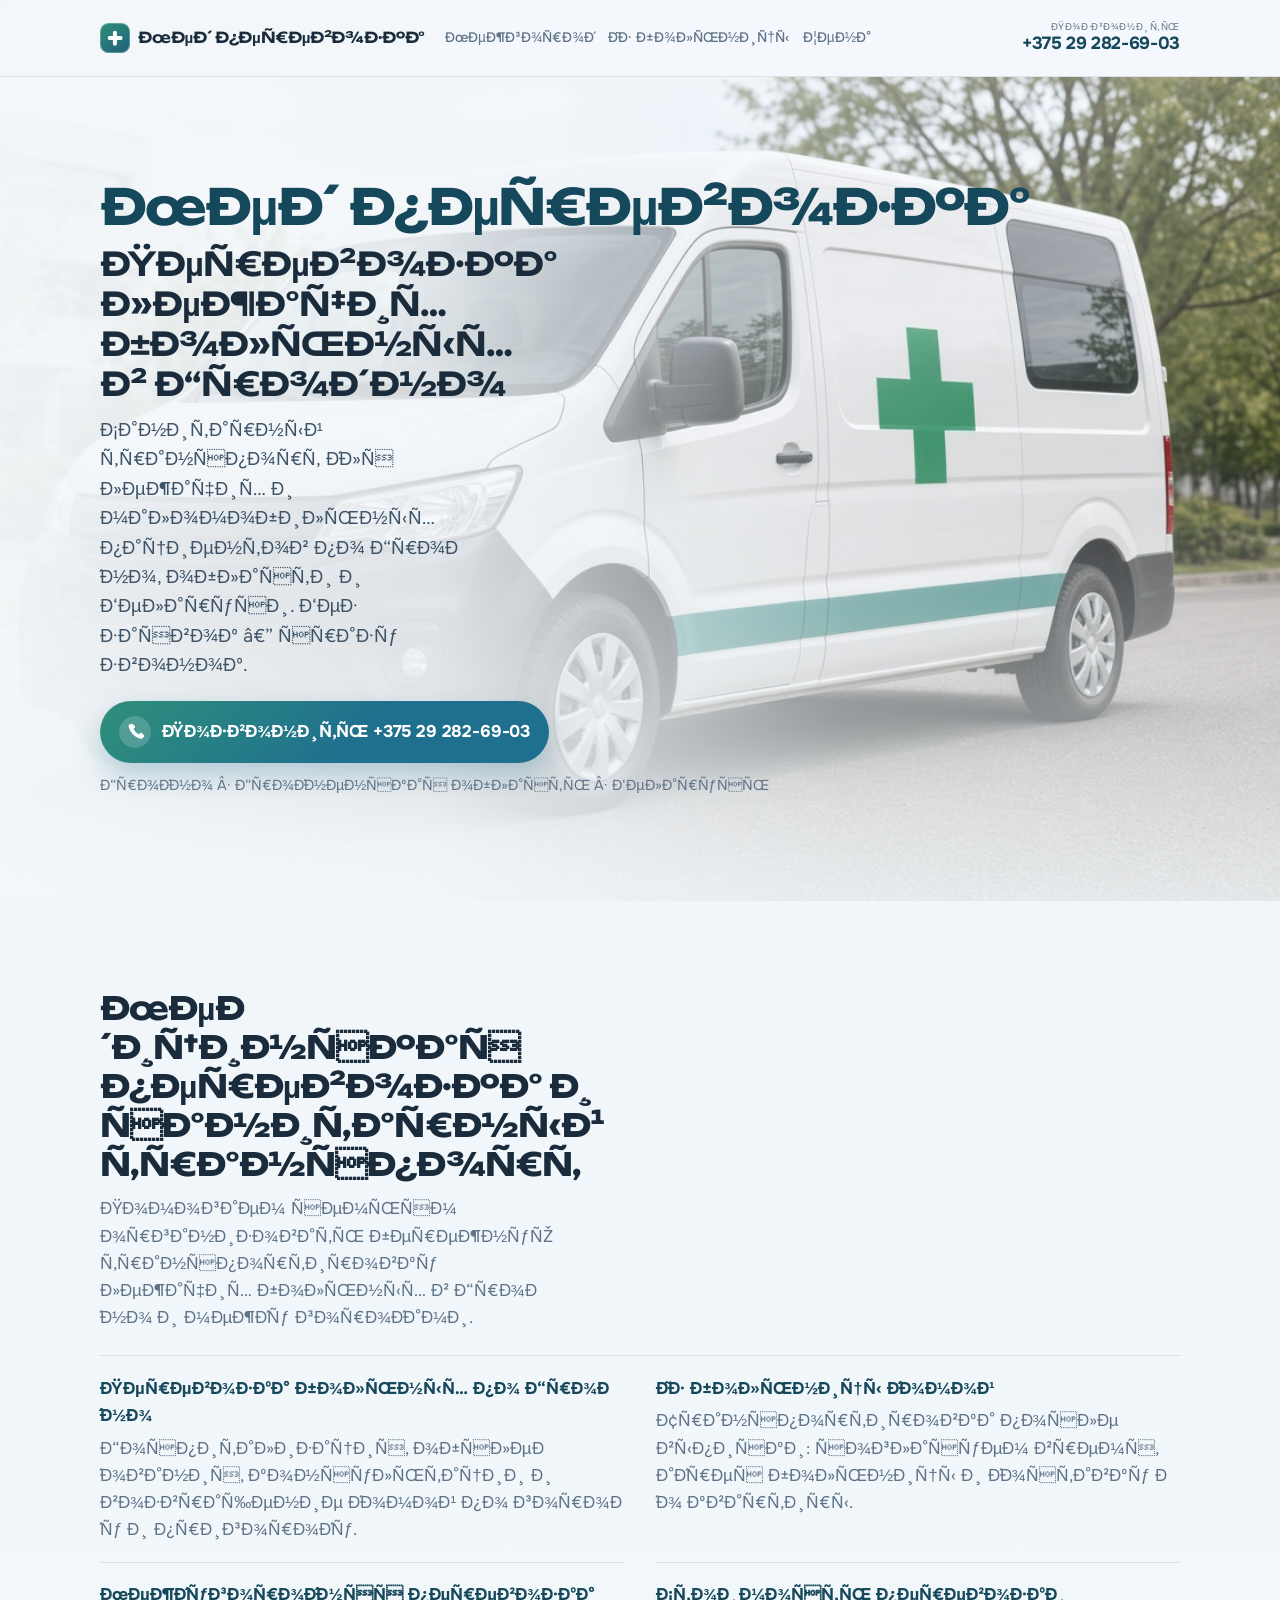
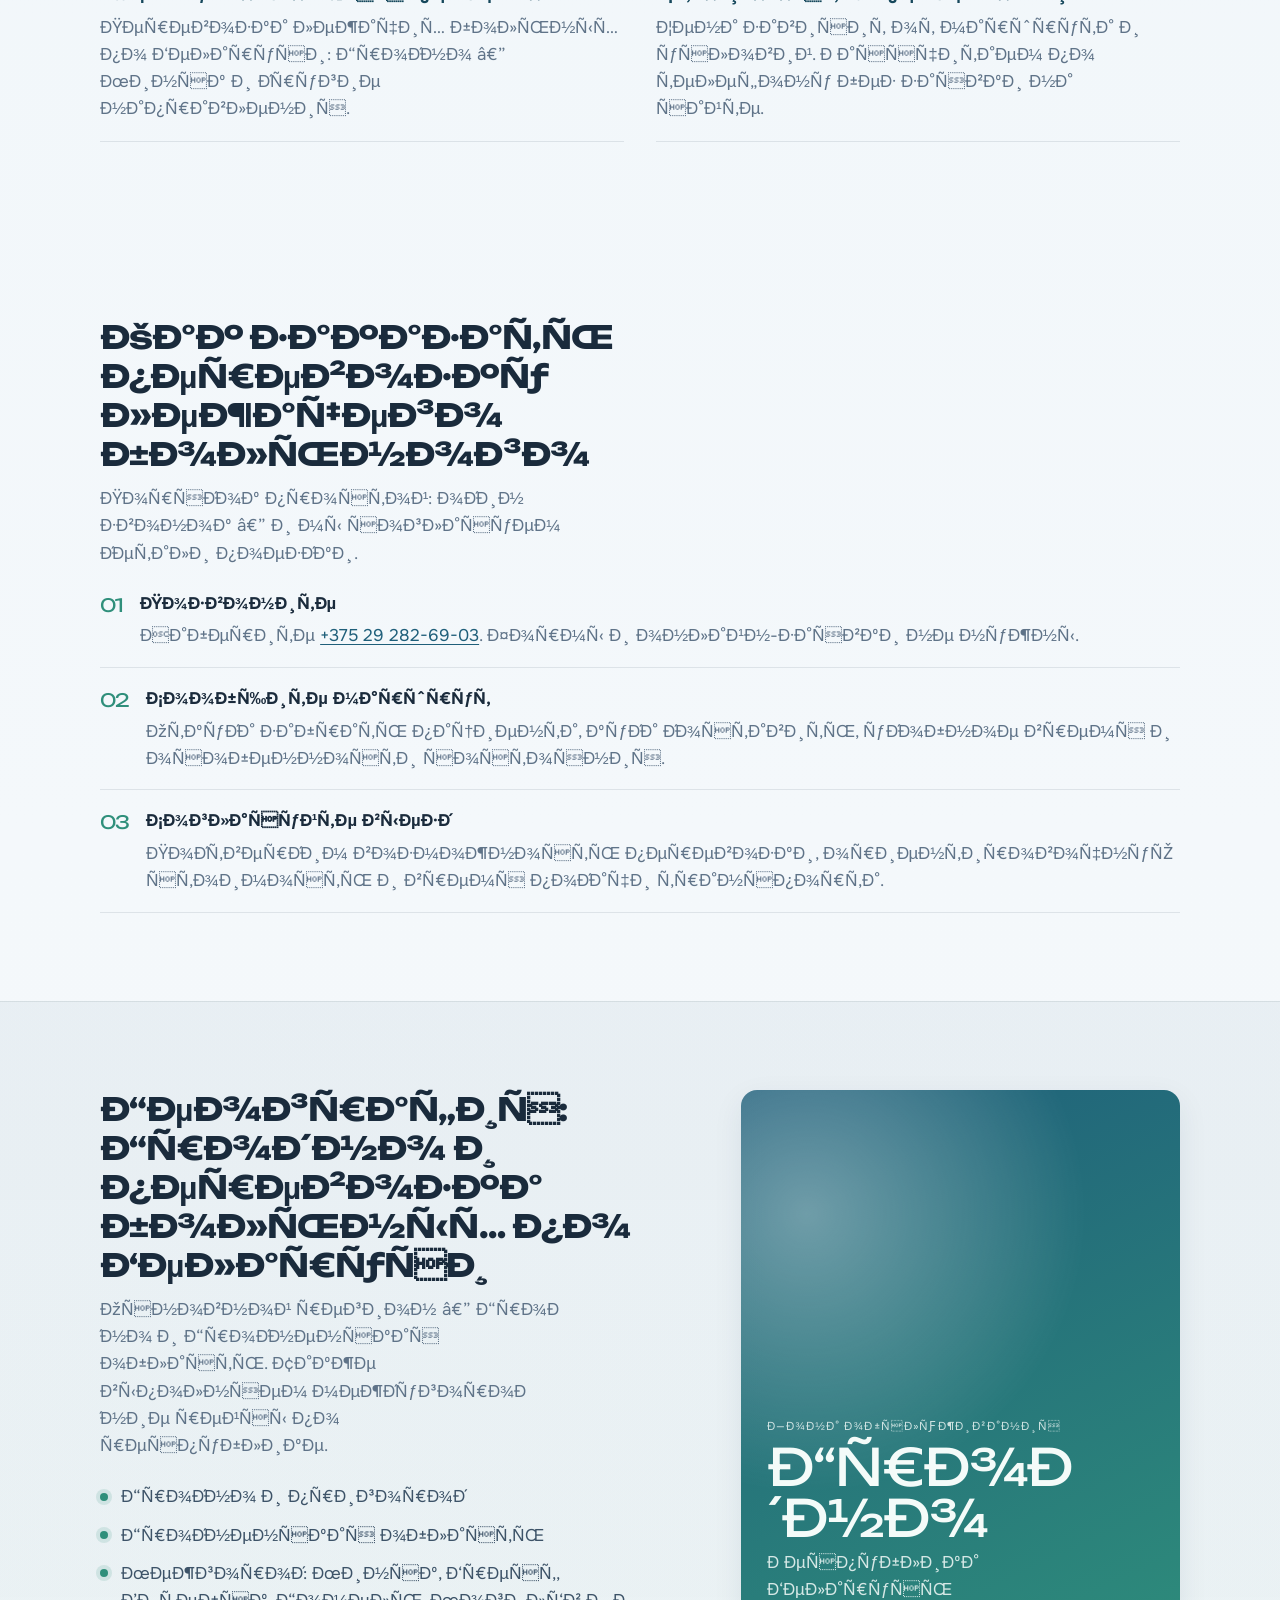
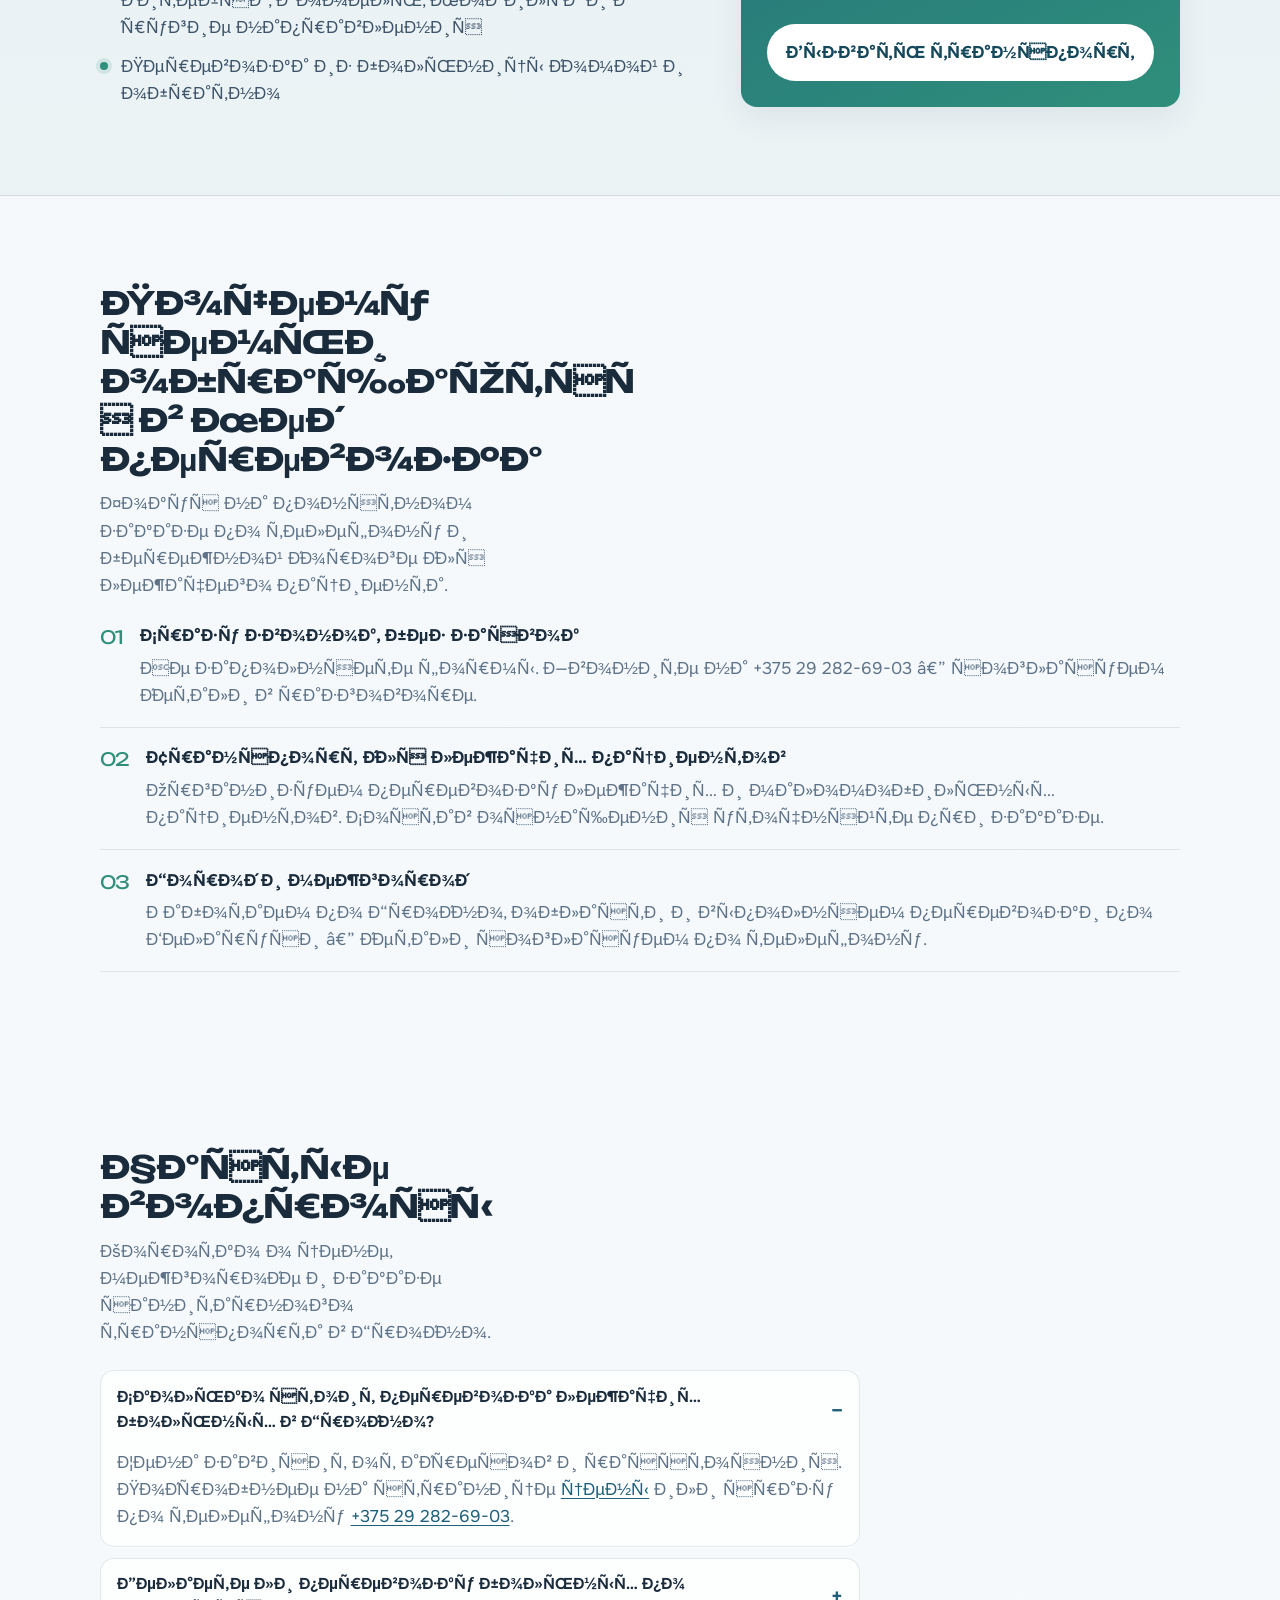
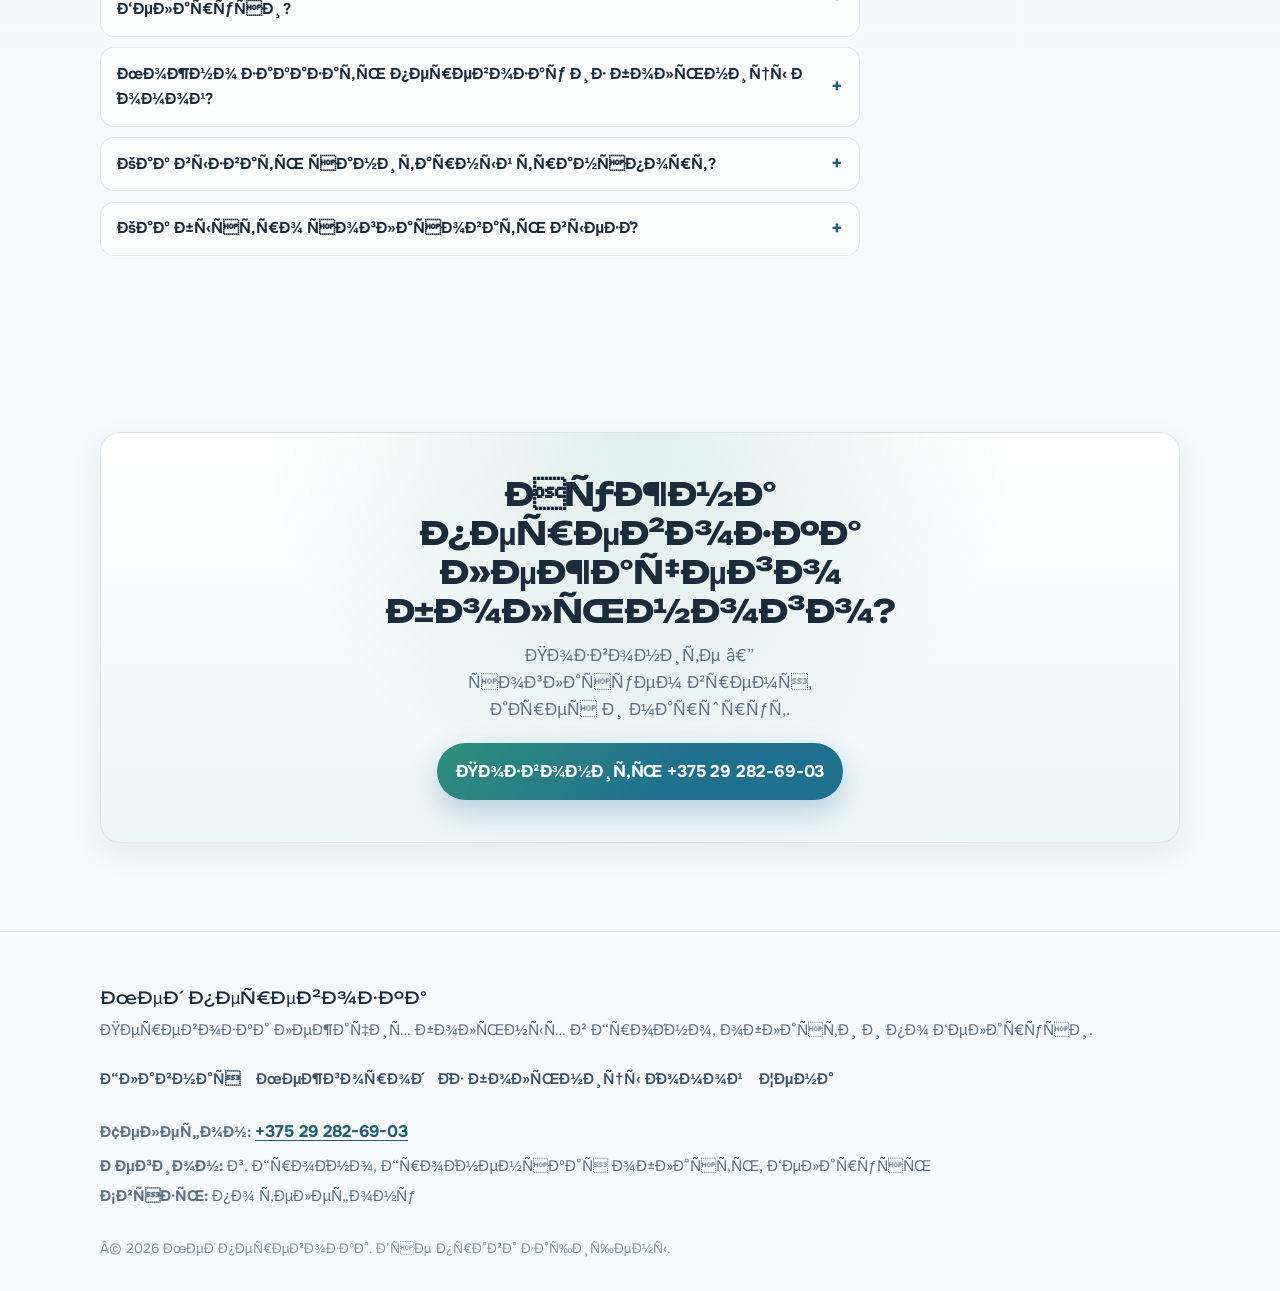
==== index.html @ 2ed449e1 "Remove all 24/7 and round-the-clock claims from the site. Co-authored-by: Cursor <cursoragent@cursor" ====
<!DOCTYPE html>
<html lang="ru">
<head>
  <!-- Google tag (Analytics G-Q1MEY4XK43 + GTM-NPW7PMXN) -->
  <script async src="https://www.googletagmanager.com/gtag/js?id=G-Q1MEY4XK43"></script>
  <script>
    window.dataLayer = window.dataLayer || [];
    function gtag(){dataLayer.push(arguments);}
    gtag('js', new Date());
    gtag('config', 'G-Q1MEY4XK43');
    gtag('config', 'GTM-NPW7PMXN');
  </script>

  <!-- Yandex.Metrika counter -->
  <script type="text/javascript">
    (function(m,e,t,r,i,k,a){
        m[i]=m[i]||function(){(m[i].a=m[i].a||[]).push(arguments)};
        m[i].l=1*new Date();
        for (var j = 0; j < document.scripts.length; j++) {if (document.scripts[j].src === r) { return; }}
        k=e.createElement(t),a=e.getElementsByTagName(t)[0],k.async=1,k.src=r,a.parentNode.insertBefore(k,a)
    })(window, document,'script','https://mc.yandex.ru/metrika/tag.js?id=114149407', 'ym');

    ym(114149407, 'init', {ssr:true, webvisor:true, clickmap:true, ecommerce:"dataLayer", referrer: document.referrer, url: location.href, accurateTrackBounce:true, trackLinks:true});
  </script>
  <noscript><div><img src="https://mc.yandex.ru/watch/114149407" style="position:absolute; left:-9999px;" alt="" /></div></noscript>
  <!-- /Yandex.Metrika counter -->

  <meta charset="UTF-8">
  <meta name="viewport" content="width=device-width, initial-scale=1, maximum-scale=5, viewport-fit=cover">
  <meta http-equiv="X-UA-Compatible" content="IE=edge">
  <meta name="apple-mobile-web-app-capable" content="yes">
  <meta name="apple-mobile-web-app-status-bar-style" content="black-translucent">
  <meta name="mobile-web-app-capable" content="yes">

  <title>Перевозка лежачих больных Гродно — Мед перевозка</title>
  <meta name="description" content="Перевозка лежачих больных и маломобильных пациентов в Гродно, области и по Беларуси. Санитарный транспорт без заявок — сразу звонок: +375 29 282-69-03.">
  <meta name="robots" content="index, follow, max-image-preview:large, max-snippet:-1, max-video-preview:-1">
  <meta name="author" content="Мед перевозка">
  <meta name="geo.region" content="BY-HR">
  <meta name="geo.placename" content="Гродно">
  <link rel="canonical" href="https://www.medtransfer.by/">
  <link rel="alternate" hreflang="ru" href="https://www.medtransfer.by/">
  <link rel="alternate" hreflang="ru-BY" href="https://www.medtransfer.by/">
  <link rel="alternate" hreflang="x-default" href="https://www.medtransfer.by/">

  <meta property="og:locale" content="ru_BY">
  <meta property="og:type" content="website">
  <meta property="og:site_name" content="Мед перевозка">
  <meta property="og:title" content="Перевозка лежачих больных Гродно — Мед перевозка">
  <meta property="og:description" content="Санитарный транспорт для лежачих больных в Гродно и по Беларуси. Телефон: +375 29 282-69-03.">
  <meta property="og:url" content="https://www.medtransfer.by/">
  <meta property="og:image" content="https://www.medtransfer.by/og-cover.svg">
  <meta property="og:image:width" content="1200">
  <meta property="og:image:height" content="630">
  <meta property="og:image:alt" content="Мед перевозка — перевозка лежачих больных в Гродно">

  <meta name="twitter:card" content="summary_large_image">
  <meta name="twitter:title" content="Перевозка лежачих больных Гродно — Мед перевозка">
  <meta name="twitter:description" content="Перевозка лежачих больных в Гродно и по Беларуси. Звоните +375 29 282-69-03.">
  <meta name="twitter:image" content="https://www.medtransfer.by/og-cover.svg">

  <meta name="theme-color" content="#EAF2F6">
  <meta name="format-detection" content="telephone=yes">
  <link rel="icon" href="/favicon.ico" sizes="any">
  <link rel="icon" type="image/png" sizes="32x32" href="/favicon-32x32.png">
  <link rel="icon" type="image/png" sizes="16x16" href="/favicon-16x16.png">
  <link rel="icon" href="/favicon.svg" type="image/svg+xml">
  <link rel="apple-touch-icon" href="/apple-touch-icon.png">
  <link rel="manifest" href="/site.webmanifest">

  <link rel="preconnect" href="https://fonts.googleapis.com">
  <link rel="preconnect" href="https://fonts.gstatic.com" crossorigin>
  <link rel="stylesheet" href="https://fonts.googleapis.com/css2?family=Onest:wght@400;500;600;700&family=Unbounded:wght@500;600;700&display=swap">
  <link rel="stylesheet" href="/styles.css">

  <script type="application/ld+json">
  {
    "@context": "https://schema.org",
    "@graph": [
      {
        "@type": "LocalBusiness",
        "@id": "https://www.medtransfer.by/#organization",
        "name": "Мед перевозка",
        "alternateName": ["МедПеревозка", "Medtransfer"],
        "description": "Перевозка лежачих больных и маломобильных пациентов в Гродно, Гродненской области и по Республике Беларусь.",
        "url": "https://www.medtransfer.by/",
        "telephone": "+375292826903",
        "image": "https://www.medtransfer.by/og-cover.svg",
        "logo": "https://www.medtransfer.by/favicon-48x48.png",
        "address": {
          "@type": "PostalAddress",
          "addressLocality": "Гродно",
          "addressRegion": "Гродненская область",
          "addressCountry": "BY"
        },
        "areaServed": [
          {"@type": "City", "name": "Гродно"},
          {"@type": "AdministrativeArea", "name": "Гродненская область"},
          {"@type": "Country", "name": "Беларусь"}
        ],
        "knowsAbout": [
          "перевозка лежачих больных",
          "санитарный транспорт",
          "медицинская перевозка",
          "междугородняя перевозка больных"
        ],
        "hasOfferCatalog": {
          "@type": "OfferCatalog",
          "name": "Услуги перевозки пациентов",
          "itemListElement": [
            {
              "@type": "Offer",
              "url": "https://www.medtransfer.by/",
              "itemOffered": {
                "@type": "Service",
                "name": "Перевозка лежачих больных в Гродно",
                "areaServed": {"@type": "City", "name": "Гродно"}
              }
            },
            {
              "@type": "Offer",
              "url": "https://www.medtransfer.by/mezhgorod/",
              "itemOffered": {
                "@type": "Service",
                "name": "Междугородняя перевозка лежачих больных по Беларуси",
                "areaServed": {"@type": "Country", "name": "Беларусь"}
              }
            },
            {
              "@type": "Offer",
              "url": "https://www.medtransfer.by/iz-bolnicy-domoj/",
              "itemOffered": {
                "@type": "Service",
                "name": "Перевозка больного из больницы домой",
                "areaServed": {"@type": "AdministrativeArea", "name": "Гродненская область"}
              }
            }
          ]
        },
        "contactPoint": {
          "@type": "ContactPoint",
          "telephone": "+375292826903",
          "contactType": "customer service",
          "areaServed": "BY",
          "availableLanguage": ["ru"]
        }
      },
      {
        "@type": "WebSite",
        "@id": "https://www.medtransfer.by/#website",
        "url": "https://www.medtransfer.by/",
        "name": "Мед перевозка",
        "publisher": {"@id": "https://www.medtransfer.by/#organization"},
        "inLanguage": "ru"
      },
      {
        "@type": "WebPage",
        "@id": "https://www.medtransfer.by/#webpage",
        "url": "https://www.medtransfer.by/",
        "name": "Перевозка лежачих больных Гродно — Мед перевозка",
        "isPartOf": {"@id": "https://www.medtransfer.by/#website"},
        "about": {"@id": "https://www.medtransfer.by/#organization"},
        "description": "Перевозка лежачих больных и маломобильных пациентов в Гродно и по Беларуси.",
        "inLanguage": "ru",
        "primaryImageOfPage": {
          "@type": "ImageObject",
          "url": "https://www.medtransfer.by/og-cover.svg"
        }
      },
      {
        "@type": "BreadcrumbList",
        "itemListElement": [
          {
            "@type": "ListItem",
            "position": 1,
            "name": "Главная",
            "item": "https://www.medtransfer.by/"
          }
        ]
      },
      {
        "@type": "FAQPage",
        "mainEntity": [
          {
            "@type": "Question",
            "name": "Сколько стоит перевозка лежачих больных в Гродно?",
            "acceptedAnswer": {
              "@type": "Answer",
              "text": "Стоимость зависит от маршрута, расстояния и условий перевозки. Точную цену назовём по телефону +375 29 282-69-03 после уточнения адресов."
            }
          },
          {
            "@type": "Question",
            "name": "Делаете ли междугороднюю перевозку лежачих больных по Беларуси?",
            "acceptedAnswer": {
              "@type": "Answer",
              "text": "Да. Работаем по Гродно, Гродненской области и выполняем междугородние перевозки по Республике Беларусь. Подробнее: https://www.medtransfer.by/mezhgorod/"
            }
          },
          {
            "@type": "Question",
            "name": "Можно ли заказать перевозку больного из больницы домой?",
            "acceptedAnswer": {
              "@type": "Answer",
              "text": "Да. Организуем транспортировку после выписки. Подробнее: https://www.medtransfer.by/iz-bolnicy-domoj/"
            }
          },
          {
            "@type": "Question",
            "name": "Как заказать санитарный транспорт в Гродно?",
            "acceptedAnswer": {
              "@type": "Answer",
              "text": "Позвоните по номеру +375 29 282-69-03. Заявки на сайте не нужны — сразу согласуем время, адрес подачи и маршрут."
            }
          },
          {
            "@type": "Question",
            "name": "Как быстро можно согласовать выезд?",
            "acceptedAnswer": {
              "@type": "Answer",
              "text": "Позвоните на +375 29 282-69-03 — согласуем маршрут, время и возможность выезда в разговоре."
            }
          }
        ]
      }
    ]
  }
  </script>
</head>
<body>
  <a class="skip-link" href="#main">К содержанию</a>

  <header class="site-header" id="top">
    <div class="wrap header-inner">
      <div class="header-brand-block">
        <a class="logo" href="/" aria-label="Мед перевозка — на главную">
          <span class="logo-mark" aria-hidden="true"></span>
          <span class="logo-text">Мед перевозка</span>
        </a>
        <nav class="site-nav" aria-label="Разделы сайта">
          <a href="/mezhgorod/">Межгород</a>
          <a href="/iz-bolnicy-domoj/">Из больницы</a>
          <a href="/cena/">Цена</a>
        </nav>
      </div>
      <a class="header-phone" href="tel:+375292826903" aria-label="Позвонить +375 29 282-69-03">
        <span class="header-phone-icon" aria-hidden="true">
          <svg width="18" height="18" viewBox="0 0 24 24" fill="none"><path d="M7.5 3.5c.6-.6 1.6-.6 2.1 0l2 2c.6.6.6 1.5 0 2.1l-1.2 1.2a12.4 12.4 0 0 0 5.8 5.8l1.2-1.2c.6-.6 1.5-.6 2.1 0l2 2c.6.6.6 1.5 0 2.1l-1.4 1.4c-.6.6-1.5.8-2.3.5A18.9 18.9 0 0 1 5.1 6.2c-.3-.8-.1-1.7.5-2.3L7.5 3.5Z" fill="currentColor"/></svg>
        </span>
        <span class="header-phone-text">
          <span class="header-phone-label">Позвонить</span>
          <span class="header-phone-number">+375 29 282-69-03</span>
        </span>
      </a>
    </div>
  </header>

  <main id="main">
    <section class="hero" aria-labelledby="hero-title">
      <div class="hero-atmosphere" aria-hidden="true">
        <img class="hero-photo" src="/hero-medical.jpg" alt="Медицинский транспорт Мед перевозка для перевозки лежачих больных" width="1920" height="1080" decoding="async" fetchpriority="high">
        <div class="hero-veil"></div>
      </div>

      <div class="wrap hero-content">
        <p class="hero-brand">Мед перевозка</p>
        <h1 class="hero-title" id="hero-title">Перевозка лежачих больных в&nbsp;Гродно</h1>
        <p class="hero-lead">Санитарный транспорт для лежачих и маломобильных пациентов по Гродно, области и Беларуси. Без заявок — сразу звонок.</p>
        <div class="hero-actions">
          <a class="btn btn-call" href="tel:+375292826903">
            <span class="btn-icon" aria-hidden="true">
              <svg width="22" height="22" viewBox="0 0 24 24" fill="none"><path d="M7.5 3.5c.6-.6 1.6-.6 2.1 0l2 2c.6.6.6 1.5 0 2.1l-1.2 1.2a12.4 12.4 0 0 0 5.8 5.8l1.2-1.2c.6-.6 1.5-.6 2.1 0l2 2c.6.6.6 1.5 0 2.1l-1.4 1.4c-.6.6-1.5.8-2.3.5A18.9 18.9 0 0 1 5.1 6.2c-.3-.8-.1-1.7.5-2.3L7.5 3.5Z" fill="currentColor"/></svg>
            </span>
            <span class="btn-label-full">Позвонить +375 29 282-69-03</span>
            <span class="btn-label-short">Позвонить сейчас</span>
          </a>
          <p class="hero-note">Гродно · Гродненская область · Беларусь</p>
        </div>
      </div>
    </section>

    <section class="section section-services" id="uslugi" aria-labelledby="services-title">
      <div class="wrap">
        <h2 id="services-title">Медицинская перевозка и санитарный транспорт</h2>
        <p class="section-lead">Помогаем семьям организовать бережную транспортировку лежачих больных в Гродно и между городами.</p>
        <ul class="service-list">
          <li>
            <h3>Перевозка больных по Гродно</h3>
            <p>Госпитализация, обследования, консультации и возвращение домой по городу и пригороду.</p>
          </li>
          <li>
            <h3><a href="/iz-bolnicy-domoj/">Из больницы домой</a></h3>
            <p>Транспортировка после выписки: согласуем время, адрес больницы и доставку до квартиры.</p>
          </li>
          <li>
            <h3><a href="/mezhgorod/">Междугородняя перевозка</a></h3>
            <p>Перевозка лежачих больных по Беларуси: Гродно — Минск и другие направления.</p>
          </li>
          <li>
            <h3><a href="/cena/">Стоимость перевозки</a></h3>
            <p>Цена зависит от маршрута и условий. Рассчитаем по телефону без заявки на сайте.</p>
          </li>
        </ul>
      </div>
    </section>

    <section class="section" id="kak-zakazat" aria-labelledby="order-title">
      <div class="wrap">
        <h2 id="order-title">Как заказать перевозку лежачего больного</h2>
        <p class="section-lead">Порядок простой: один звонок — и мы согласуем детали поездки.</p>
        <ol class="why-list">
          <li>
            <span class="why-num">01</span>
            <div>
              <h3>Позвоните</h3>
              <p>Наберите <a href="tel:+375292826903">+375 29 282-69-03</a>. Формы и онлайн-заявки не нужны.</p>
            </div>
          </li>
          <li>
            <span class="why-num">02</span>
            <div>
              <h3>Сообщите маршрут</h3>
              <p>Откуда забрать пациента, куда доставить, удобное время и особенности состояния.</p>
            </div>
          </li>
          <li>
            <span class="why-num">03</span>
            <div>
              <h3>Согласуйте выезд</h3>
              <p>Подтвердим возможность перевозки, ориентировочную стоимость и время подачи транспорта.</p>
            </div>
          </li>
        </ol>
      </div>
    </section>

    <section class="section section-coverage" id="geografiya" aria-labelledby="coverage-title">
      <div class="wrap coverage-grid">
        <div>
          <h2 id="coverage-title">География: Гродно и перевозка больных по Беларуси</h2>
          <p class="section-lead">Основной регион — Гродно и Гродненская область. Также выполняем междугородние рейсы по республике.</p>
          <ul class="coverage-list">
            <li>Гродно и пригород</li>
            <li>Гродненская область</li>
            <li>Межгород: Минск, Брест, Витебск, Гомель, Могилёв и другие направления</li>
            <li>Перевозка из больницы домой и обратно</li>
          </ul>
        </div>
        <aside class="coverage-panel" aria-label="Зона обслуживания">
          <p class="coverage-kicker">Зона обслуживания</p>
          <p class="coverage-place">Гродно</p>
          <p class="coverage-country">Республика Беларусь</p>
          <a class="btn btn-call btn-compact" href="tel:+375292826903">Вызвать транспорт</a>
        </aside>
      </div>
    </section>

    <section class="section section-why" id="pochemu" aria-labelledby="why-title">
      <div class="wrap">
        <h2 id="why-title">Почему семьи обращаются в Мед перевозка</h2>
        <p class="section-lead">Фокус на понятном заказе по телефону и бережной дороге для лежачего пациента.</p>
        <ol class="why-list">
          <li>
            <span class="why-num">01</span>
            <div>
              <h3>Сразу звонок, без заявок</h3>
              <p>Не заполняете формы. Звоните на +375 29 282-69-03 — согласуем детали в разговоре.</p>
            </div>
          </li>
          <li>
            <span class="why-num">02</span>
            <div>
              <h3>Транспорт для лежачих пациентов</h3>
              <p>Организуем перевозку лежачих и маломобильных пациентов. Состав оснащения уточняйте при заказе.</p>
            </div>
          </li>
          <li>
            <span class="why-num">03</span>
            <div>
              <h3>Город и межгород</h3>
              <p>Работаем по Гродно, области и выполняем перевозки по Беларуси — детали согласуем по телефону.</p>
            </div>
          </li>
        </ol>
      </div>
    </section>

    <section class="section section-faq" id="voprosy" aria-labelledby="faq-title">
      <div class="wrap">
        <h2 id="faq-title">Частые вопросы</h2>
        <p class="section-lead">Коротко о цене, межгороде и заказе санитарного транспорта в Гродно.</p>
        <div class="faq-list">
          <details class="faq-item" open>
            <summary>Сколько стоит перевозка лежачих больных в Гродно?</summary>
            <p>Цена зависит от адресов и расстояния. Подробнее на странице <a href="/cena/">цены</a> или сразу по телефону <a href="tel:+375292826903">+375 29 282-69-03</a>.</p>
          </details>
          <details class="faq-item">
            <summary>Делаете ли перевозку больных по Беларуси?</summary>
            <p>Да, выполняем <a href="/mezhgorod/">междугороднюю перевозку лежачих больных</a> по республике.</p>
          </details>
          <details class="faq-item">
            <summary>Можно заказать перевозку из больницы домой?</summary>
            <p>Да. Смотрите раздел <a href="/iz-bolnicy-domoj/">перевозка больного из больницы домой</a>.</p>
          </details>
          <details class="faq-item">
            <summary>Как вызвать санитарный транспорт?</summary>
            <p>Только звонком. Заявок на сайте нет — это быстрее, когда нужна срочная перевозка.</p>
          </details>
          <details class="faq-item">
            <summary>Как быстро согласовать выезд?</summary>
            <p>Позвоните на <a href="tel:+375292826903">+375 29 282-69-03</a> — уточним маршрут и возможность выезда.</p>
          </details>
        </div>
      </div>
    </section>

    <section class="section section-final" aria-labelledby="final-title">
      <div class="wrap final-inner">
        <h2 id="final-title">Нужна перевозка лежачего больного?</h2>
        <p>Позвоните — согласуем время, адрес и маршрут.</p>
        <a class="btn btn-call btn-large" href="tel:+375292826903">
          <span class="btn-label-full">Позвонить +375 29 282-69-03</span>
          <span class="btn-label-short">Позвонить сейчас</span>
        </a>
      </div>
    </section>
  </main>

  <footer class="site-footer">
    <div class="wrap footer-inner">
      <div class="footer-brand">
        <p class="footer-name">Мед перевозка</p>
        <p>Перевозка лежачих больных в Гродно, области и по Беларуси.</p>
      </div>
      <nav class="footer-nav" aria-label="Навигация в подвале">
        <a href="/">Главная</a>
        <a href="/mezhgorod/">Межгород</a>
        <a href="/iz-bolnicy-domoj/">Из больницы домой</a>
        <a href="/cena/">Цена</a>
      </nav>
      <div class="footer-contacts">
        <p><strong>Телефон:</strong> <a href="tel:+375292826903">+375 29 282-69-03</a></p>
        <p><strong>Регион:</strong> г. Гродно, Гродненская область, Беларусь</p>
        <p><strong>Связь:</strong> по телефону</p>
      </div>
      <p class="footer-copy">© <span id="year">2026</span> Мед перевозка. Все права защищены.</p>
    </div>
  </footer>

  <div class="mobile-call-bar" role="region" aria-label="Быстрый звонок">
    <div class="mobile-call-bar-inner">
      <a class="btn btn-call btn-bar" href="tel:+375292826903">
        <span class="btn-icon" aria-hidden="true">
          <svg width="20" height="20" viewBox="0 0 24 24" fill="none"><path d="M7.5 3.5c.6-.6 1.6-.6 2.1 0l2 2c.6.6.6 1.5 0 2.1l-1.2 1.2a12.4 12.4 0 0 0 5.8 5.8l1.2-1.2c.6-.6 1.5-.6 2.1 0l2 2c.6.6.6 1.5 0 2.1l-1.4 1.4c-.6.6-1.5.8-2.3.5A18.9 18.9 0 0 1 5.1 6.2c-.3-.8-.1-1.7.5-2.3L7.5 3.5Z" fill="currentColor"/></svg>
        </span>
        <span class="bar-text">
          <span class="bar-action">Позвонить сейчас</span>
          <span class="bar-number">+375 29 282-69-03</span>
        </span>
      </a>
    </div>
  </div>

  <script src="/script.js" defer></script>
</body>
</html>
---- styles.css ----
:root {
  --ink: #1a2b3c;
  --ink-soft: #3d5368;
  --ink-muted: #5f7388;
  --paper: #f4f8fb;
  --paper-2: #e8f0f5;
  --line: rgba(26, 43, 60, 0.1);
  --brand: #1f5f7a;
  --brand-deep: #16485c;
  --care: #2f8f7b;
  --call: #1f6f8f;
  --call-ink: #ffffff;
  --radius: 16px;
  --font-display: "Unbounded", sans-serif;
  --font-body: "Onest", sans-serif;
  --header-h: 3.85rem;
  --call-bar-h: 5.1rem;
  --page-pad: 1.55rem;
  --tap: 48px;
  --ease: cubic-bezier(0.22, 1, 0.36, 1);
  --shadow-soft: 0 10px 30px rgba(22, 55, 78, 0.08);
  --shadow-call: 0 12px 28px rgba(31, 111, 143, 0.28);
}

*,
*::before,
*::after {
  box-sizing: border-box;
}

html {
  scroll-behavior: smooth;
  -webkit-text-size-adjust: 100%;
  text-size-adjust: 100%;
}

body {
  margin: 0;
  font-family: var(--font-body);
  font-size: 1.0625rem;
  line-height: 1.6;
  color: var(--ink);
  background:
    radial-gradient(900px 420px at 0% 0%, rgba(47, 143, 123, 0.08), transparent 55%),
    radial-gradient(800px 480px at 100% 10%, rgba(31, 95, 122, 0.1), transparent 50%),
    linear-gradient(180deg, #eef5f9 0%, var(--paper) 40%, #f7fafc 100%);
  -webkit-font-smoothing: antialiased;
  text-rendering: optimizeLegibility;
  padding-bottom: calc(var(--call-bar-h) + env(safe-area-inset-bottom, 0px));
  overflow-x: clip;
  -webkit-tap-highlight-color: rgba(31, 111, 143, 0.18);
}

img,
svg {
  max-width: 100%;
  display: block;
}

a {
  color: var(--brand);
  text-decoration-thickness: 1px;
  text-underline-offset: 0.18em;
}

a:hover {
  color: var(--brand-deep);
}

:focus-visible {
  outline: 2px solid var(--care);
  outline-offset: 3px;
}

.skip-link {
  position: absolute;
  left: 1rem;
  top: -4rem;
  z-index: 100;
  background: var(--call);
  color: #fff;
  padding: 0.6rem 1rem;
  border-radius: 999px;
  font-weight: 600;
}

.skip-link:focus {
  top: calc(1rem + env(safe-area-inset-top, 0px));
}

.wrap {
  width: min(1080px, calc(100% - (var(--page-pad) * 2)));
  margin-inline: auto;
}

.site-header {
  position: sticky;
  top: 0;
  z-index: 40;
  padding-top: env(safe-area-inset-top, 0px);
  backdrop-filter: blur(16px);
  -webkit-backdrop-filter: blur(16px);
  background: rgba(244, 248, 251, 0.9);
  border-bottom: 1px solid var(--line);
}

.header-inner {
  min-height: var(--header-h);
  display: flex;
  align-items: center;
  justify-content: space-between;
  gap: 0.85rem;
}

.header-brand-block {
  display: flex;
  flex-direction: column;
  gap: 0.25rem;
  min-width: 0;
}

.site-nav {
  display: flex;
  flex-wrap: wrap;
  gap: 0.35rem 0.75rem;
  font-size: 0.78rem;
}

.site-nav a {
  color: var(--ink-muted);
  text-decoration: none;
  font-weight: 500;
}

.site-nav a:hover,
.site-nav a[aria-current="page"] {
  color: var(--brand-deep);
}

.logo {
  display: inline-flex;
  align-items: center;
  gap: 0.55rem;
  min-height: 2.4rem;
  min-width: 0;
  color: var(--ink);
  text-decoration: none;
  font-family: var(--font-display);
  font-weight: 600;
  font-size: 0.84rem;
  letter-spacing: -0.02em;
}

.logo-text {
  white-space: nowrap;
  overflow: hidden;
  text-overflow: ellipsis;
}

.logo-mark {
  width: 1.85rem;
  height: 1.85rem;
  flex-shrink: 0;
  border-radius: 0.55rem;
  background: linear-gradient(145deg, #2f8f7b, #1f5f7a);
  position: relative;
  box-shadow: inset 0 0 0 1px rgba(255, 255, 255, 0.25);
}

.logo-mark::before,
.logo-mark::after {
  content: "";
  position: absolute;
  background: #fff;
  border-radius: 2px;
}

.logo-mark::before {
  width: 0.26rem;
  height: 0.92rem;
  left: 50%;
  top: 50%;
  transform: translate(-50%, -50%);
}

.logo-mark::after {
  width: 0.92rem;
  height: 0.26rem;
  left: 50%;
  top: 50%;
  transform: translate(-50%, -50%);
}

.header-phone {
  display: inline-flex;
  align-items: center;
  gap: 0.45rem;
  min-height: var(--tap);
  padding: 0.35rem 0.75rem 0.35rem 0.4rem;
  border-radius: 999px;
  color: var(--call-ink);
  text-decoration: none;
  line-height: 1.15;
  background: linear-gradient(135deg, #2a86a8, var(--call));
  box-shadow: var(--shadow-call);
  flex-shrink: 0;
}

.header-phone-icon {
  display: grid;
  place-items: center;
  width: 1.85rem;
  height: 1.85rem;
  border-radius: 50%;
  background: rgba(255, 255, 255, 0.18);
}

.header-phone-text {
  display: flex;
  flex-direction: column;
  align-items: flex-start;
}

.header-phone-label {
  font-size: 0.6rem;
  text-transform: uppercase;
  letter-spacing: 0.06em;
  opacity: 0.85;
}

.header-phone-number {
  font-weight: 700;
  font-size: 0.78rem;
  letter-spacing: -0.02em;
  white-space: nowrap;
}

.header-phone:hover {
  color: #fff;
  filter: brightness(1.04);
}

.hero {
  position: relative;
  display: grid;
  grid-template-rows: minmax(240px, 42svh) auto;
  min-height: calc(100svh - var(--header-h) - env(safe-area-inset-top, 0px) - var(--call-bar-h));
  overflow: hidden;
  isolation: isolate;
}

.hero-atmosphere {
  position: relative;
  min-height: 240px;
  overflow: hidden;
  background: #d7e6ef;
}

.hero-photo {
  width: 100%;
  height: 100%;
  object-fit: cover;
  object-position: 48% 58%;
}

.hero-veil {
  position: absolute;
  inset: 0;
  background:
    linear-gradient(180deg, rgba(238, 245, 249, 0.12) 0%, rgba(238, 245, 249, 0.08) 55%, rgba(244, 248, 251, 0.92) 100%);
  pointer-events: none;
}

.hero-content {
  position: relative;
  z-index: 1;
  width: 100%;
  max-width: none;
  margin-top: -1.5rem;
  padding: 1.45rem var(--page-pad) 1.6rem;
  background:
    linear-gradient(180deg, rgba(244, 248, 251, 0.97) 0%, var(--paper) 32%);
  border-radius: 1.25rem 1.25rem 0 0;
  box-shadow: 0 -10px 30px rgba(22, 55, 78, 0.06);
  animation: rise 0.75s var(--ease) both;
}

.hero-brand {
  margin: 0 0 0.7rem;
  font-family: var(--font-display);
  font-size: clamp(1.55rem, 7.5vw, 3.1rem);
  font-weight: 700;
  letter-spacing: -0.04em;
  line-height: 1.05;
  color: var(--brand-deep);
}

.hero-title {
  margin: 0 0 0.75rem;
  max-width: 16ch;
  font-family: var(--font-display);
  font-size: clamp(1.18rem, 5.2vw, 2.05rem);
  font-weight: 600;
  letter-spacing: -0.03em;
  line-height: 1.22;
  color: var(--ink);
  overflow-wrap: anywhere;
}

.hero-lead {
  margin: 0 0 1.25rem;
  max-width: 32ch;
  color: var(--ink-soft);
  font-size: clamp(1rem, 3.7vw, 1.15rem);
}

.hero-actions {
  display: grid;
  gap: 0.7rem;
  justify-items: stretch;
}

.hero-note {
  margin: 0;
  color: var(--ink-muted);
  font-size: 0.9rem;
  text-align: center;
}

.btn {
  display: inline-flex;
  align-items: center;
  justify-content: center;
  gap: 0.65rem;
  min-height: var(--tap);
  border: 0;
  border-radius: 999px;
  padding: 0.95rem 1.2rem;
  font: inherit;
  font-weight: 700;
  letter-spacing: -0.01em;
  text-decoration: none;
  cursor: pointer;
  touch-action: manipulation;
  transition: transform 0.25s var(--ease), box-shadow 0.25s var(--ease), filter 0.25s var(--ease);
}

.btn-call {
  color: var(--call-ink);
  background: linear-gradient(135deg, #2f8f7b, #1f6f8f 60%);
  box-shadow: var(--shadow-call);
}

.btn-call:hover {
  color: #fff;
  filter: brightness(1.05);
  transform: translateY(-1px);
}

.btn-call:active {
  transform: scale(0.985);
}

.btn-compact,
.btn-large {
  width: 100%;
}

.btn-icon {
  display: grid;
  place-items: center;
  width: 2rem;
  height: 2rem;
  flex-shrink: 0;
  border-radius: 50%;
  background: rgba(255, 255, 255, 0.18);
}

.btn-label-full {
  display: none;
}

.btn-label-short {
  display: inline;
}

.section {
  padding: 2.85rem 0;
}

.section h2 {
  margin: 0 0 0.7rem;
  font-family: var(--font-display);
  font-size: clamp(1.28rem, 5.5vw, 2rem);
  letter-spacing: -0.03em;
  line-height: 1.22;
  max-width: 18ch;
  color: var(--ink);
  overflow-wrap: anywhere;
}

.section-lead {
  margin: 0 0 1.5rem;
  color: var(--ink-muted);
  max-width: 42ch;
}

.service-list {
  list-style: none;
  margin: 0;
  padding: 0;
  display: grid;
  gap: 0;
  grid-template-columns: 1fr;
  border-top: 1px solid var(--line);
}

.service-list li {
  padding: 1.15rem 0;
  border-bottom: 1px solid var(--line);
}

.service-list h3 {
  margin: 0 0 0.35rem;
  font-size: 1.06rem;
  color: var(--brand-deep);
}

.service-list p {
  margin: 0;
  color: var(--ink-muted);
}

.section-coverage {
  background:
    linear-gradient(180deg, rgba(31, 95, 122, 0.06), rgba(47, 143, 123, 0.05));
  border-block: 1px solid var(--line);
}

.coverage-grid {
  display: grid;
  gap: 1.4rem;
  grid-template-columns: 1fr;
}

.coverage-list {
  margin: 0;
  padding: 0;
  list-style: none;
  display: grid;
  gap: 0.7rem;
}

.coverage-list li {
  position: relative;
  padding-left: 1.3rem;
  color: var(--ink-soft);
}

.coverage-list li::before {
  content: "";
  position: absolute;
  left: 0;
  top: 0.55em;
  width: 0.5rem;
  height: 0.5rem;
  border-radius: 50%;
  background: var(--care);
  box-shadow: 0 0 0 4px rgba(47, 143, 123, 0.14);
}

.coverage-panel {
  display: flex;
  flex-direction: column;
  justify-content: flex-end;
  gap: 0.3rem;
  min-height: 210px;
  padding: 1.35rem;
  border-radius: var(--radius);
  background:
    radial-gradient(circle at 15% 20%, rgba(255, 255, 255, 0.35), transparent 45%),
    linear-gradient(155deg, #1f5f7a, #2f8f7b);
  color: #f4fbf9;
  box-shadow: var(--shadow-soft);
}

.coverage-kicker {
  margin: 0;
  text-transform: uppercase;
  letter-spacing: 0.1em;
  font-size: 0.72rem;
  opacity: 0.8;
}

.coverage-place {
  margin: 0;
  font-family: var(--font-display);
  font-size: clamp(2.2rem, 11vw, 3.2rem);
  letter-spacing: -0.04em;
  line-height: 1;
}

.coverage-country {
  margin: 0 0 1rem;
  opacity: 0.85;
}

.coverage-panel .btn-call {
  background: #fff;
  color: var(--brand-deep);
  box-shadow: none;
}

.coverage-panel .btn-call:hover {
  color: var(--brand-deep);
  filter: none;
}

.coverage-panel .btn-icon {
  background: rgba(31, 95, 122, 0.1);
  color: var(--brand-deep);
}

.why-list {
  list-style: none;
  margin: 0;
  padding: 0;
  display: grid;
  gap: 1.1rem;
}

.why-list li {
  display: grid;
  grid-template-columns: auto 1fr;
  gap: 0.85rem 1rem;
  padding-bottom: 1.1rem;
  border-bottom: 1px solid var(--line);
}

.why-num {
  font-family: var(--font-display);
  font-size: 1.15rem;
  color: var(--care);
  letter-spacing: -0.04em;
}

.why-list h3 {
  margin: 0 0 0.3rem;
  font-size: 1.05rem;
}

.why-list p {
  margin: 0;
  color: var(--ink-muted);
}

.faq-list {
  display: grid;
  gap: 0.65rem;
  max-width: 760px;
}

.faq-item {
  border: 1px solid var(--line);
  border-radius: 14px;
  background: rgba(255, 255, 255, 0.72);
  padding: 0 1rem;
  box-shadow: 0 1px 0 rgba(255, 255, 255, 0.8);
}

.faq-item summary {
  cursor: pointer;
  list-style: none;
  min-height: var(--tap);
  display: flex;
  align-items: center;
  justify-content: space-between;
  gap: 0.85rem;
  padding: 0.85rem 0;
  font-weight: 650;
  font-size: 0.98rem;
  touch-action: manipulation;
}

.faq-item summary::-webkit-details-marker {
  display: none;
}

.faq-item summary::after {
  content: "+";
  flex-shrink: 0;
  color: var(--brand);
  font-size: 1.25rem;
  line-height: 1;
}

.faq-item[open] summary::after {
  content: "–";
}

.faq-item p {
  margin: 0 0 1rem;
  color: var(--ink-muted);
}

.section-final {
  padding-top: 1.4rem;
}

.final-inner {
  text-align: center;
  padding: 1.75rem 1.25rem;
  border-radius: calc(var(--radius) + 4px);
  background:
    radial-gradient(circle at 50% 0%, rgba(47, 143, 123, 0.14), transparent 55%),
    linear-gradient(180deg, #ffffff, #eef5f8);
  border: 1px solid var(--line);
  box-shadow: var(--shadow-soft);
}

.final-inner h2 {
  margin-inline: auto;
}

.final-inner p {
  margin: 0 auto 1.2rem;
  color: var(--ink-muted);
  max-width: 34ch;
}

.site-footer {
  padding: 2.4rem 0 calc(1.4rem + env(safe-area-inset-bottom, 0px));
  border-top: 1px solid var(--line);
  color: var(--ink-muted);
  font-size: 0.95rem;
}

.footer-inner {
  display: grid;
  gap: 1.2rem;
}

.footer-name {
  margin: 0 0 0.3rem;
  color: var(--ink);
  font-family: var(--font-display);
  font-size: 1.05rem;
}

.footer-brand p,
.footer-contacts p {
  margin: 0.35rem 0;
}

.footer-contacts a {
  display: inline-flex;
  align-items: center;
  min-height: 2rem;
  font-weight: 700;
  font-size: 1.05rem;
}

.footer-copy {
  margin: 0.3rem 0 0;
  opacity: 0.75;
  font-size: 0.85rem;
}

.footer-nav {
  display: flex;
  flex-wrap: wrap;
  gap: 0.55rem 1rem;
}

.footer-nav a {
  color: var(--ink-soft);
  text-decoration: none;
  font-weight: 600;
  font-size: 0.95rem;
}

.footer-nav a:hover,
.footer-nav a[aria-current="page"] {
  color: var(--brand-deep);
}

.service-list a {
  color: inherit;
  text-decoration: none;
}

.service-list a:hover {
  color: var(--brand);
  text-decoration: underline;
}

.page {
  padding: 1.25rem 0 2.5rem;
}

.page-wrap {
  max-width: 760px;
}

.breadcrumbs {
  display: flex;
  flex-wrap: wrap;
  gap: 0.4rem;
  margin-bottom: 1rem;
  color: var(--ink-muted);
  font-size: 0.9rem;
}

.breadcrumbs a {
  color: var(--brand);
  text-decoration: none;
}

.page-header {
  margin-bottom: 1.75rem;
}

.page-header h1 {
  margin: 0 0 0.75rem;
  font-family: var(--font-display);
  font-size: clamp(1.4rem, 5.5vw, 2.1rem);
  letter-spacing: -0.03em;
  line-height: 1.2;
  color: var(--ink);
}

.page-lead {
  margin: 0 0 1.2rem;
  color: var(--ink-soft);
  font-size: 1.05rem;
}

.prose h2 {
  margin: 1.75rem 0 0.7rem;
  font-family: var(--font-display);
  font-size: clamp(1.15rem, 3.8vw, 1.45rem);
  letter-spacing: -0.02em;
  max-width: none;
}

.prose p,
.prose li {
  color: var(--ink-soft);
}

.prose ul,
.prose ol {
  margin: 0 0 1rem;
  padding-left: 1.2rem;
}

.prose li {
  margin: 0.35rem 0;
}

.related-list {
  list-style: none;
  padding-left: 0;
}

.related-list a {
  font-weight: 600;
}

.page-cta {
  margin-top: 2.25rem;
  padding: 1.5rem 1.2rem;
  border-radius: var(--radius);
  background:
    radial-gradient(circle at 50% 0%, rgba(47, 143, 123, 0.12), transparent 55%),
    linear-gradient(180deg, #ffffff, #eef5f8);
  border: 1px solid var(--line);
  text-align: center;
}

.page-cta h2 {
  margin: 0 auto 0.55rem;
  max-width: 16ch;
}

.page-cta p {
  margin: 0 auto 1.1rem;
  color: var(--ink-muted);
}

.mobile-call-bar {
  position: fixed;
  left: 0;
  right: 0;
  bottom: 0;
  z-index: 60;
  background: rgba(244, 248, 251, 0.96);
  border-top: 1px solid var(--line);
  box-shadow: 0 -8px 24px rgba(22, 55, 78, 0.08);
  padding:
    0.65rem
    max(var(--page-pad), env(safe-area-inset-right, 0px))
    calc(0.65rem + env(safe-area-inset-bottom, 0px))
    max(var(--page-pad), env(safe-area-inset-left, 0px));
}

.mobile-call-bar-inner {
  width: 100%;
}

.btn-bar {
  width: 100%;
  min-height: 3.4rem;
  justify-content: center;
  gap: 0.75rem;
}

.bar-text {
  display: flex;
  flex-direction: column;
  align-items: flex-start;
  line-height: 1.15;
}

.bar-action {
  font-size: 0.7rem;
  text-transform: uppercase;
  letter-spacing: 0.05em;
  opacity: 0.85;
}

.bar-number {
  font-size: 1.05rem;
  font-weight: 800;
  letter-spacing: -0.02em;
}

@keyframes rise {
  from {
    opacity: 0;
    transform: translateY(12px);
  }
  to {
    opacity: 1;
    transform: translateY(0);
  }
}

@media (max-width: 380px) {
  :root {
    --page-pad: 1.15rem;
  }

  .header-phone-label {
    display: none;
  }

  .logo-text {
    max-width: 9ch;
  }
}

@media (max-height: 700px) and (max-width: 900px) {
  .hero {
    min-height: auto;
    grid-template-rows: minmax(180px, 32svh) auto;
  }

  .hero-content {
    padding-top: 1.2rem;
    padding-bottom: 1.25rem;
  }
}

@media (min-width: 640px) {
  :root {
    --page-pad: 1.75rem;
    --header-h: 4.75rem;
  }

  .header-brand-block {
    flex-direction: row;
    align-items: center;
    gap: 1.25rem;
  }

  .site-nav {
    font-size: 0.86rem;
    gap: 0.9rem;
  }

  .logo {
    font-size: 0.95rem;
  }

  .header-phone-number {
    font-size: 0.95rem;
  }

  .btn-label-full {
    display: inline;
  }

  .btn-label-short {
    display: none;
  }

  .hero-actions {
    justify-items: start;
  }

  .hero-actions .btn-call,
  .btn-large,
  .btn-compact {
    width: auto;
  }

  .hero-note {
    text-align: left;
  }

  .section {
    padding: clamp(3.2rem, 7vw, 5.5rem) 0;
  }

  .service-list {
    grid-template-columns: repeat(2, minmax(0, 1fr));
    gap: 0 2rem;
  }

  .coverage-grid {
    grid-template-columns: 1.25fr 0.9fr;
    gap: 2rem;
  }

  .coverage-panel {
    min-height: 280px;
    padding: 1.6rem;
  }

  .final-inner {
    padding: 2.6rem 1.6rem;
  }
}

@media (min-width: 900px) {
  body {
    padding-bottom: 0;
  }

  .mobile-call-bar {
    display: none;
  }

  .header-phone {
    background: transparent;
    box-shadow: none;
    color: var(--ink);
    padding: 0.25rem 0;
  }

  .header-phone-icon {
    display: none;
  }

  .header-phone-text {
    align-items: flex-end;
  }

  .header-phone-label {
    color: var(--ink-muted);
    opacity: 1;
  }

  .header-phone-number {
    font-size: 1.1rem;
    color: var(--brand-deep);
  }

  .header-phone:hover {
    color: var(--brand);
    filter: none;
  }

  .hero {
    display: grid;
    grid-template-rows: 1fr;
    align-items: center;
    min-height: calc(100svh - var(--header-h));
  }

  .hero-atmosphere {
    position: absolute;
    inset: 0;
    z-index: -1;
    min-height: 0;
  }

  .hero-photo {
    object-position: 70% center;
  }

  .hero-veil {
    background:
      linear-gradient(90deg, rgba(244, 248, 251, 0.96) 0%, rgba(244, 248, 251, 0.86) 34%, rgba(244, 248, 251, 0.28) 66%, rgba(244, 248, 251, 0.06) 100%),
      linear-gradient(180deg, rgba(238, 245, 249, 0.2) 0%, transparent 45%, rgba(244, 248, 251, 0.8) 100%);
  }

  .hero-content {
    width: min(1080px, calc(100% - (var(--page-pad) * 2)));
    margin-top: 0;
    margin-inline: auto;
    padding: clamp(2.4rem, 7vh, 5rem) 0;
    background: transparent;
    border-radius: 0;
    box-shadow: none;
  }

  .site-footer {
    padding: 3rem 0 2rem;
  }
}

@media (hover: none) and (pointer: coarse) {
  .btn-call:hover {
    transform: none;
    filter: none;
  }
}

@media (prefers-reduced-motion: reduce) {
  *,
  *::before,
  *::after {
    animation: none !important;
    transition: none !important;
    scroll-behavior: auto !important;
  }
}
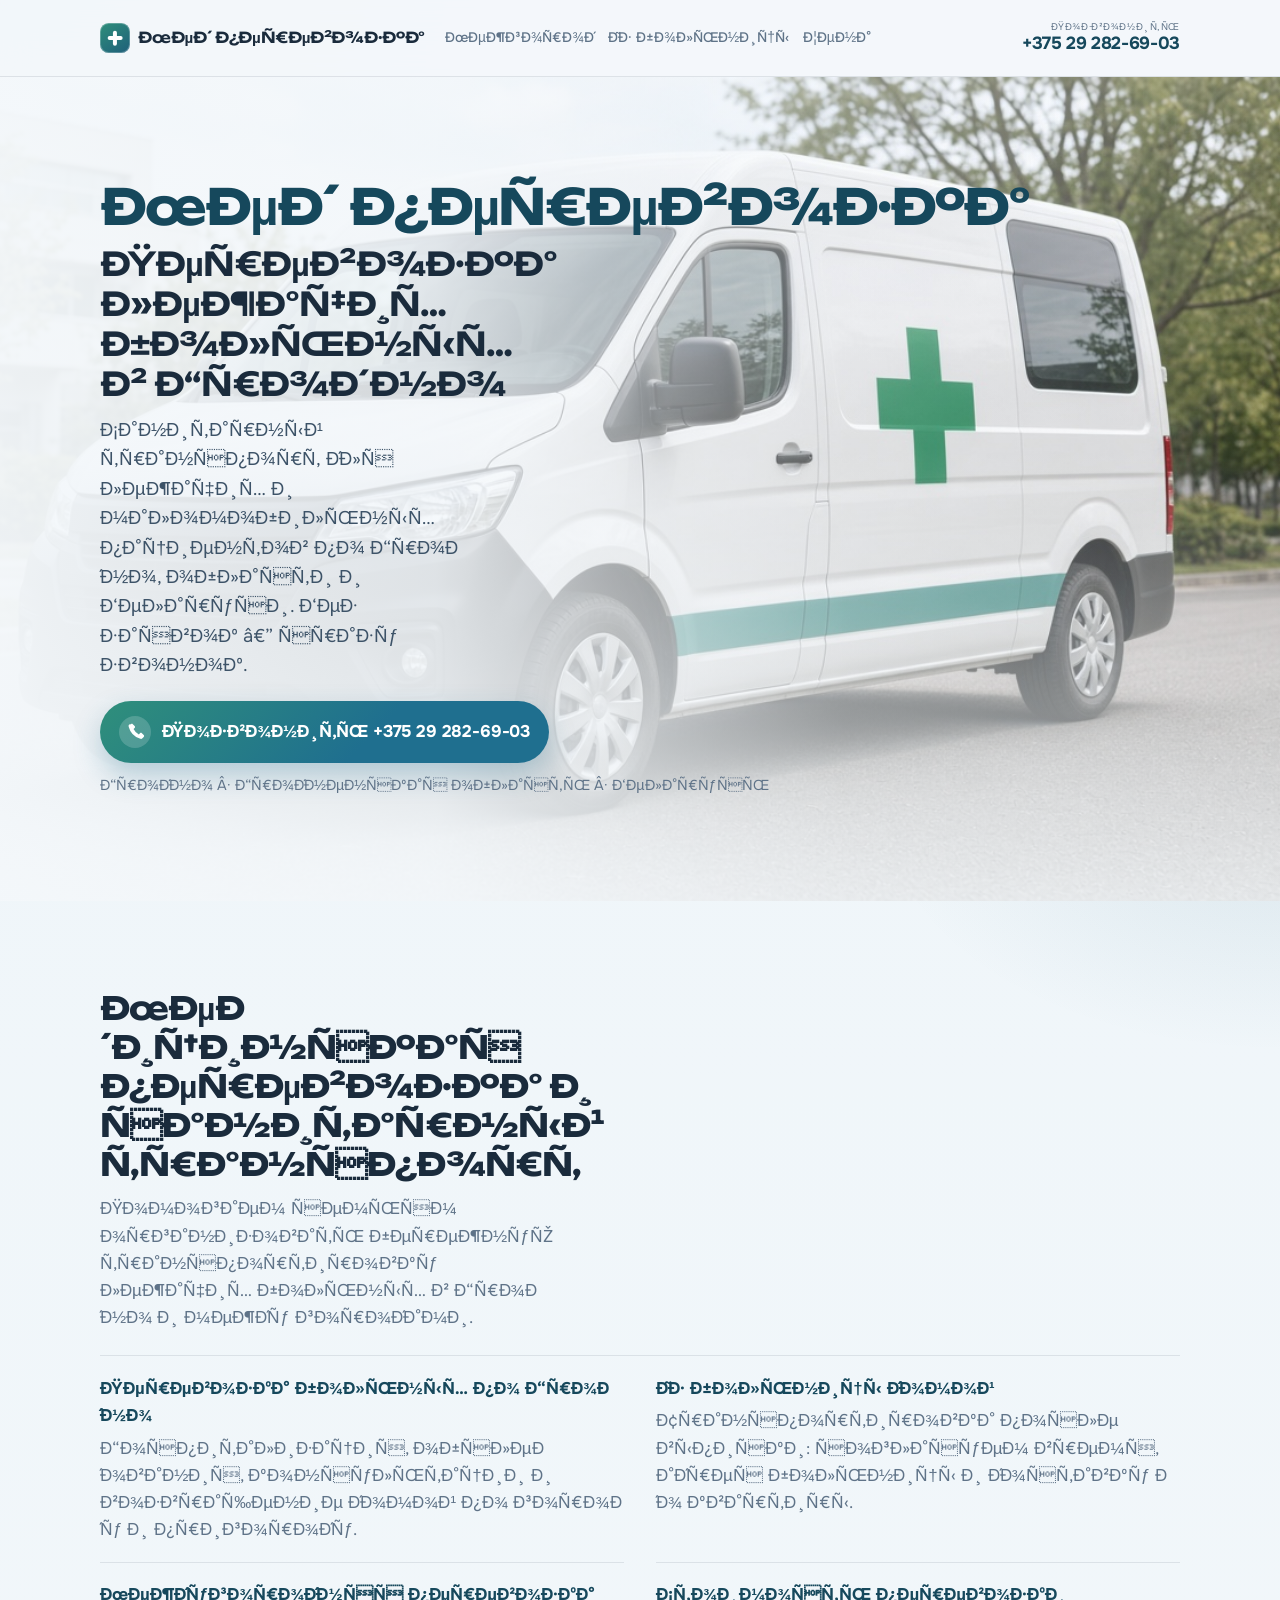
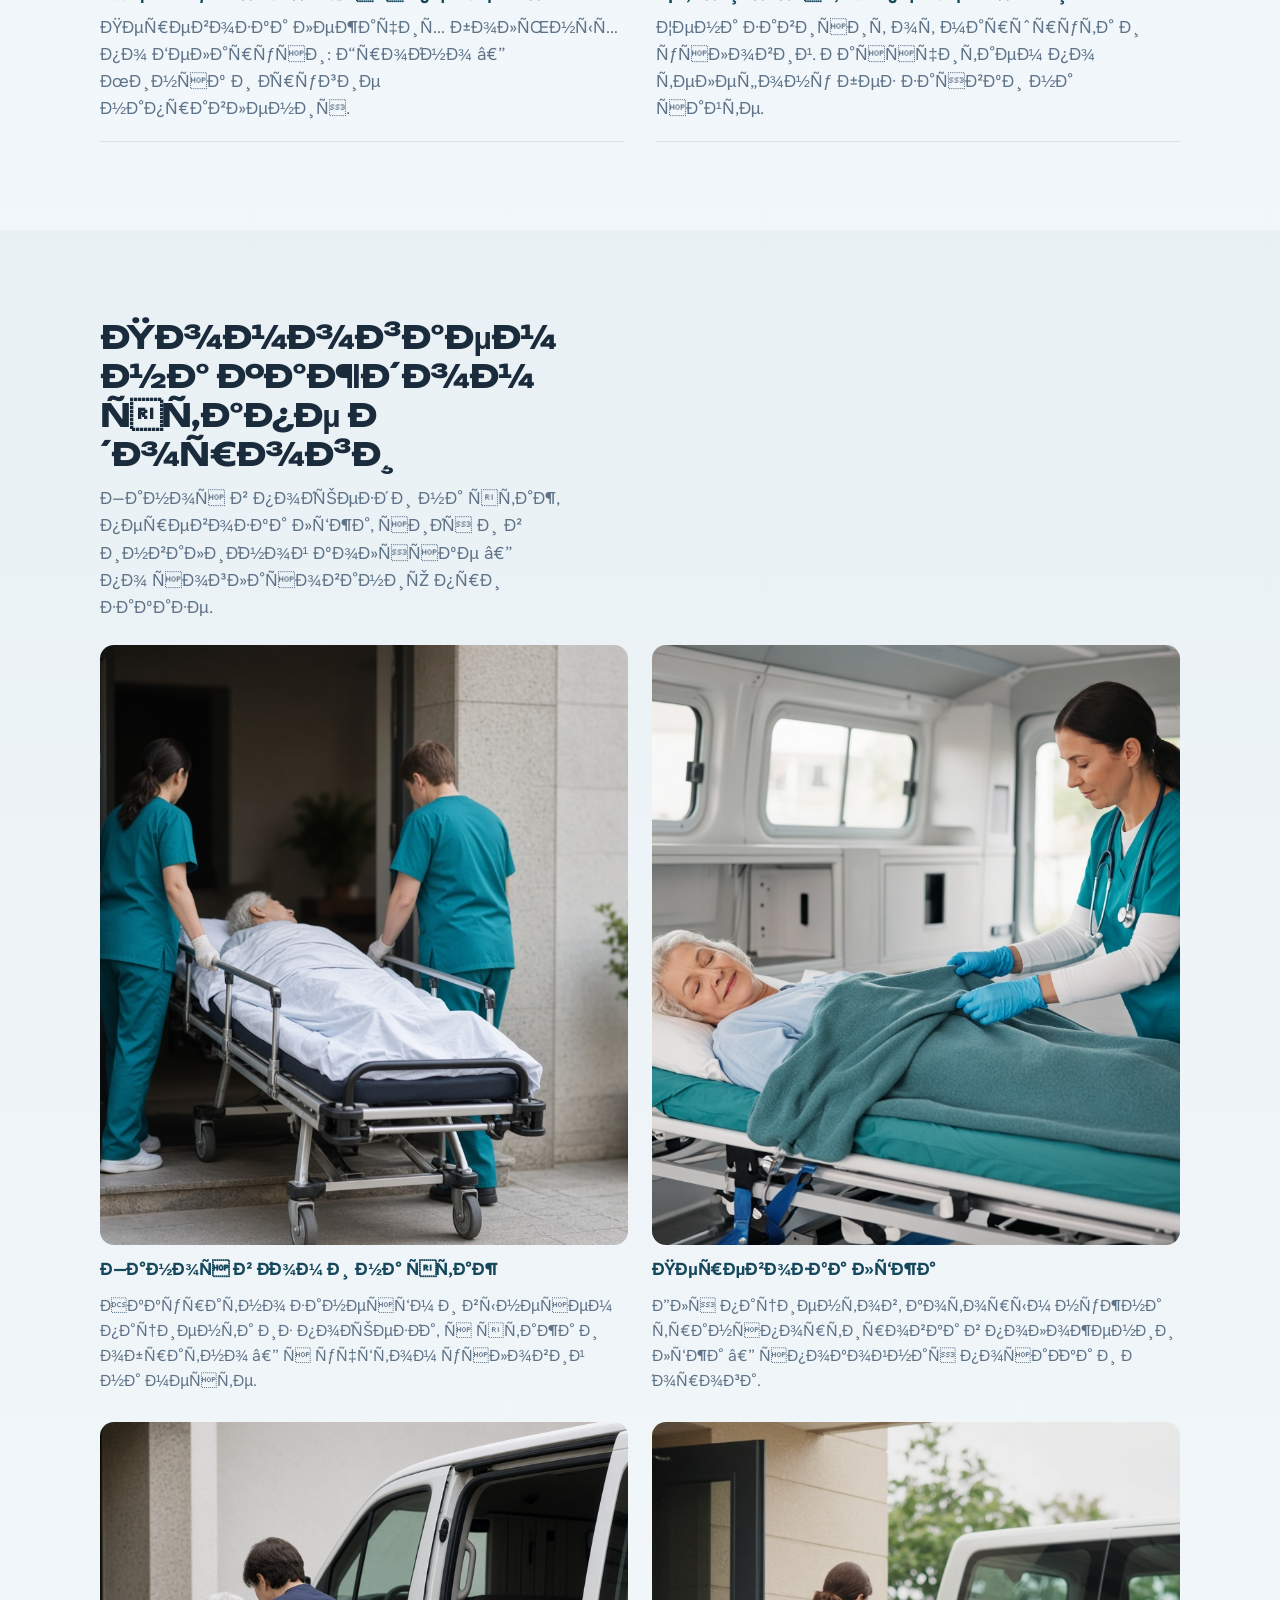
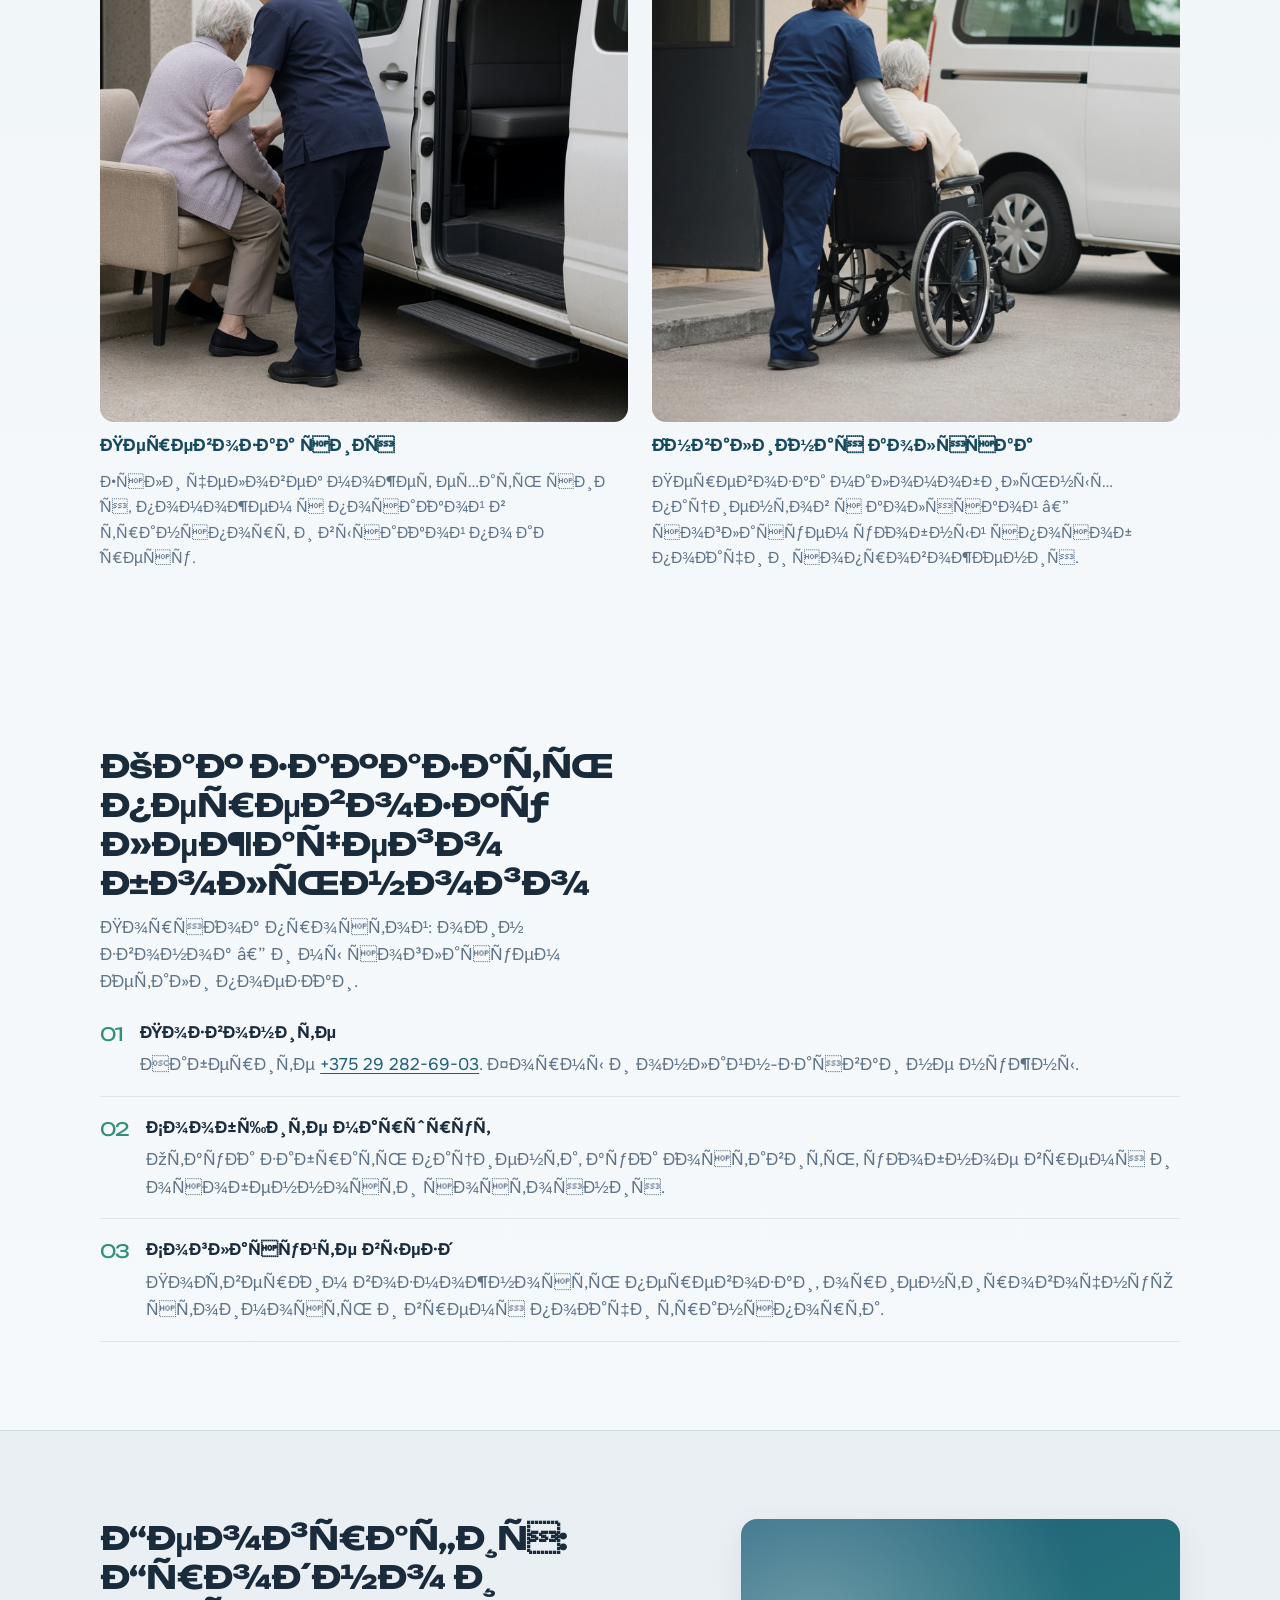
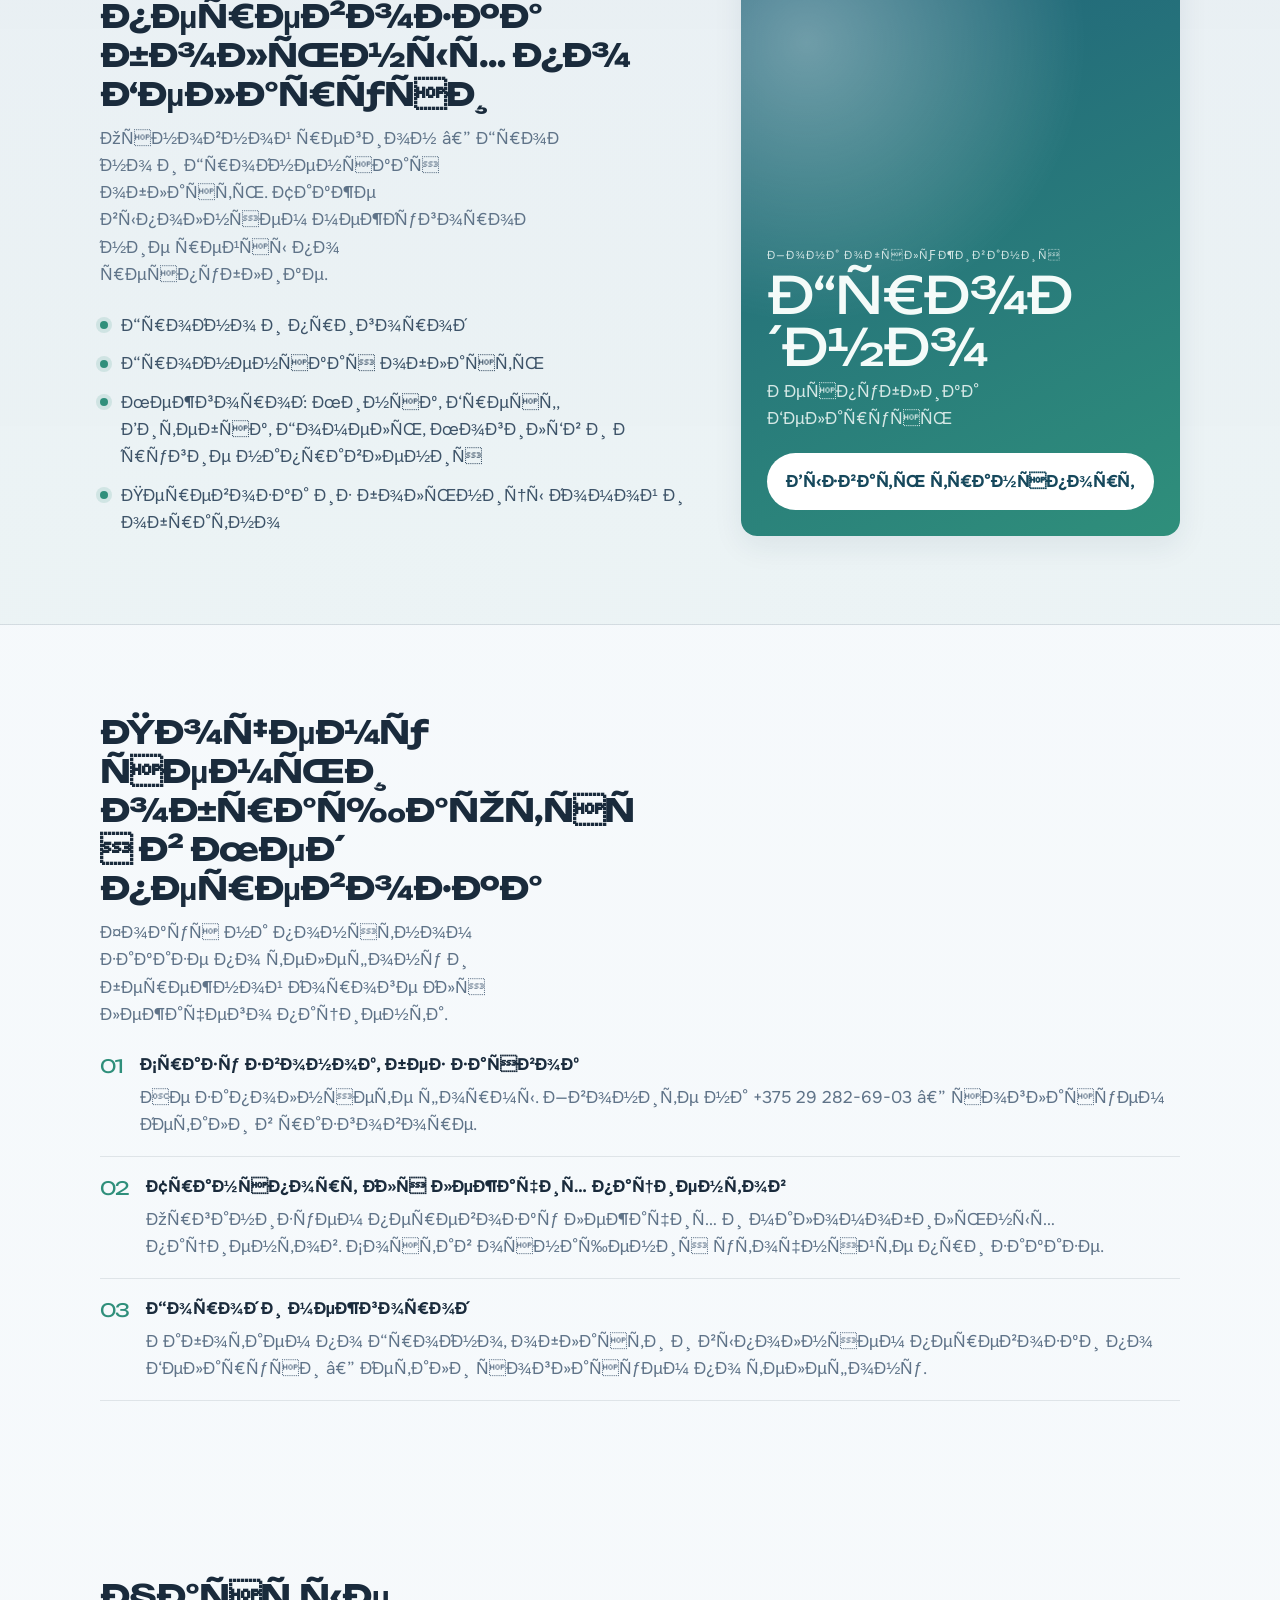
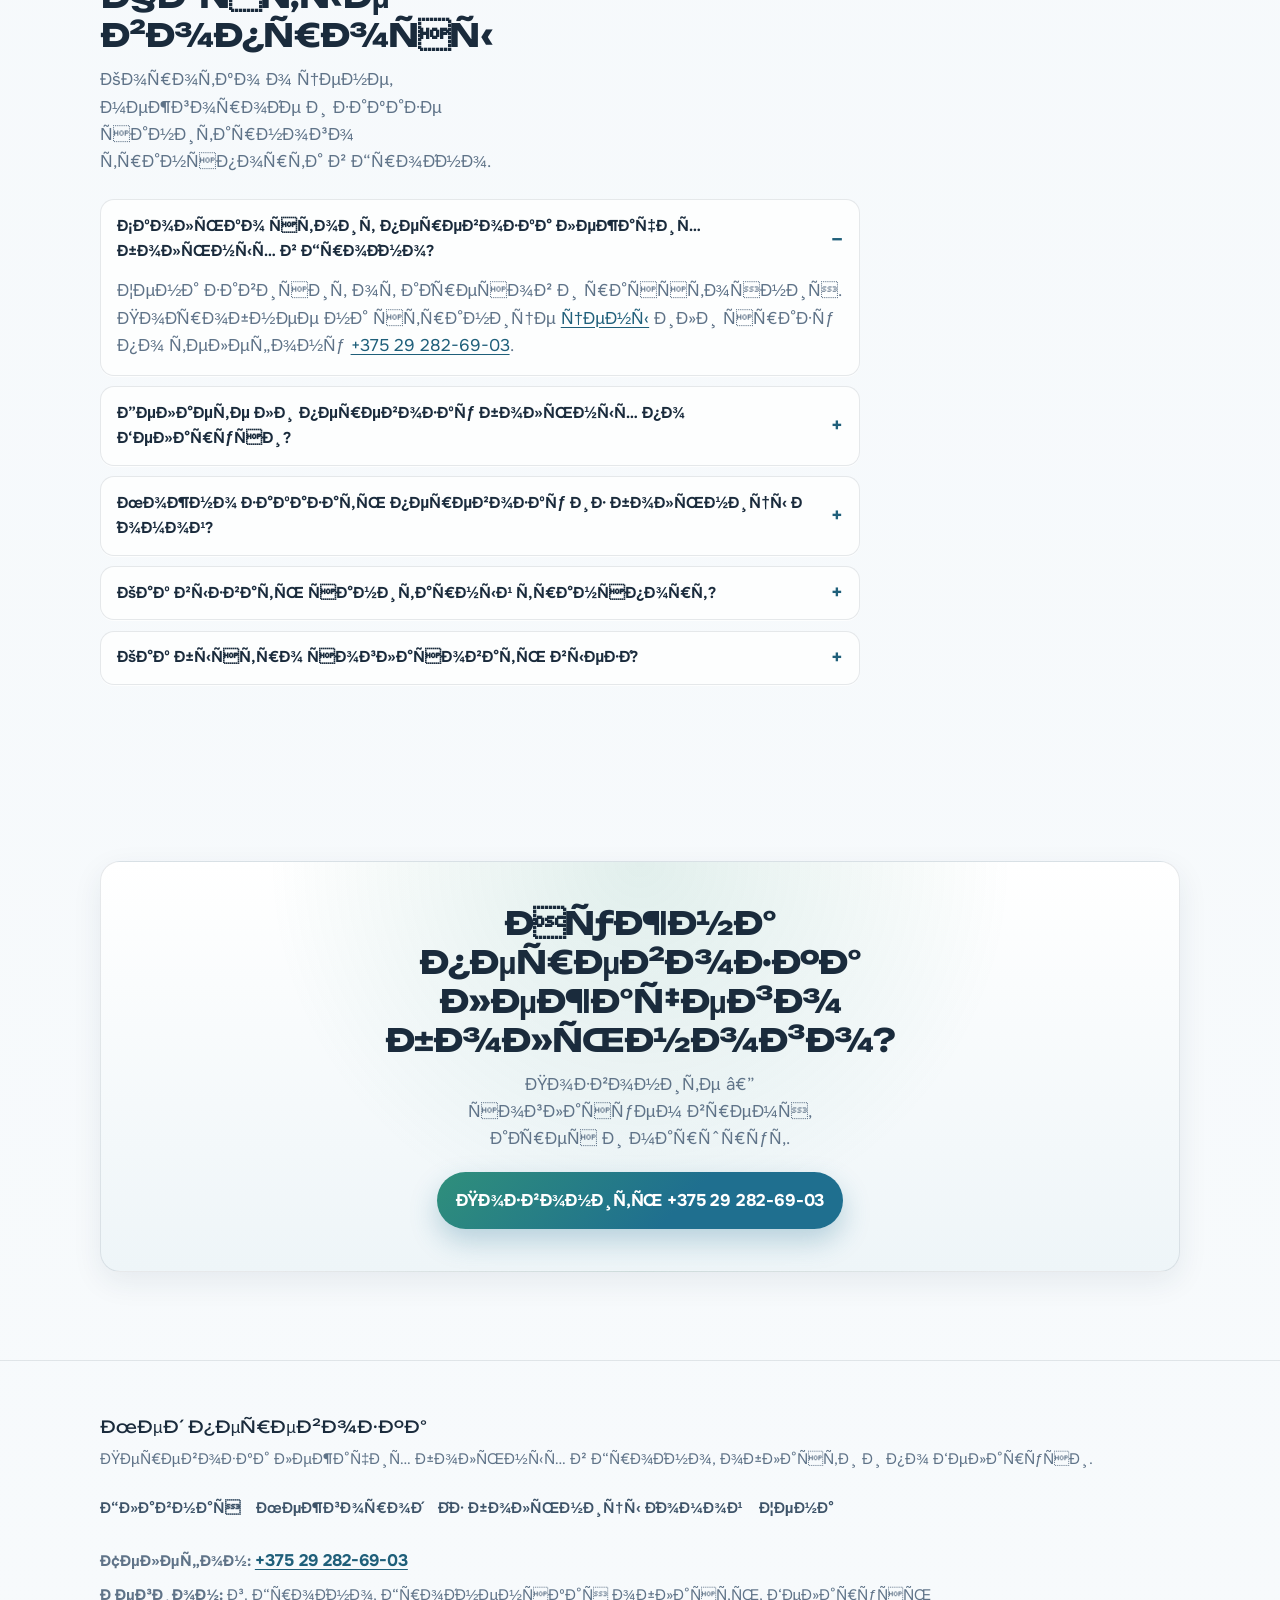
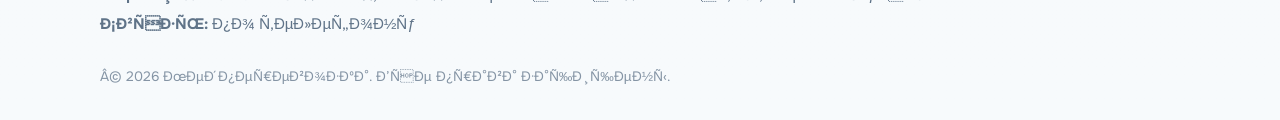
==== commit 46db204f: "Add service scene photos for entrance, lying, sitting and wheelchair transport. Co-authored-by: Curs" ====
--- a/index.html
+++ b/index.html
@@ -304,6 +304,35 @@
       </div>
     </section>
 
+    <section class="section section-scenes" id="pomoshch" aria-labelledby="scenes-title">
+      <div class="wrap">
+        <h2 id="scenes-title">Помогаем на каждом этапе дороги</h2>
+        <p class="section-lead">Занос в подъезд и на этаж, перевозка лёжа, сидя и в инвалидной коляске — по согласованию при заказе.</p>
+        <ul class="scenes-grid">
+          <li>
+            <img src="/scene-entrance.jpg" alt="Занос лежачего пациента на носилках в подъезд дома" width="800" height="600" loading="lazy" decoding="async">
+            <h3>Занос в дом и на этаж</h3>
+            <p>Аккуратно занесём и вынесем пациента из подъезда, с этажа и обратно — с учётом условий на месте.</p>
+          </li>
+          <li>
+            <img src="/scene-lying.jpg" alt="Перевозка лежачего больного на носилках в медицинском транспорте" width="800" height="600" loading="lazy" decoding="async">
+            <h3>Перевозка лёжа</h3>
+            <p>Для пациентов, которым нужна транспортировка в положении лёжа — спокойная посадка и дорога.</p>
+          </li>
+          <li>
+            <img src="/scene-sitting.jpg" alt="Помощь пациенту при посадке в медицинский транспорт сидя" width="800" height="600" loading="lazy" decoding="async">
+            <h3>Перевозка сидя</h3>
+            <p>Если человек может ехать сидя, поможем с посадкой в транспорт и высадкой по адресу.</p>
+          </li>
+          <li>
+            <img src="/scene-wheelchair.jpg" alt="Сопровождение пациента в инвалидной коляске к транспорту" width="800" height="600" loading="lazy" decoding="async">
+            <h3>Инвалидная коляска</h3>
+            <p>Перевозка маломобильных пациентов с коляской — согласуем удобный способ подачи и сопровождения.</p>
+          </li>
+        </ul>
+      </div>
+    </section>
+
     <section class="section" id="kak-zakazat" aria-labelledby="order-title">
       <div class="wrap">
         <h2 id="order-title">Как заказать перевозку лежачего больного</h2>
--- a/styles.css
+++ b/styles.css
@@ -694,6 +694,45 @@
   text-decoration: underline;
 }
 
+.section-scenes {
+  background: linear-gradient(180deg, rgba(31, 95, 122, 0.04), transparent);
+}
+
+.scenes-grid {
+  list-style: none;
+  margin: 0;
+  padding: 0;
+  display: grid;
+  gap: 1.5rem;
+  grid-template-columns: 1fr;
+}
+
+.scenes-grid li {
+  display: grid;
+  gap: 0.65rem;
+}
+
+.scenes-grid img {
+  width: 100%;
+  aspect-ratio: 4 / 3;
+  object-fit: cover;
+  border-radius: 14px;
+  background: #d7e6ef;
+}
+
+.scenes-grid h3 {
+  margin: 0;
+  font-size: 1.08rem;
+  color: var(--brand-deep);
+  letter-spacing: -0.02em;
+}
+
+.scenes-grid p {
+  margin: 0;
+  color: var(--ink-muted);
+  font-size: 0.98rem;
+}
+
 .page {
   padding: 1.25rem 0 2.5rem;
 }
@@ -928,6 +967,11 @@
     gap: 0 2rem;
   }
 
+  .scenes-grid {
+    grid-template-columns: repeat(2, minmax(0, 1fr));
+    gap: 1.75rem 1.5rem;
+  }
+
   .coverage-grid {
     grid-template-columns: 1.25fr 0.9fr;
     gap: 2rem;
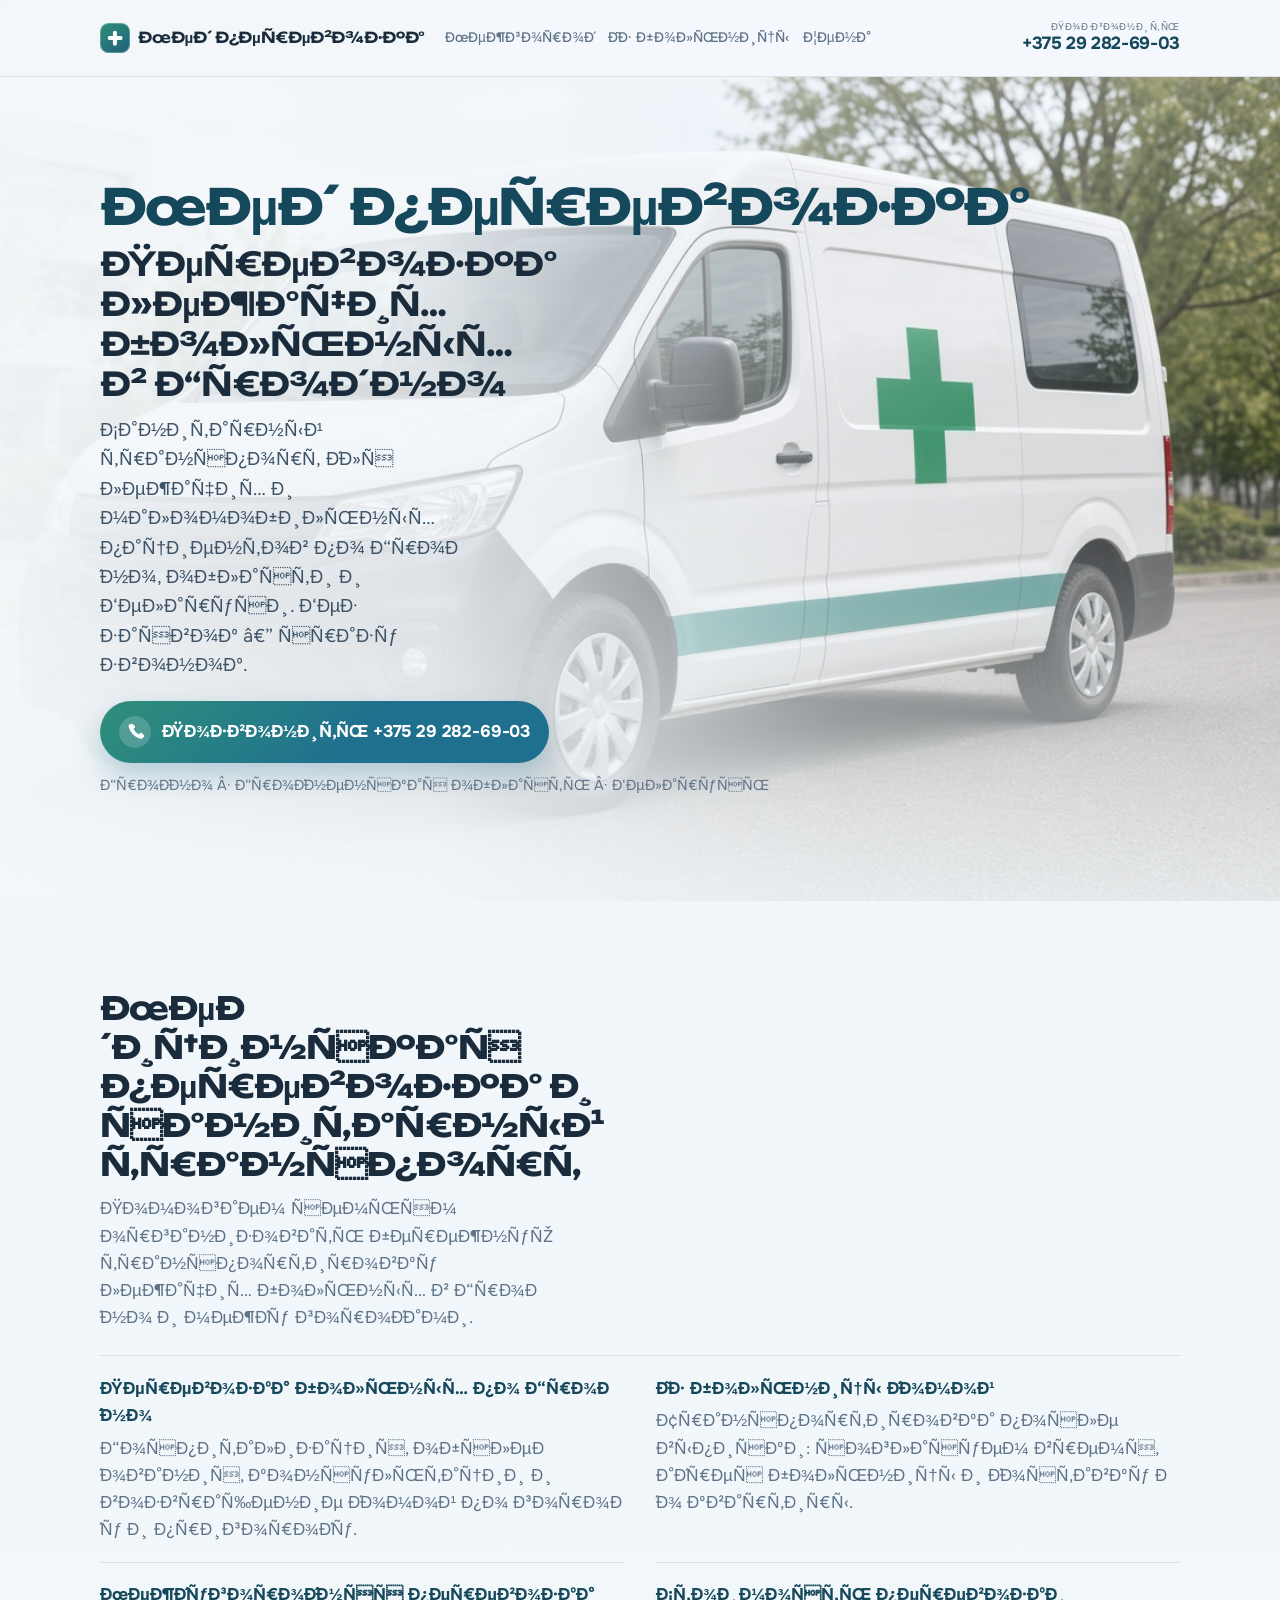
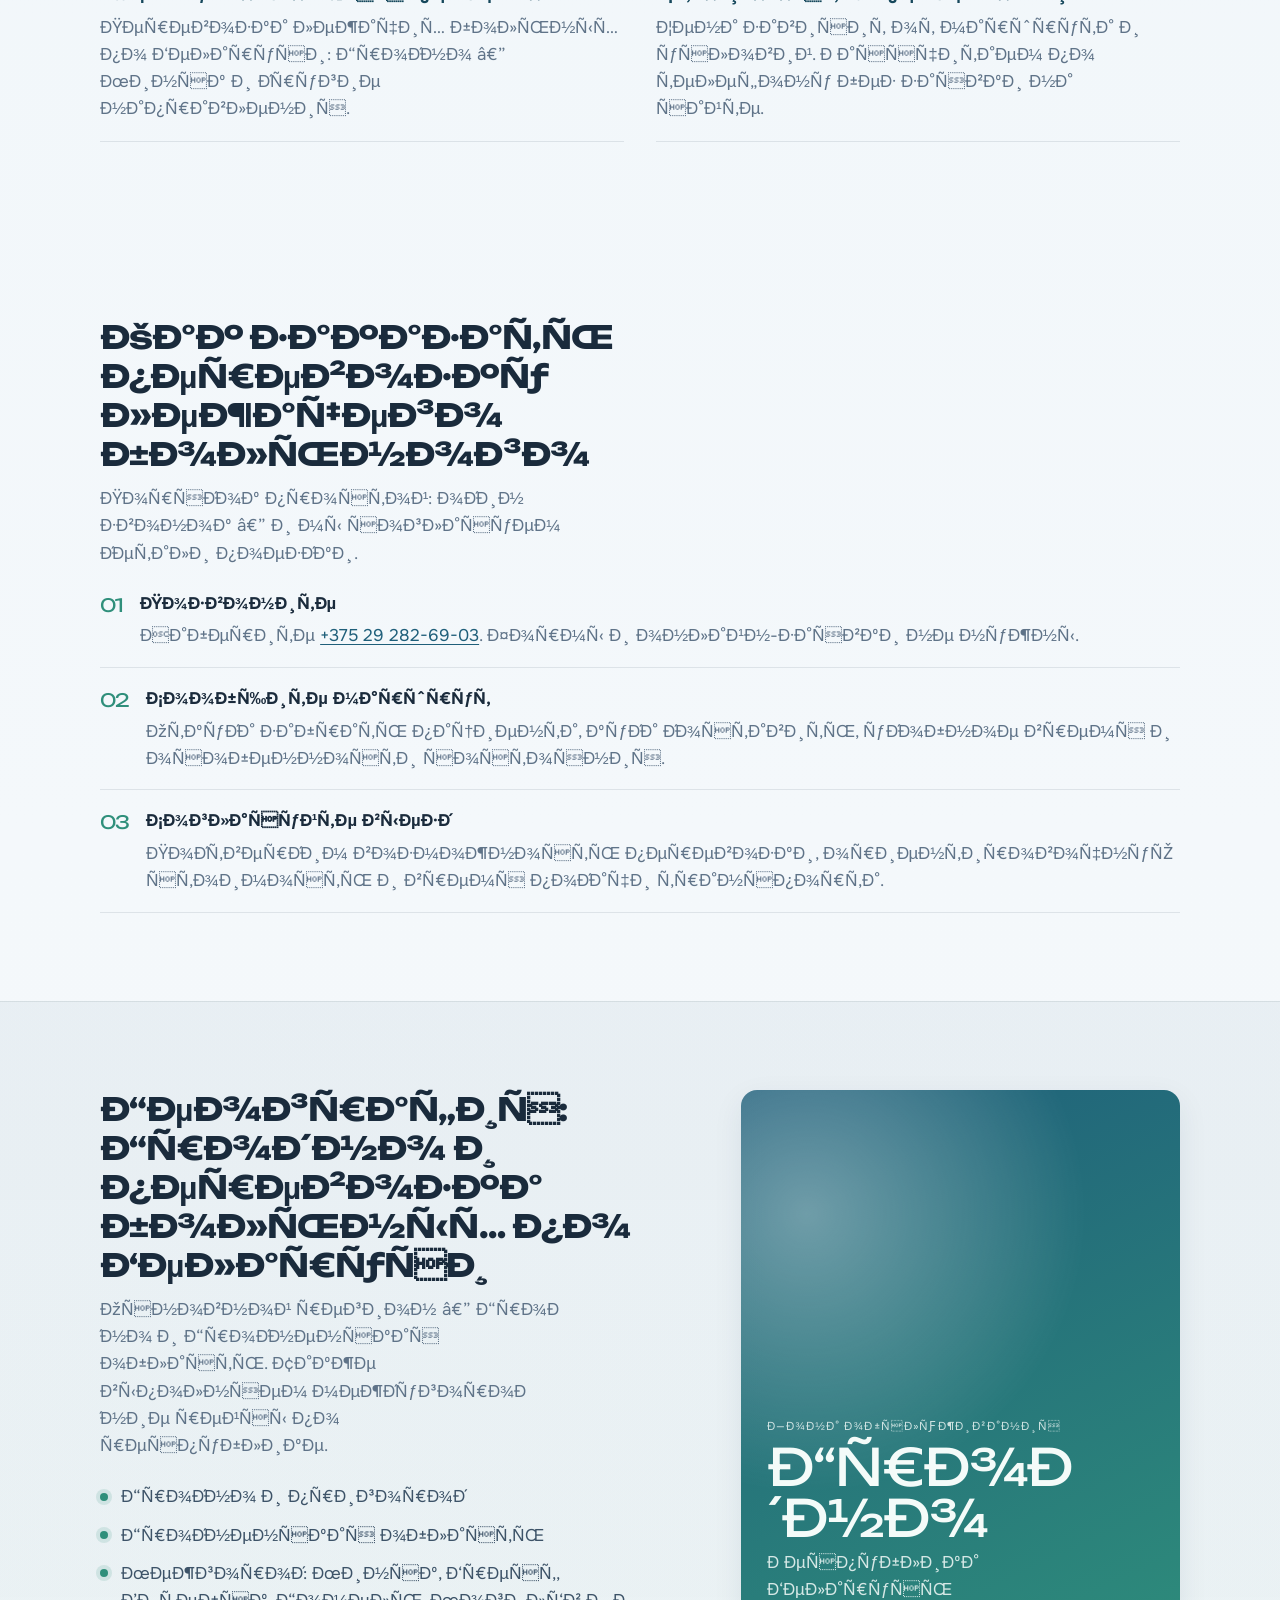
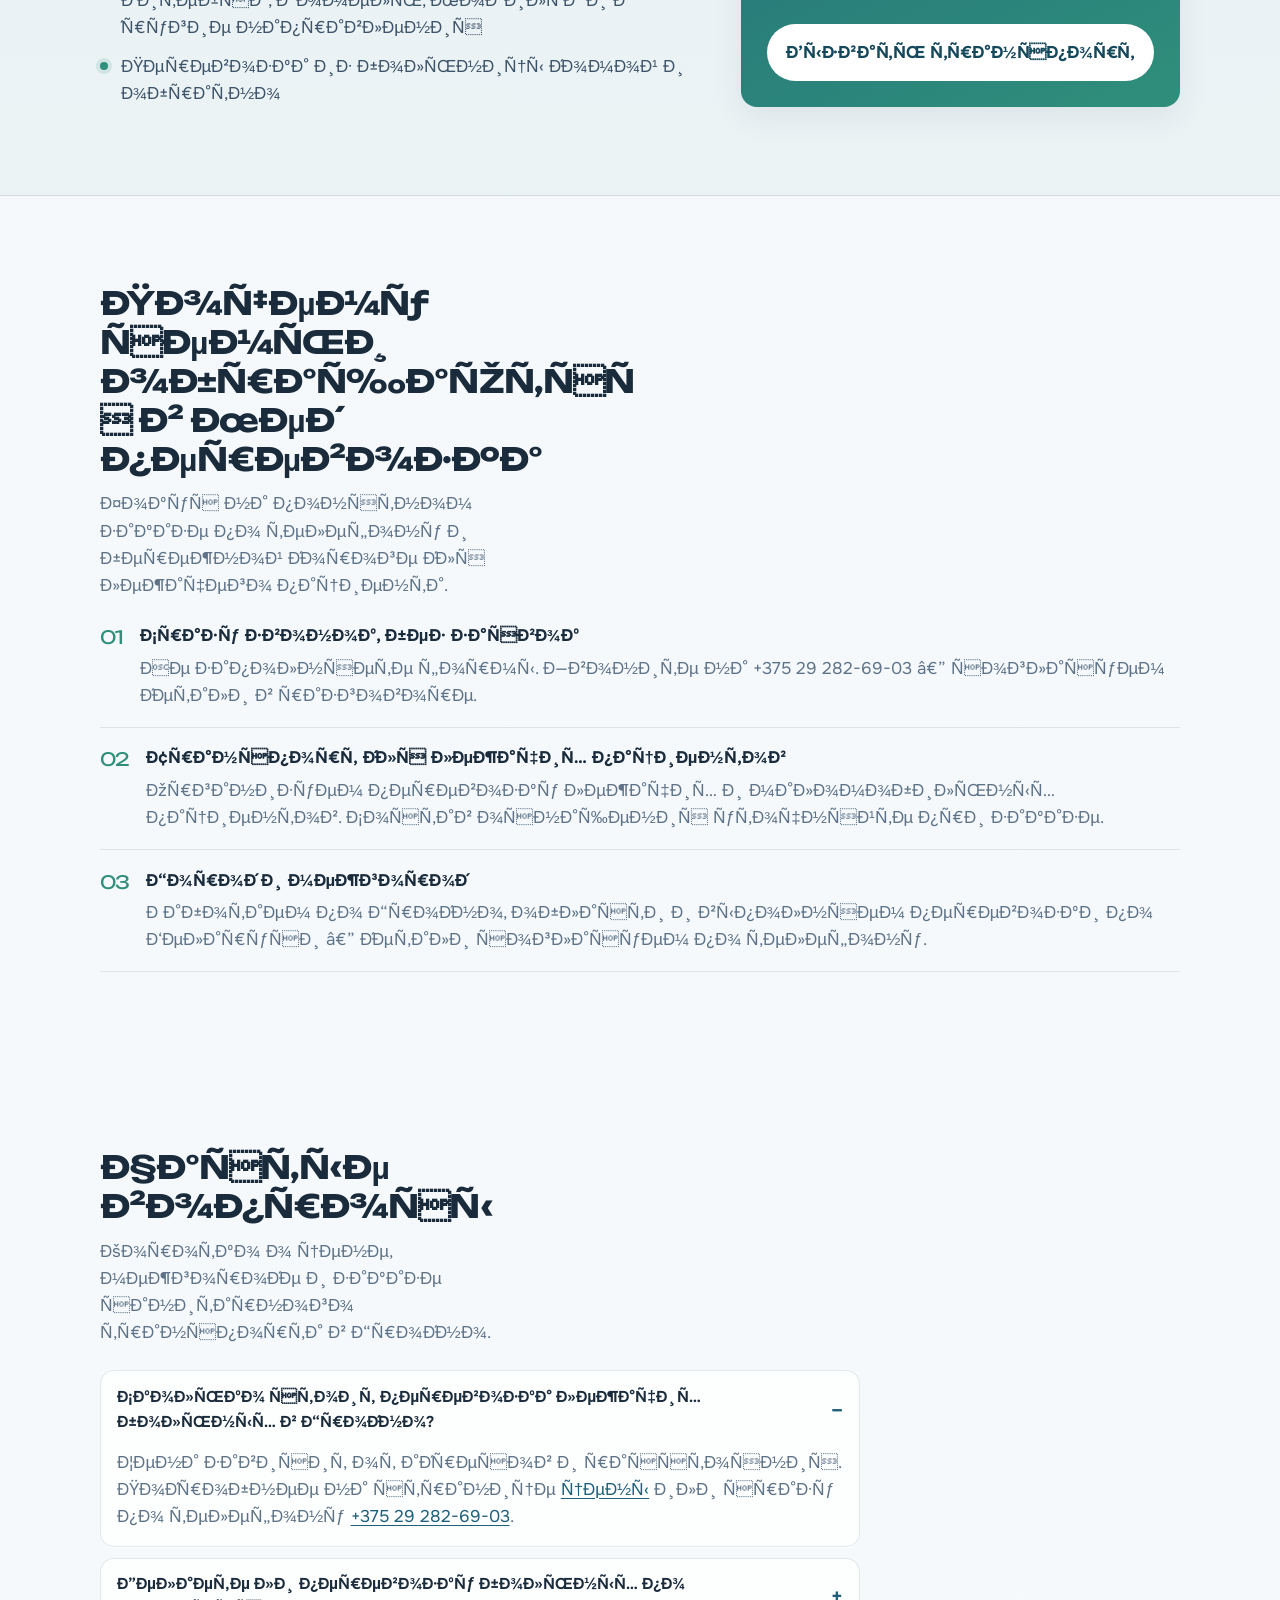
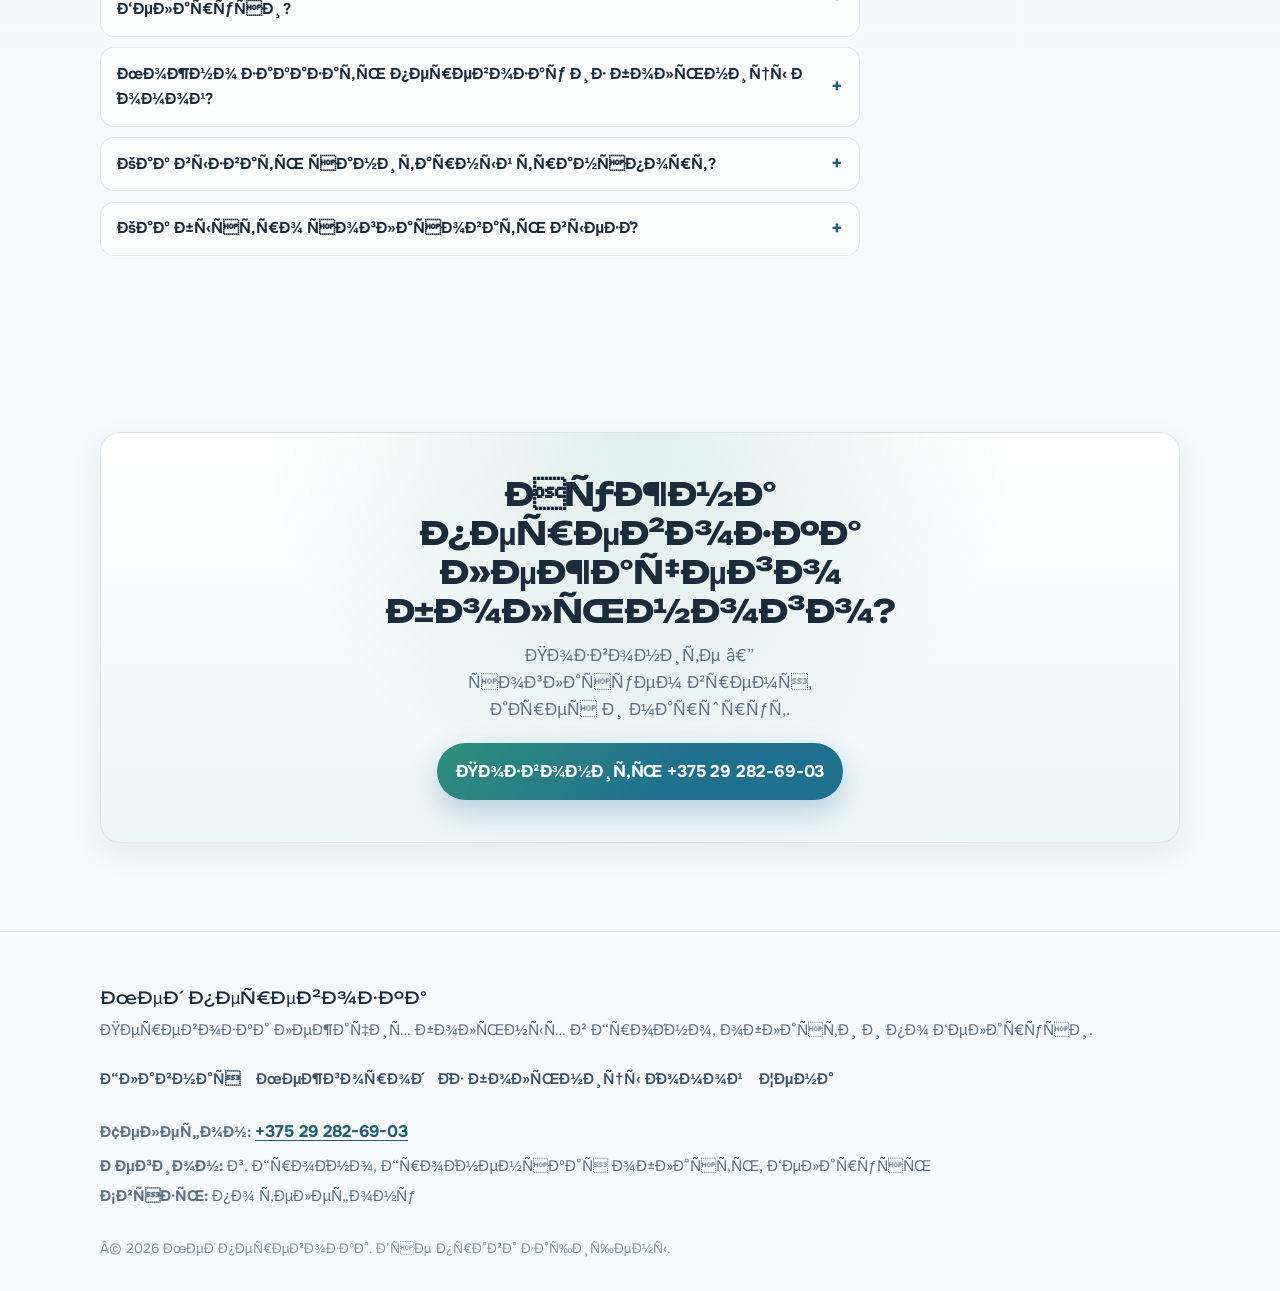
==== commit 38214207: "Remove service scene photos from the homepage. Co-authored-by: Cursor <cursoragent@cursor.com>" ====
--- a/index.html
+++ b/index.html
@@ -304,35 +304,6 @@
       </div>
     </section>
 
-    <section class="section section-scenes" id="pomoshch" aria-labelledby="scenes-title">
-      <div class="wrap">
-        <h2 id="scenes-title">Помогаем на каждом этапе дороги</h2>
-        <p class="section-lead">Занос в подъезд и на этаж, перевозка лёжа, сидя и в инвалидной коляске — по согласованию при заказе.</p>
-        <ul class="scenes-grid">
-          <li>
-            <img src="/scene-entrance.jpg" alt="Занос лежачего пациента на носилках в подъезд дома" width="800" height="600" loading="lazy" decoding="async">
-            <h3>Занос в дом и на этаж</h3>
-            <p>Аккуратно занесём и вынесем пациента из подъезда, с этажа и обратно — с учётом условий на месте.</p>
-          </li>
-          <li>
-            <img src="/scene-lying.jpg" alt="Перевозка лежачего больного на носилках в медицинском транспорте" width="800" height="600" loading="lazy" decoding="async">
-            <h3>Перевозка лёжа</h3>
-            <p>Для пациентов, которым нужна транспортировка в положении лёжа — спокойная посадка и дорога.</p>
-          </li>
-          <li>
-            <img src="/scene-sitting.jpg" alt="Помощь пациенту при посадке в медицинский транспорт сидя" width="800" height="600" loading="lazy" decoding="async">
-            <h3>Перевозка сидя</h3>
-            <p>Если человек может ехать сидя, поможем с посадкой в транспорт и высадкой по адресу.</p>
-          </li>
-          <li>
-            <img src="/scene-wheelchair.jpg" alt="Сопровождение пациента в инвалидной коляске к транспорту" width="800" height="600" loading="lazy" decoding="async">
-            <h3>Инвалидная коляска</h3>
-            <p>Перевозка маломобильных пациентов с коляской — согласуем удобный способ подачи и сопровождения.</p>
-          </li>
-        </ul>
-      </div>
-    </section>
-
     <section class="section" id="kak-zakazat" aria-labelledby="order-title">
       <div class="wrap">
         <h2 id="order-title">Как заказать перевозку лежачего больного</h2>
--- a/styles.css
+++ b/styles.css
@@ -694,45 +694,6 @@
   text-decoration: underline;
 }
 
-.section-scenes {
-  background: linear-gradient(180deg, rgba(31, 95, 122, 0.04), transparent);
-}
-
-.scenes-grid {
-  list-style: none;
-  margin: 0;
-  padding: 0;
-  display: grid;
-  gap: 1.5rem;
-  grid-template-columns: 1fr;
-}
-
-.scenes-grid li {
-  display: grid;
-  gap: 0.65rem;
-}
-
-.scenes-grid img {
-  width: 100%;
-  aspect-ratio: 4 / 3;
-  object-fit: cover;
-  border-radius: 14px;
-  background: #d7e6ef;
-}
-
-.scenes-grid h3 {
-  margin: 0;
-  font-size: 1.08rem;
-  color: var(--brand-deep);
-  letter-spacing: -0.02em;
-}
-
-.scenes-grid p {
-  margin: 0;
-  color: var(--ink-muted);
-  font-size: 0.98rem;
-}
-
 .page {
   padding: 1.25rem 0 2.5rem;
 }
@@ -967,11 +928,6 @@
     gap: 0 2rem;
   }
 
-  .scenes-grid {
-    grid-template-columns: repeat(2, minmax(0, 1fr));
-    gap: 1.75rem 1.5rem;
-  }
-
   .coverage-grid {
     grid-template-columns: 1.25fr 0.9fr;
     gap: 2rem;
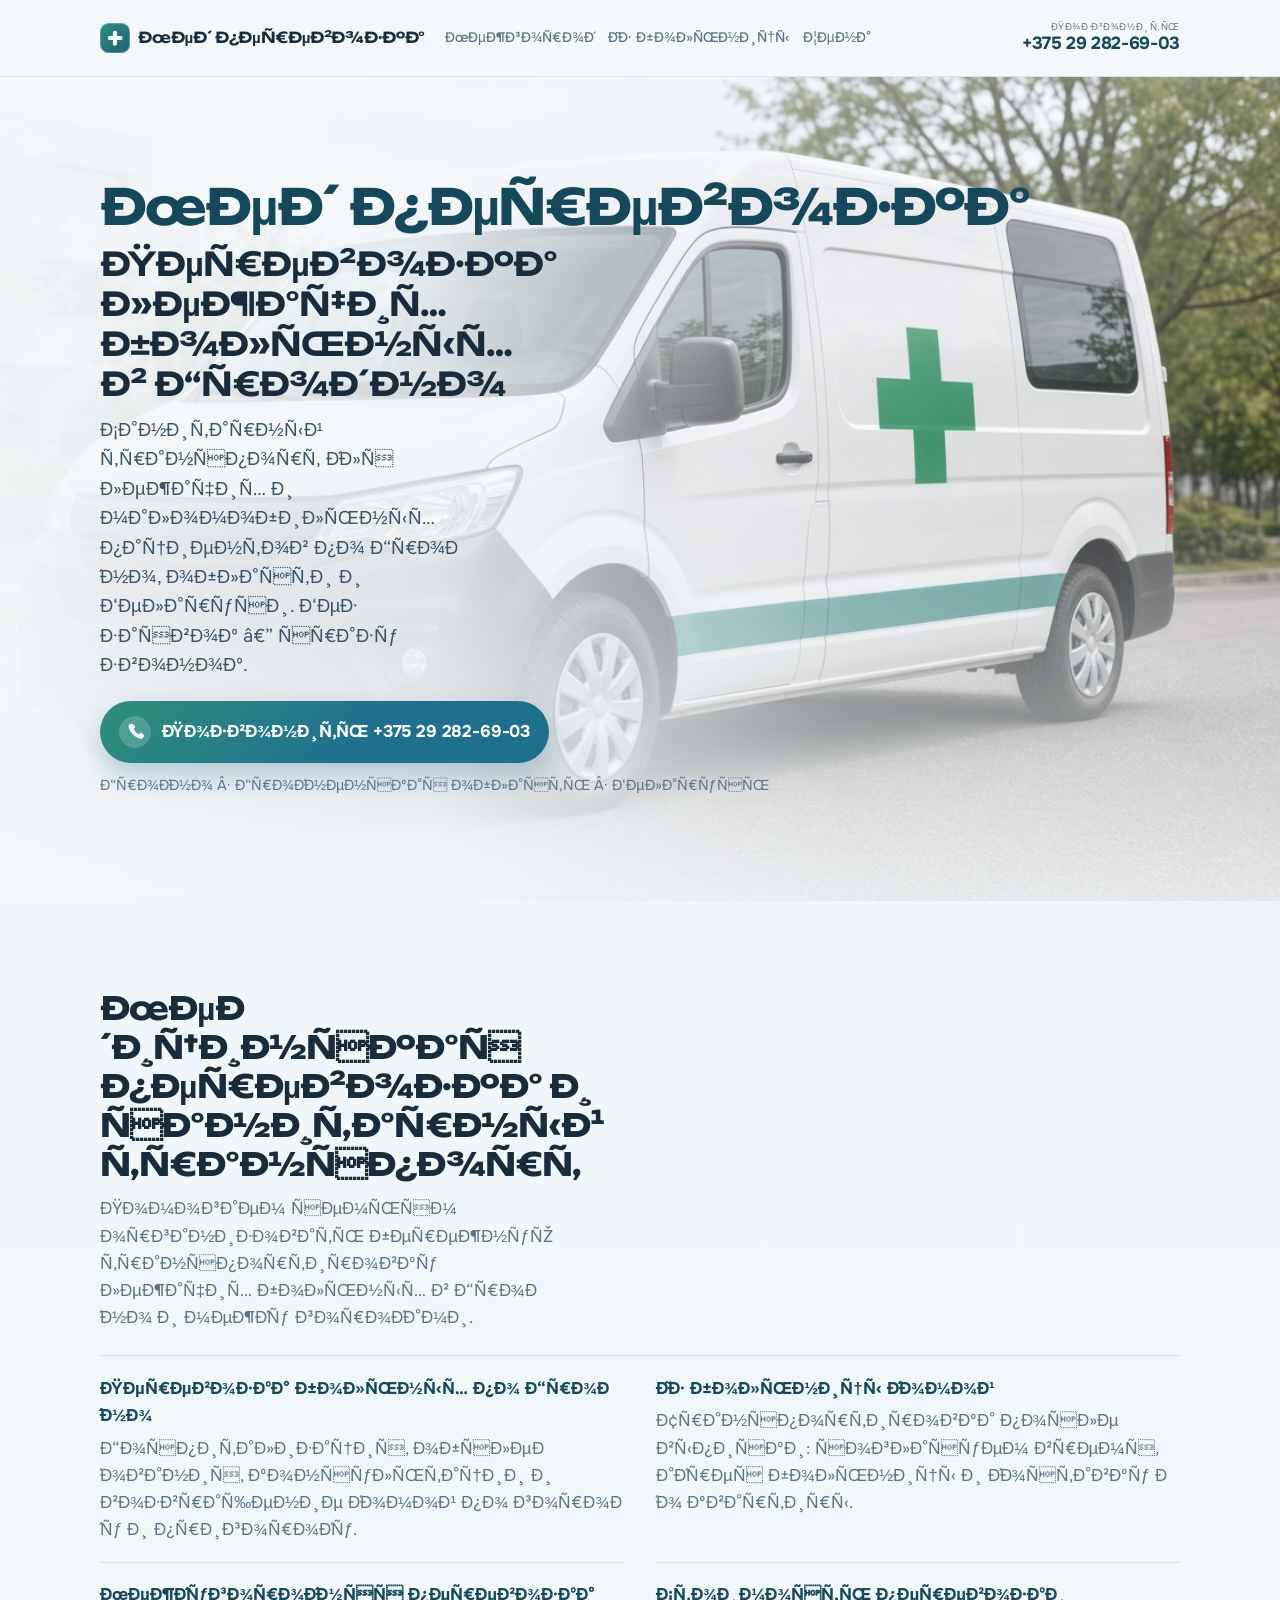
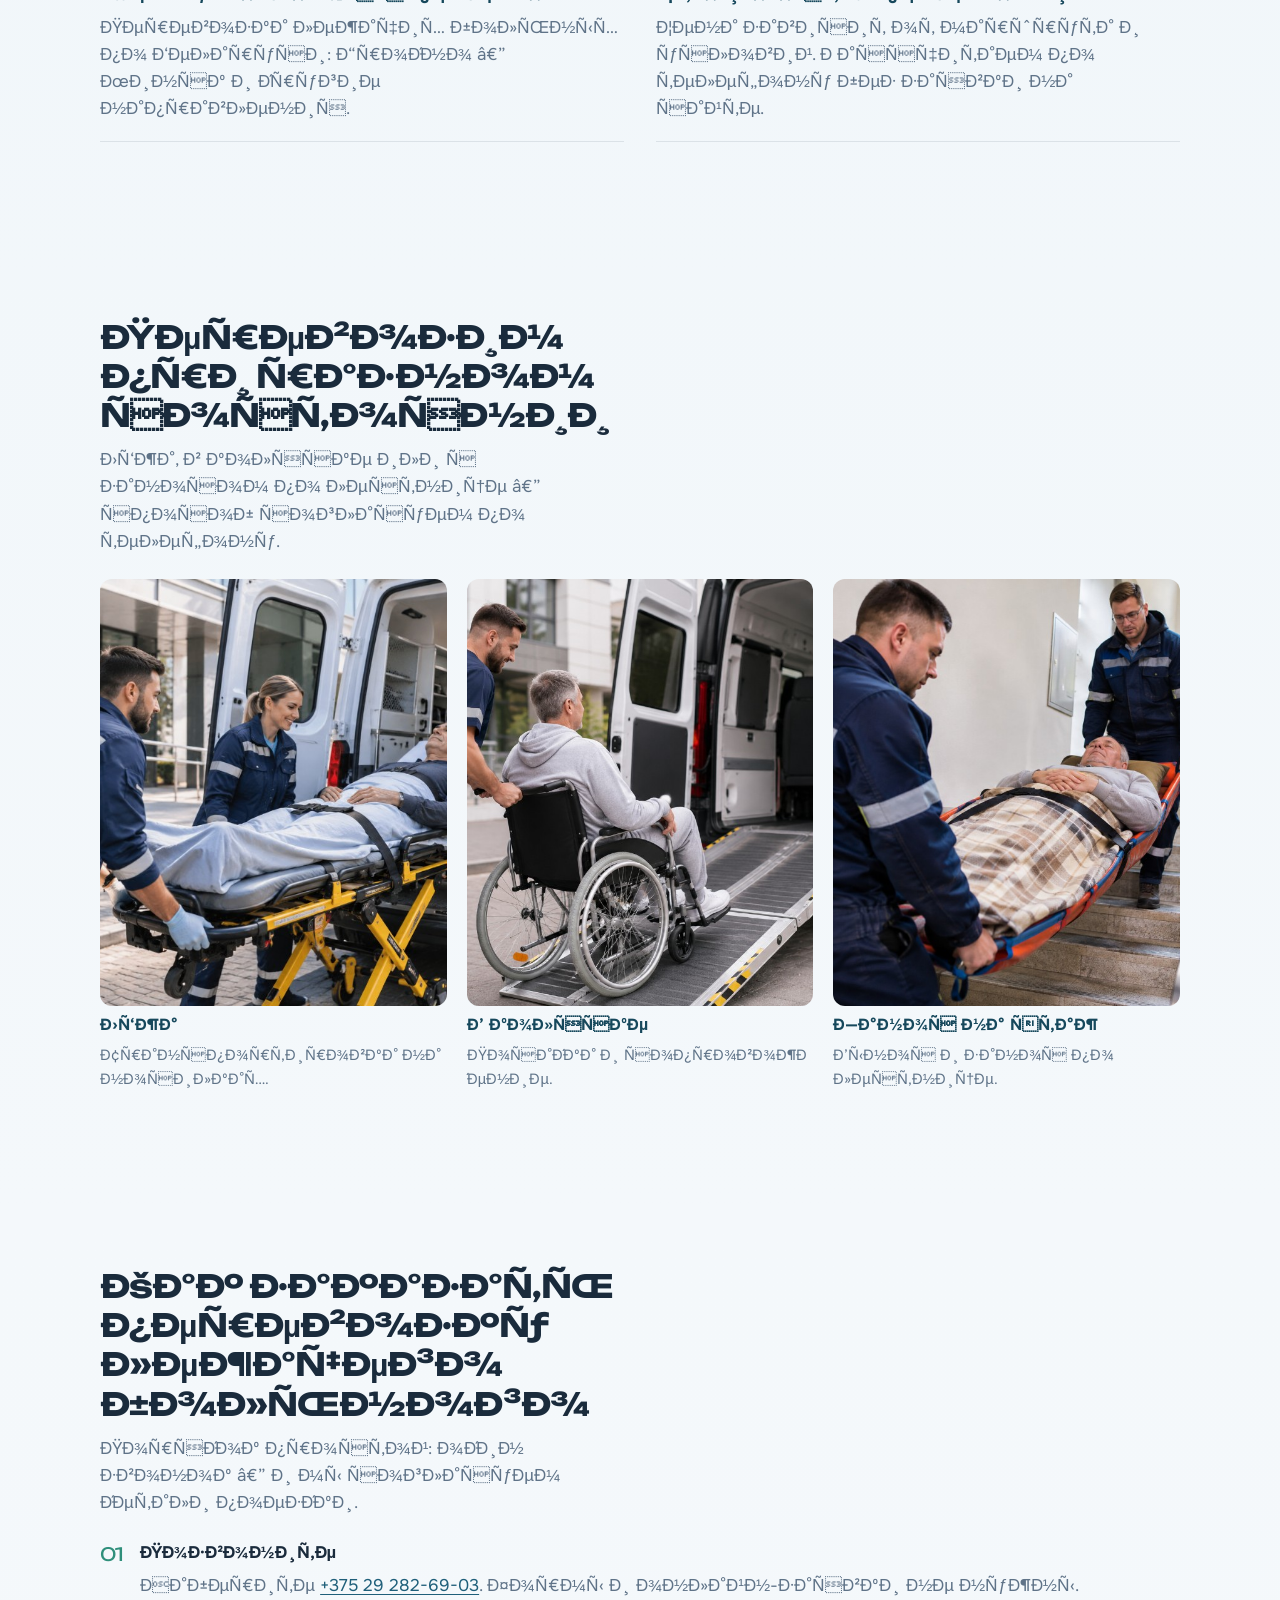
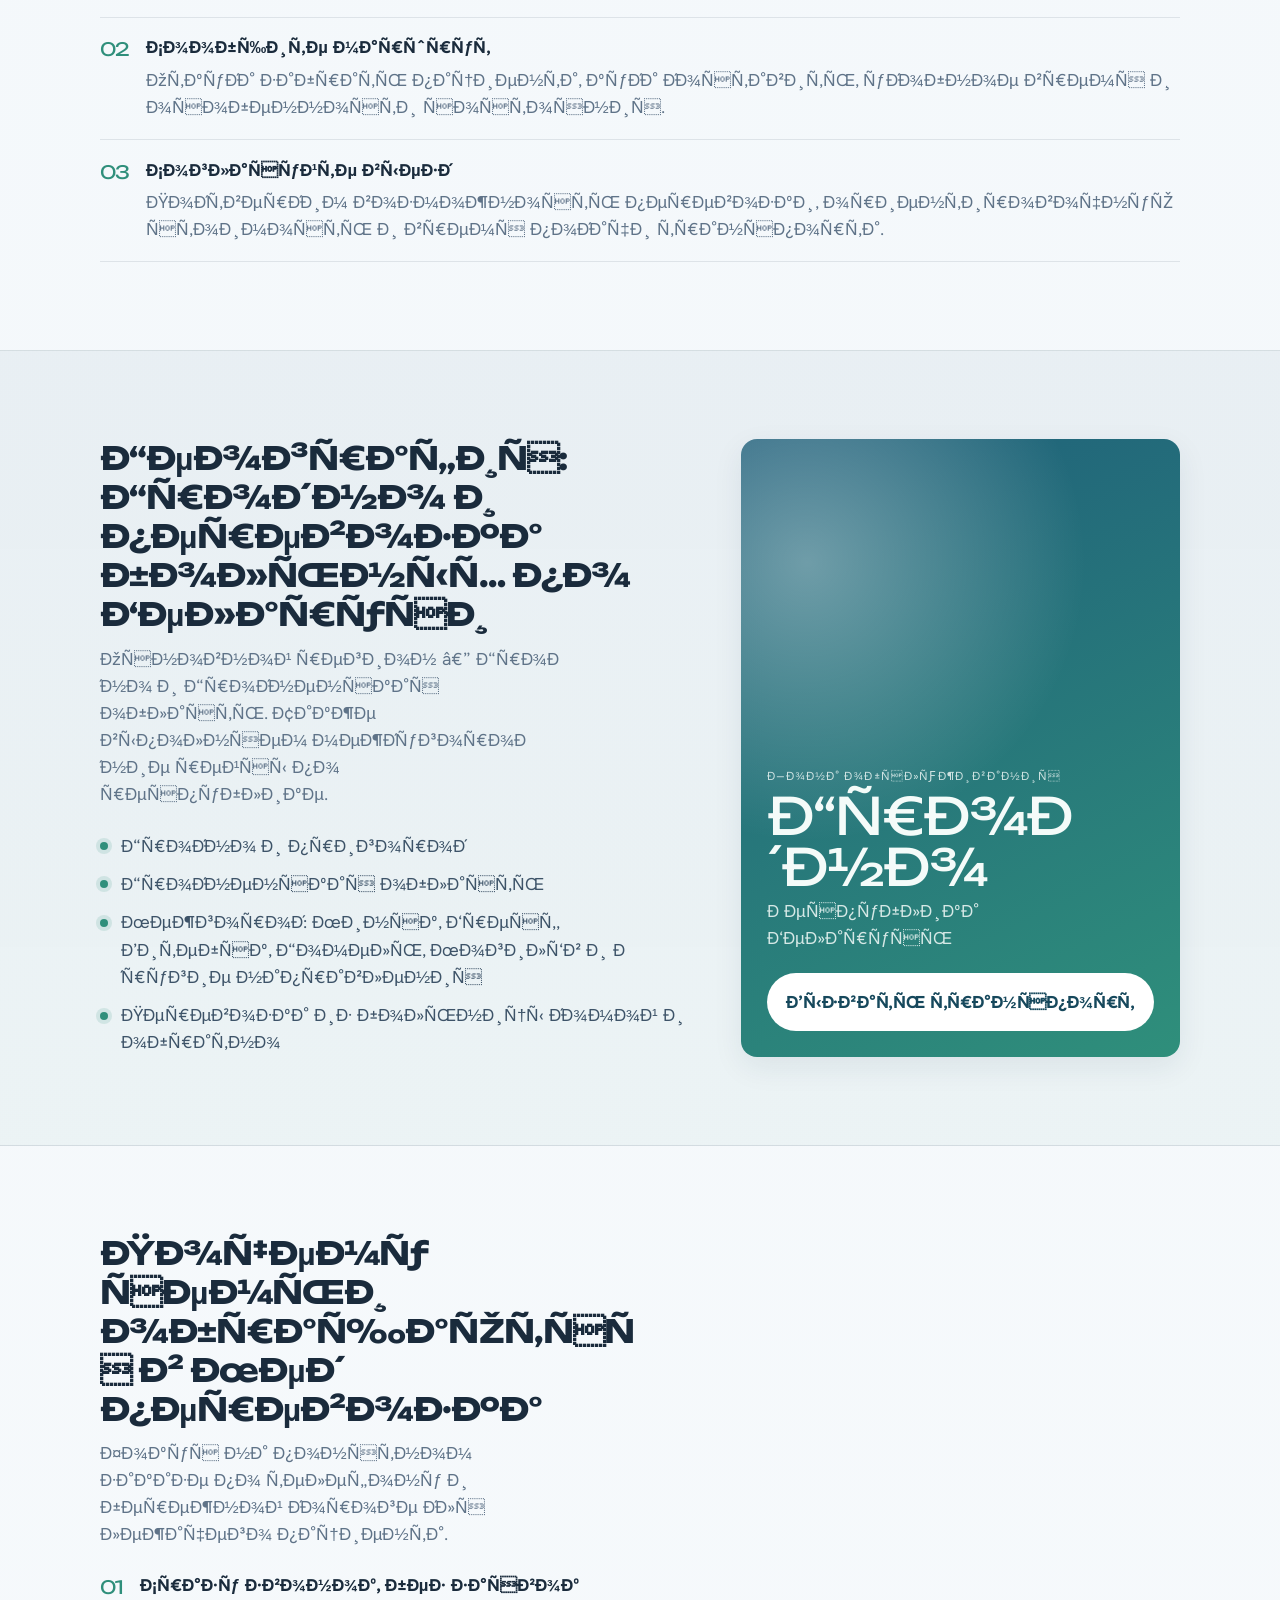
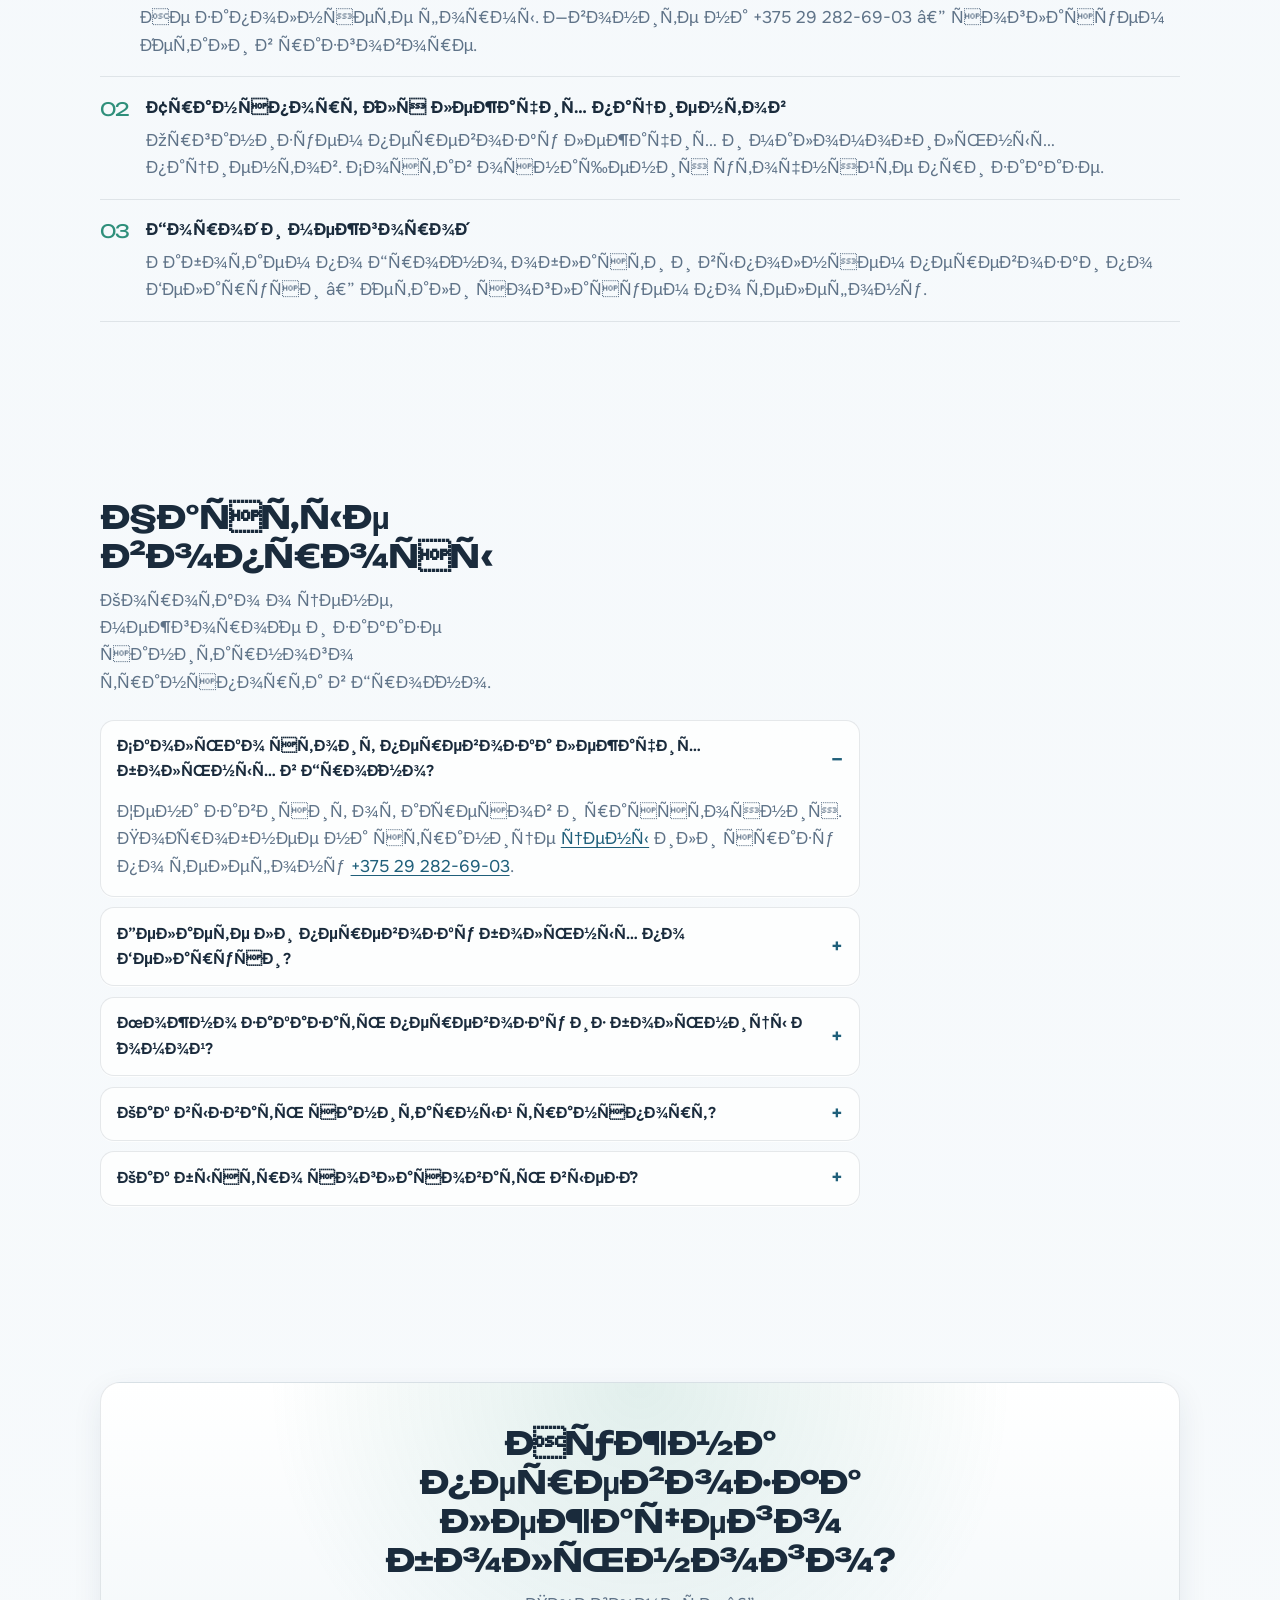
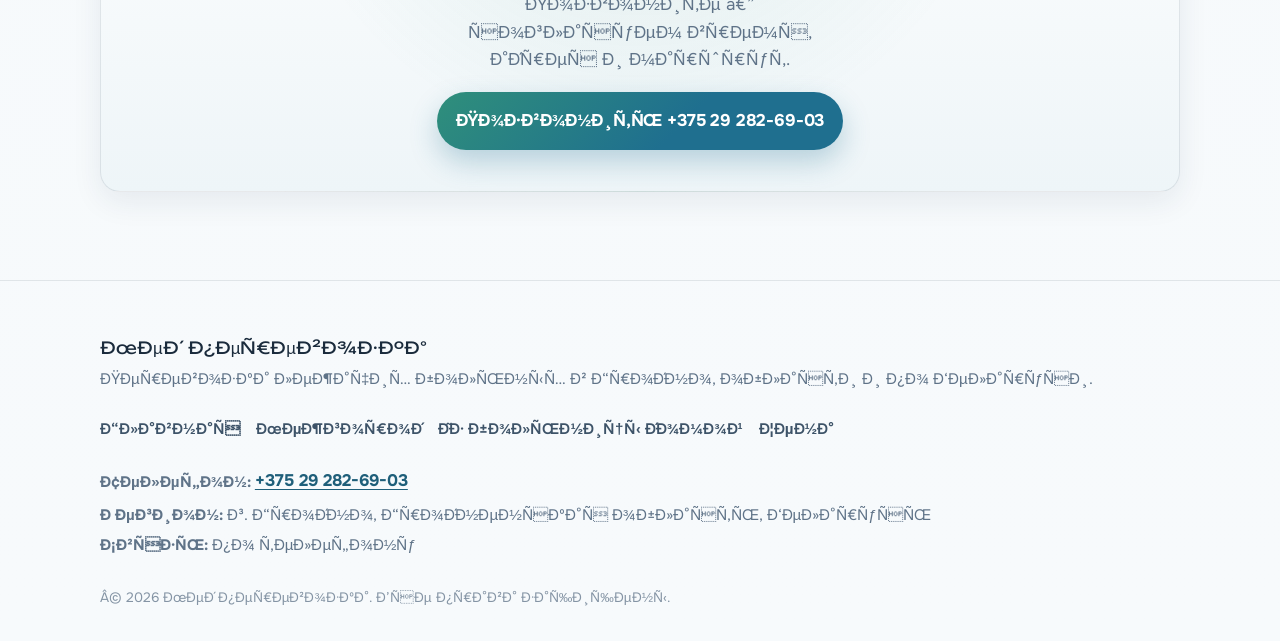
==== commit b7fba83c: "Add compact care photos for lying, wheelchair and stair carry. Co-authored-by: Cursor <cursoragent@c" ====
--- a/index.html
+++ b/index.html
@@ -304,6 +304,30 @@
       </div>
     </section>
 
+    <section class="section section-care" id="sostoyaniya" aria-labelledby="care-title">
+      <div class="wrap">
+        <h2 id="care-title">Перевозим при разном состоянии</h2>
+        <p class="section-lead">Лёжа, в коляске или с заносом по лестнице — способ согласуем по телефону.</p>
+        <ul class="care-grid">
+          <li>
+            <img src="/care-lying.jpg" alt="Погрузка лежачего пациента на носилках в медицинский транспорт" width="640" height="427" loading="lazy" decoding="async">
+            <h3>Лёжа</h3>
+            <p>Транспортировка на носилках.</p>
+          </li>
+          <li>
+            <img src="/care-wheelchair.jpg" alt="Посадка пациента в инвалидной коляске в медицинский транспорт по пандусу" width="640" height="427" loading="lazy" decoding="async">
+            <h3>В коляске</h3>
+            <p>Посадка и сопровождение.</p>
+          </li>
+          <li>
+            <img src="/care-stairs.jpg" alt="Занос лежачего пациента на носилках по лестнице в доме" width="640" height="427" loading="lazy" decoding="async">
+            <h3>Занос на этаж</h3>
+            <p>Вынос и занос по лестнице.</p>
+          </li>
+        </ul>
+      </div>
+    </section>
+
     <section class="section" id="kak-zakazat" aria-labelledby="order-title">
       <div class="wrap">
         <h2 id="order-title">Как заказать перевозку лежачего больного</h2>
--- a/styles.css
+++ b/styles.css
@@ -694,6 +694,46 @@
   text-decoration: underline;
 }
 
+.section-care {
+  padding-top: 0.5rem;
+}
+
+.care-grid {
+  list-style: none;
+  margin: 0;
+  padding: 0;
+  display: grid;
+  gap: 1.1rem;
+  grid-template-columns: 1fr;
+}
+
+.care-grid li {
+  display: grid;
+  gap: 0.4rem;
+  max-width: 22rem;
+}
+
+.care-grid img {
+  width: 100%;
+  max-width: 280px;
+  aspect-ratio: 3 / 2;
+  object-fit: cover;
+  border-radius: 12px;
+  background: #d7e6ef;
+}
+
+.care-grid h3 {
+  margin: 0;
+  font-size: 1rem;
+  color: var(--brand-deep);
+}
+
+.care-grid p {
+  margin: 0;
+  color: var(--ink-muted);
+  font-size: 0.92rem;
+}
+
 .page {
   padding: 1.25rem 0 2.5rem;
 }
@@ -928,6 +968,20 @@
     gap: 0 2rem;
   }
 
+  .care-grid {
+    grid-template-columns: repeat(3, minmax(0, 1fr));
+    gap: 1.25rem;
+    align-items: start;
+  }
+
+  .care-grid li {
+    max-width: none;
+  }
+
+  .care-grid img {
+    max-width: 100%;
+  }
+
   .coverage-grid {
     grid-template-columns: 1.25fr 0.9fr;
     gap: 2rem;
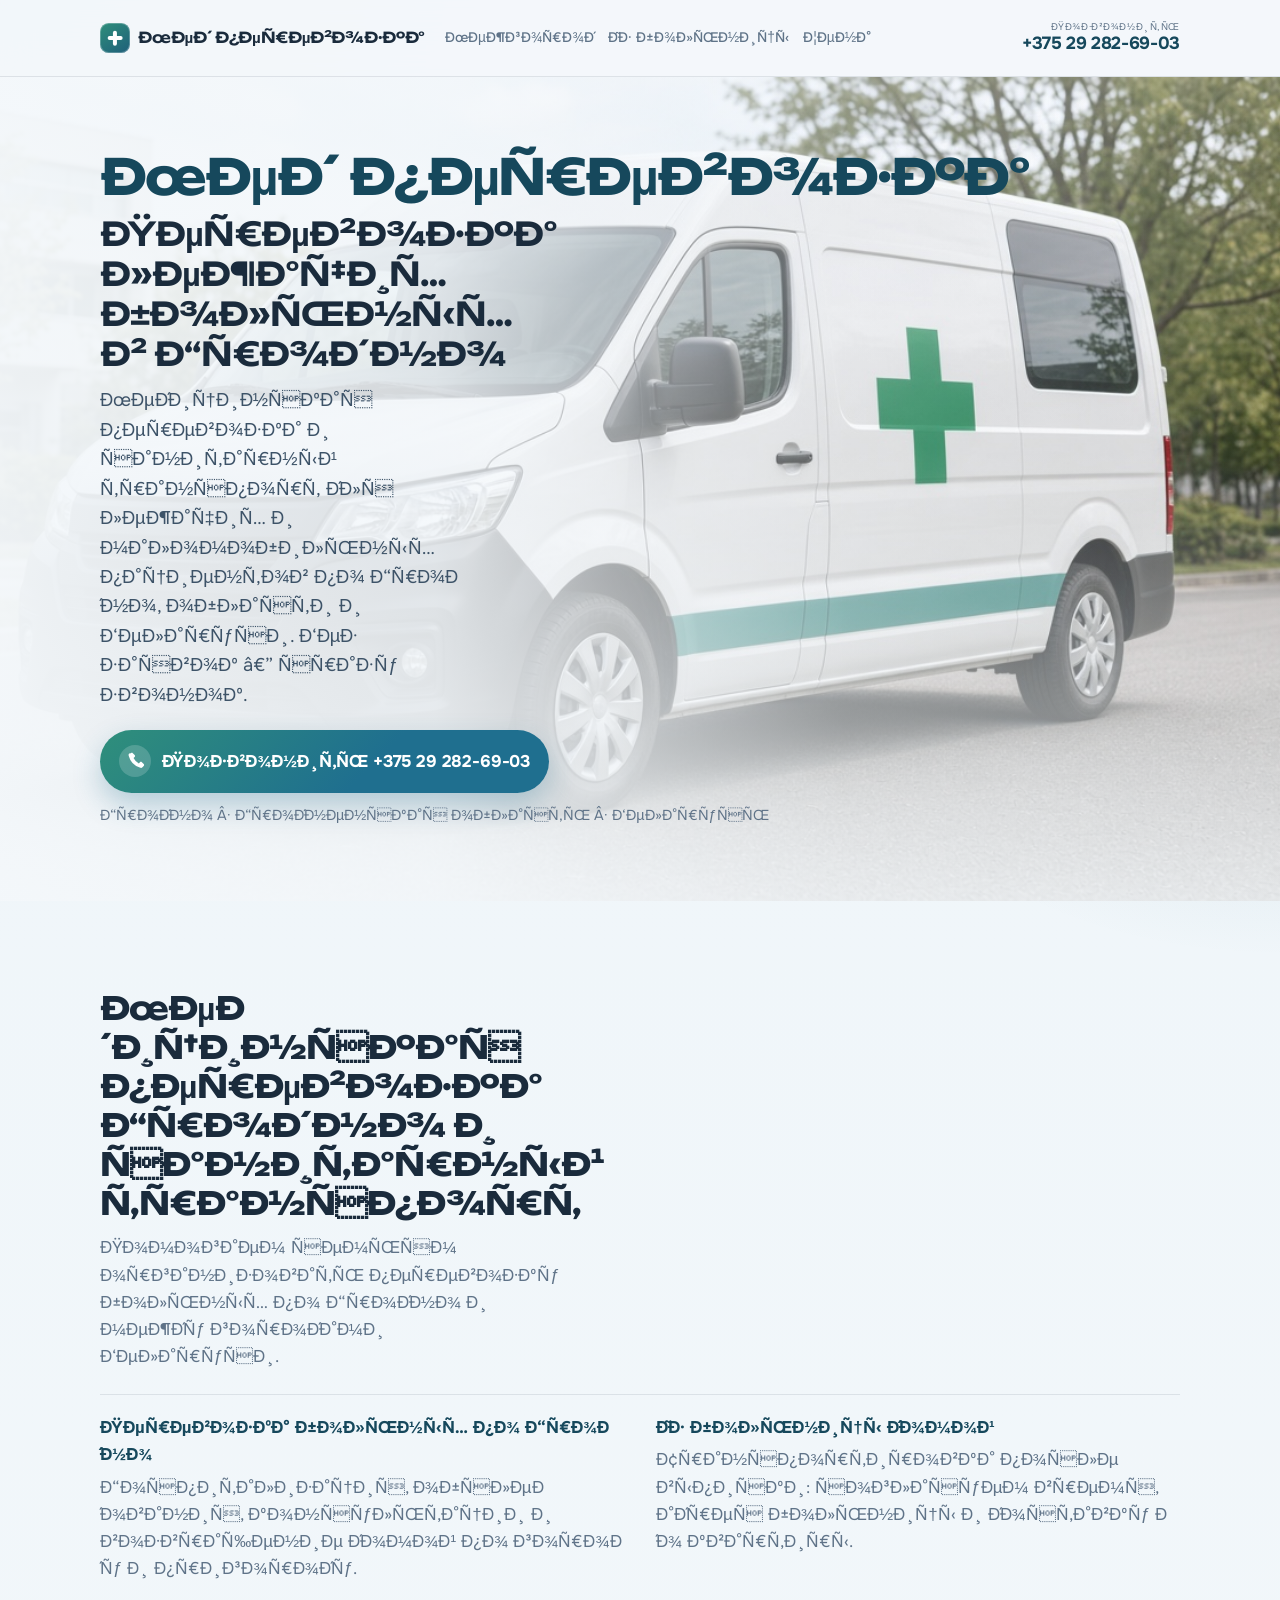
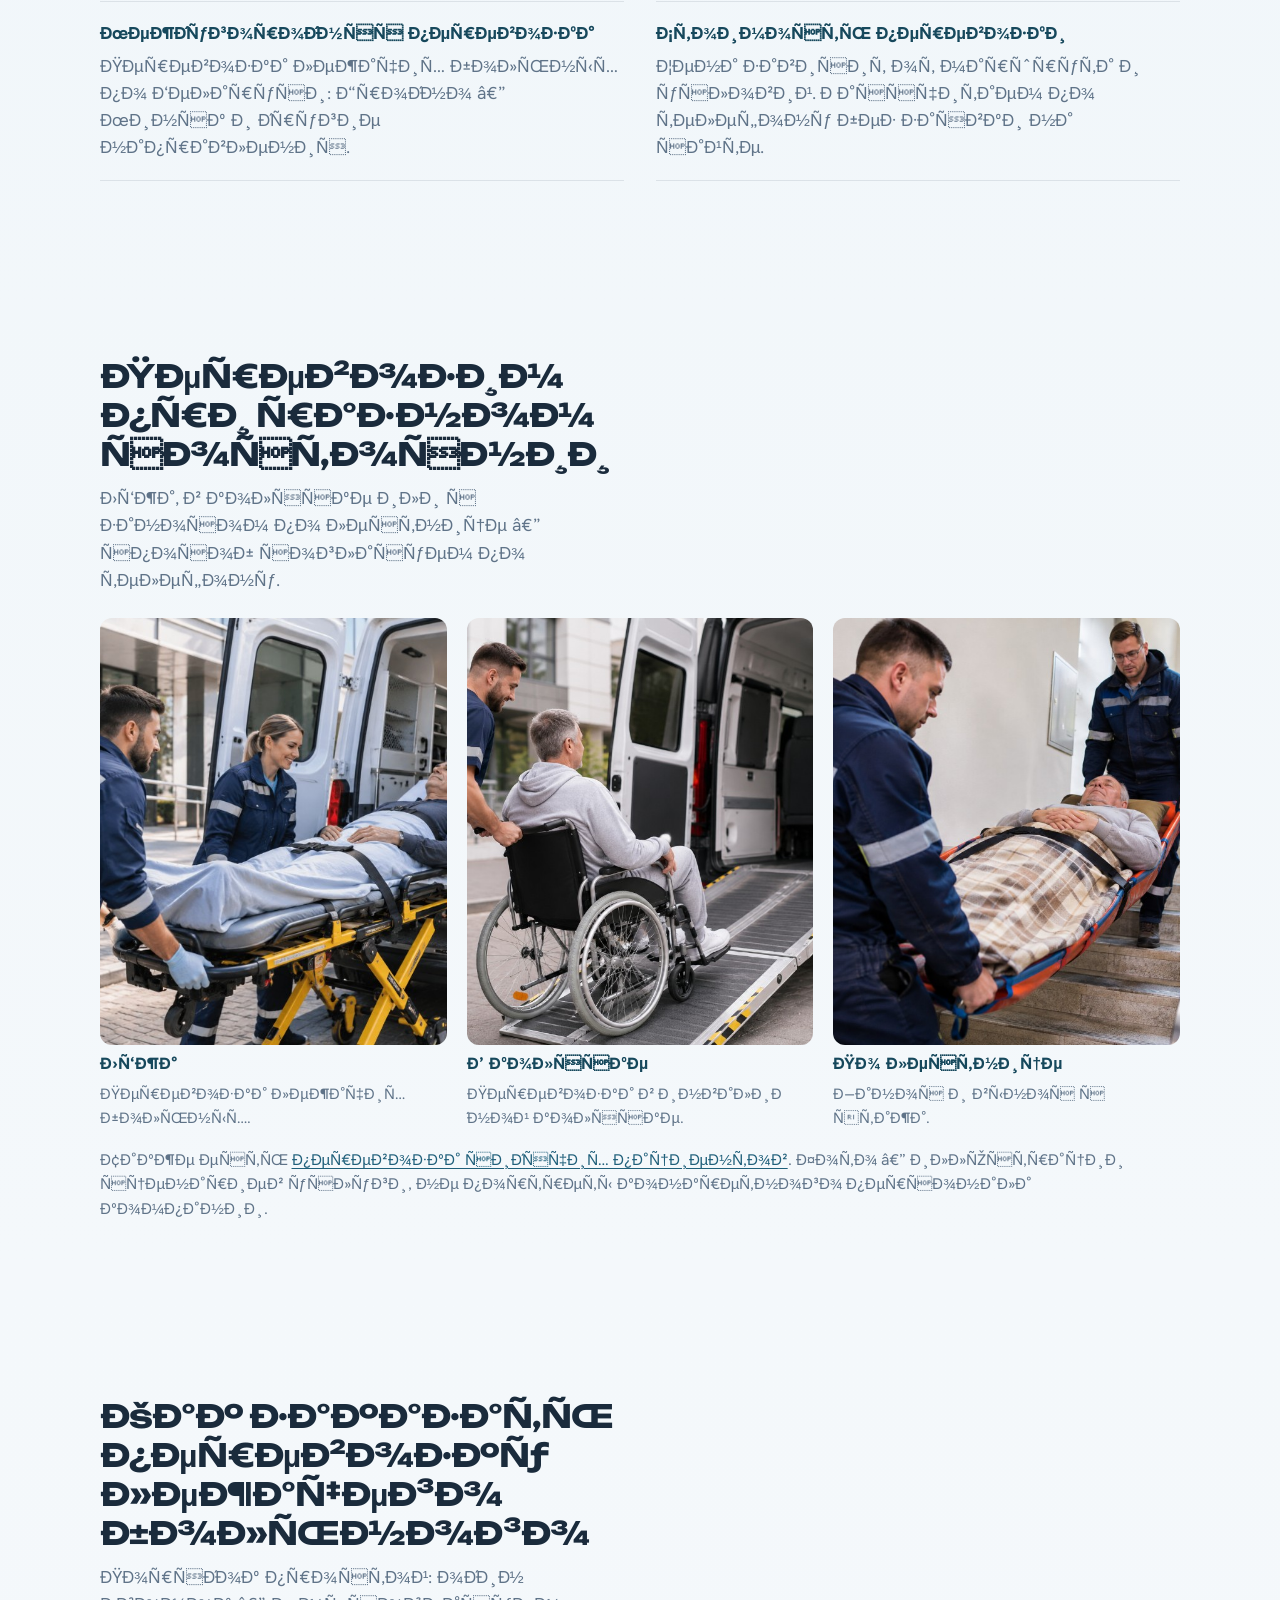
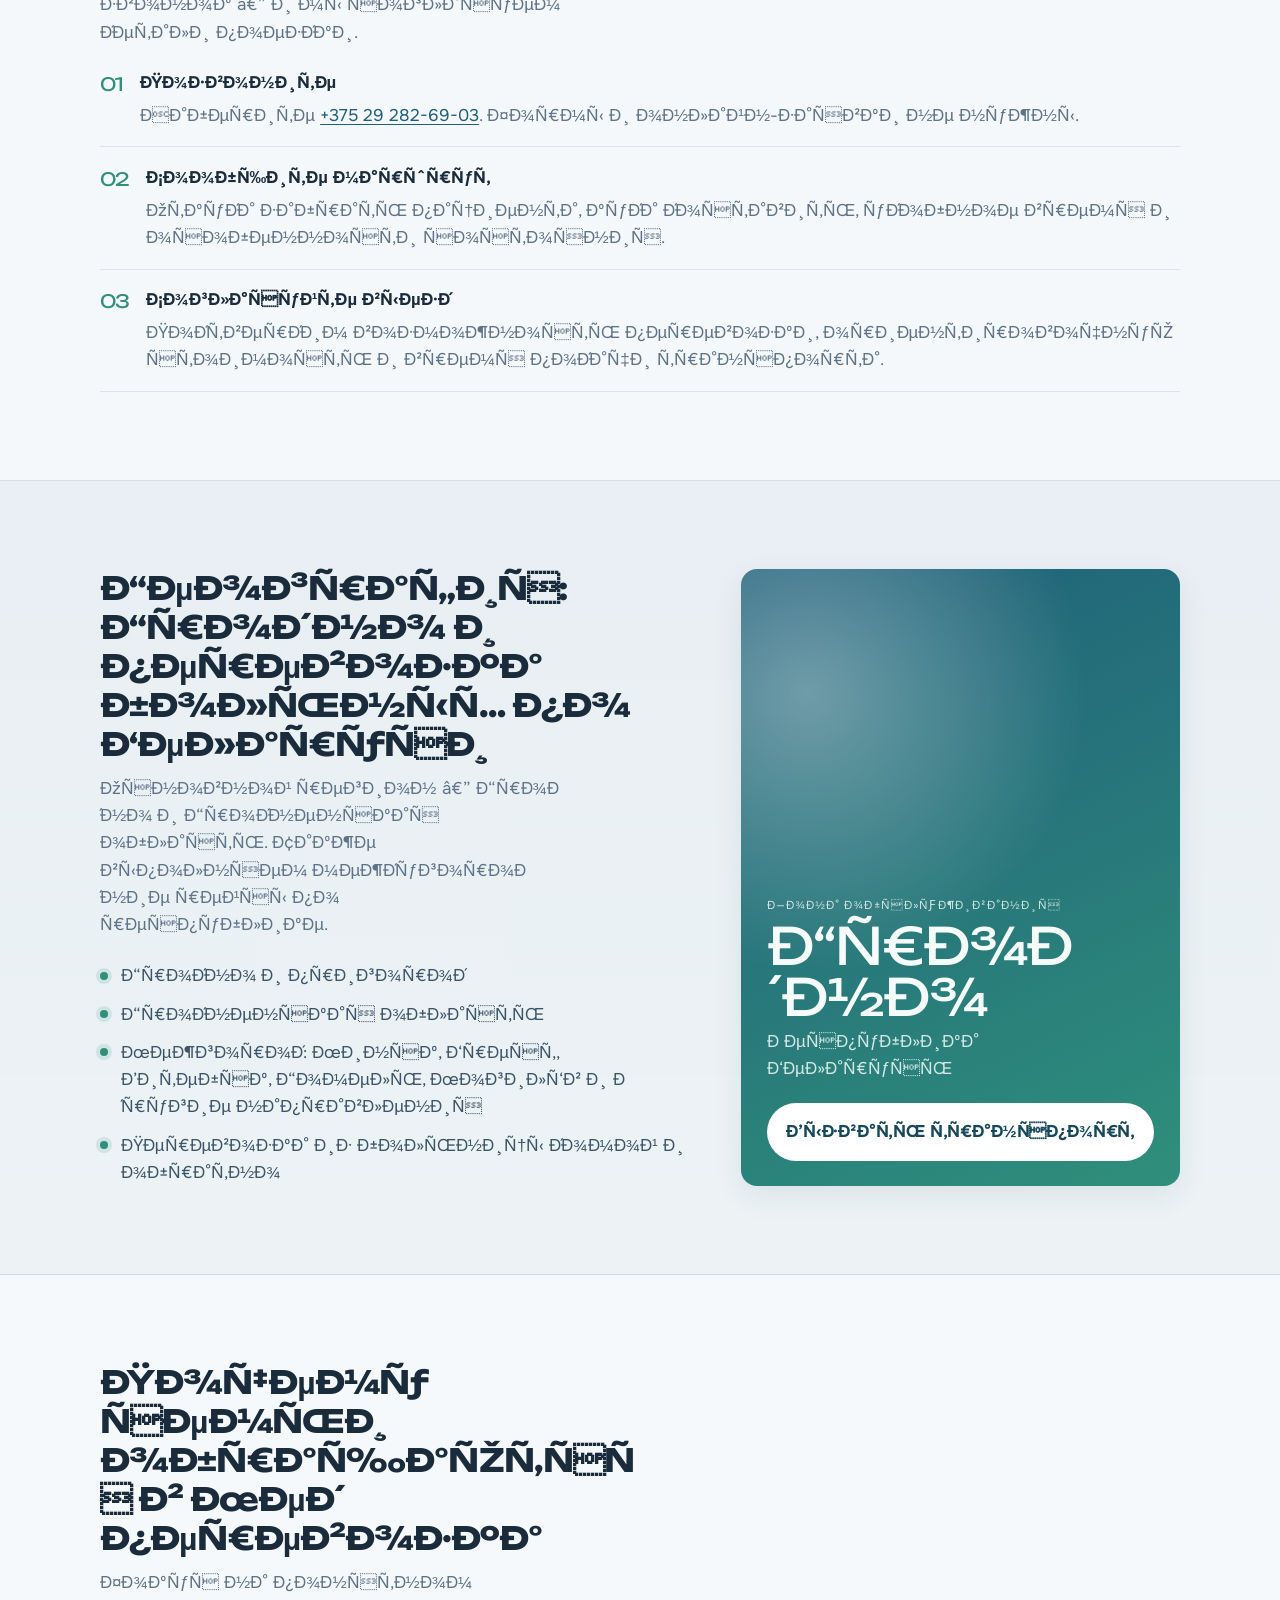
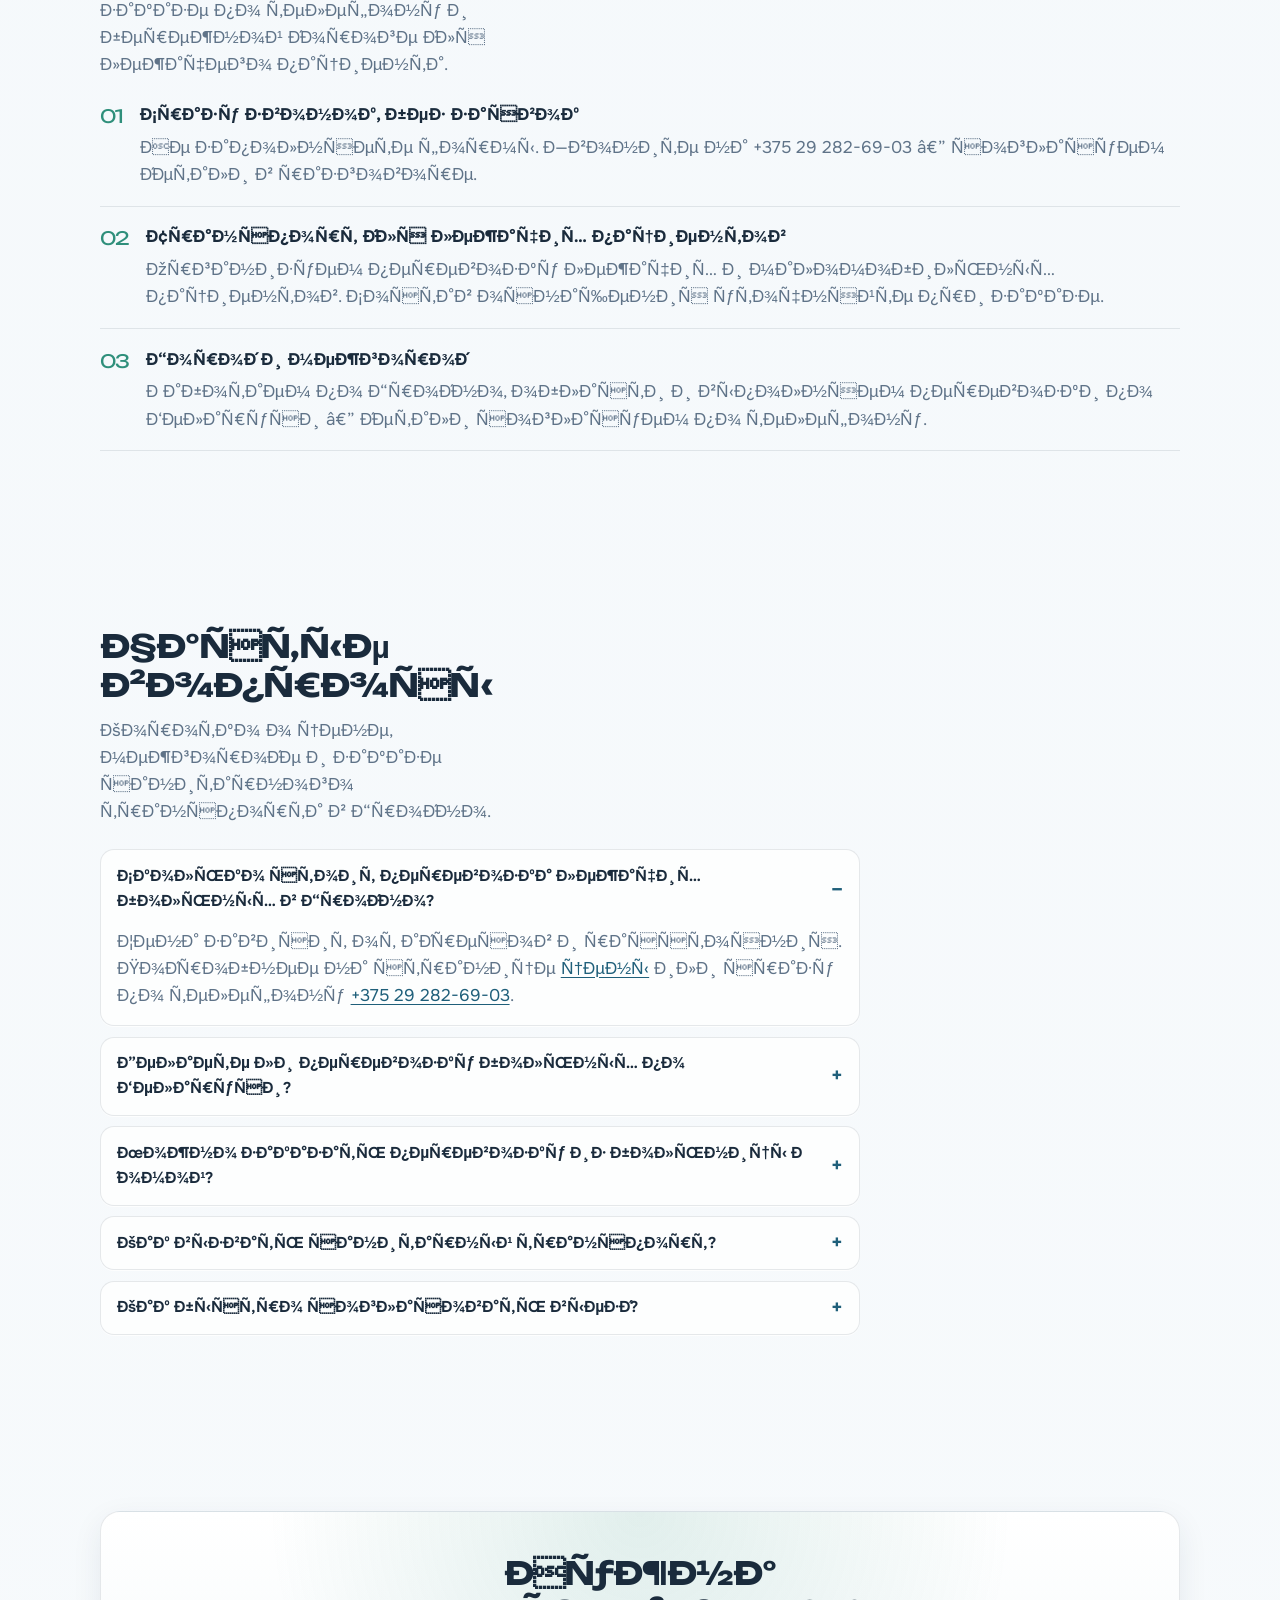
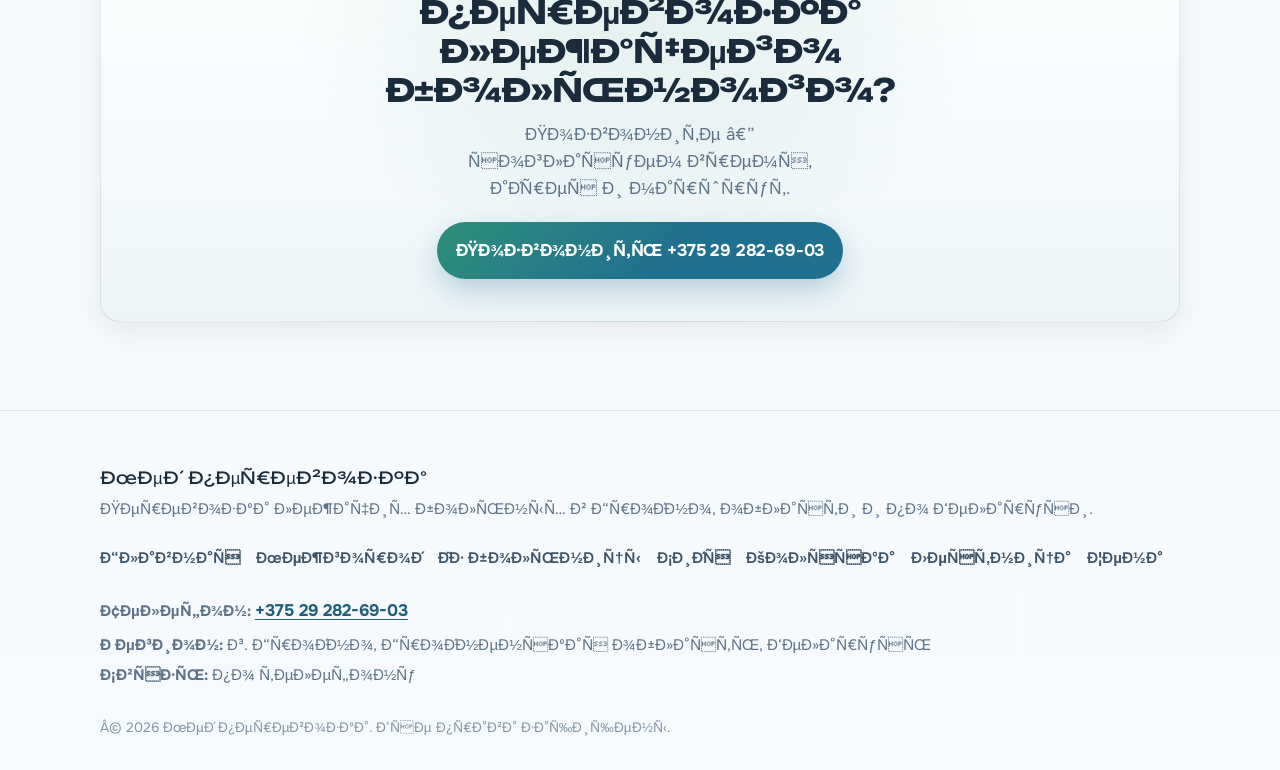
==== commit 24efc527: "Add SEO service pages for sitting, wheelchair and stair carry. Co-authored-by: Cursor <cursoragent@c" ====
--- a/index.html
+++ b/index.html
@@ -33,7 +33,7 @@
   <meta name="mobile-web-app-capable" content="yes">
 
   <title>Перевозка лежачих больных Гродно — Мед перевозка</title>
-  <meta name="description" content="Перевозка лежачих больных и маломобильных пациентов в Гродно, области и по Беларуси. Санитарный транспорт без заявок — сразу звонок: +375 29 282-69-03.">
+  <meta name="description" content="Перевозка лежачих больных Гродно и медицинская перевозка по городу и Беларуси. Санитарный транспорт без заявок — звонок: +375 29 282-69-03.">
   <meta name="robots" content="index, follow, max-image-preview:large, max-snippet:-1, max-video-preview:-1">
   <meta name="author" content="Мед перевозка">
   <meta name="geo.region" content="BY-HR">
@@ -99,10 +99,13 @@
           {"@type": "Country", "name": "Беларусь"}
         ],
         "knowsAbout": [
-          "перевозка лежачих больных",
+          "перевозка лежачих больных Гродно",
+          "перевозка больных Гродно",
+          "медицинская перевозка Гродно",
           "санитарный транспорт",
-          "медицинская перевозка",
-          "междугородняя перевозка больных"
+          "междугородняя перевозка больных",
+          "перевозка в инвалидной коляске",
+          "подъём пациента по лестнице"
         ],
         "hasOfferCatalog": {
           "@type": "OfferCatalog",
@@ -133,6 +136,33 @@
                 "@type": "Service",
                 "name": "Перевозка больного из больницы домой",
                 "areaServed": {"@type": "AdministrativeArea", "name": "Гродненская область"}
+              }
+            },
+            {
+              "@type": "Offer",
+              "url": "https://www.medtransfer.by/perevozka-sidya/",
+              "itemOffered": {
+                "@type": "Service",
+                "name": "Перевозка сидячих пациентов",
+                "areaServed": {"@type": "City", "name": "Гродно"}
+              }
+            },
+            {
+              "@type": "Offer",
+              "url": "https://www.medtransfer.by/invalidnaya-kolyaska/",
+              "itemOffered": {
+                "@type": "Service",
+                "name": "Перевозка в инвалидной коляске",
+                "areaServed": {"@type": "City", "name": "Гродно"}
+              }
+            },
+            {
+              "@type": "Offer",
+              "url": "https://www.medtransfer.by/podjem-po-lestnice/",
+              "itemOffered": {
+                "@type": "Service",
+                "name": "Подъём и спуск пациента по лестнице",
+                "areaServed": {"@type": "City", "name": "Гродно"}
               }
             }
           ]
@@ -265,7 +295,7 @@
       <div class="wrap hero-content">
         <p class="hero-brand">Мед перевозка</p>
         <h1 class="hero-title" id="hero-title">Перевозка лежачих больных в&nbsp;Гродно</h1>
-        <p class="hero-lead">Санитарный транспорт для лежачих и маломобильных пациентов по Гродно, области и Беларуси. Без заявок — сразу звонок.</p>
+        <p class="hero-lead">Медицинская перевозка и санитарный транспорт для лежачих и маломобильных пациентов по Гродно, области и Беларуси. Без заявок — сразу звонок.</p>
         <div class="hero-actions">
           <a class="btn btn-call" href="tel:+375292826903">
             <span class="btn-icon" aria-hidden="true">
@@ -281,8 +311,8 @@
 
     <section class="section section-services" id="uslugi" aria-labelledby="services-title">
       <div class="wrap">
-        <h2 id="services-title">Медицинская перевозка и санитарный транспорт</h2>
-        <p class="section-lead">Помогаем семьям организовать бережную транспортировку лежачих больных в Гродно и между городами.</p>
+        <h2 id="services-title">Медицинская перевозка Гродно и санитарный транспорт</h2>
+        <p class="section-lead">Помогаем семьям организовать перевозку больных по Гродно и между городами Беларуси.</p>
         <ul class="service-list">
           <li>
             <h3>Перевозка больных по Гродно</h3>
@@ -310,21 +340,28 @@
         <p class="section-lead">Лёжа, в коляске или с заносом по лестнице — способ согласуем по телефону.</p>
         <ul class="care-grid">
           <li>
-            <img src="/care-lying.jpg" alt="Погрузка лежачего пациента на носилках в медицинский транспорт" width="640" height="427" loading="lazy" decoding="async">
-            <h3>Лёжа</h3>
-            <p>Транспортировка на носилках.</p>
-          </li>
-          <li>
-            <img src="/care-wheelchair.jpg" alt="Посадка пациента в инвалидной коляске в медицинский транспорт по пандусу" width="640" height="427" loading="lazy" decoding="async">
-            <h3>В коляске</h3>
-            <p>Посадка и сопровождение.</p>
-          </li>
-          <li>
-            <img src="/care-stairs.jpg" alt="Занос лежачего пациента на носилках по лестнице в доме" width="640" height="427" loading="lazy" decoding="async">
-            <h3>Занос на этаж</h3>
-            <p>Вынос и занос по лестнице.</p>
+            <a href="/">
+              <img src="/care-lying.jpg" alt="Погрузка лежачего пациента на носилках в медицинский транспорт" width="640" height="427" loading="lazy" decoding="async">
+              <h3>Лёжа</h3>
+              <p>Перевозка лежачих больных.</p>
+            </a>
+          </li>
+          <li>
+            <a href="/invalidnaya-kolyaska/">
+              <img src="/care-wheelchair.jpg" alt="Посадка пациента в инвалидной коляске в транспорт по пандусу" width="640" height="427" loading="lazy" decoding="async">
+              <h3>В коляске</h3>
+              <p>Перевозка в инвалидной коляске.</p>
+            </a>
+          </li>
+          <li>
+            <a href="/podjem-po-lestnice/">
+              <img src="/care-stairs.jpg" alt="Подъём и спуск лежачего пациента по лестнице на носилках" width="640" height="427" loading="lazy" decoding="async">
+              <h3>По лестнице</h3>
+              <p>Занос и вынос с этажа.</p>
+            </a>
           </li>
         </ul>
+        <p class="care-note">Также есть <a href="/perevozka-sidya/">перевозка сидячих пациентов</a>. Фото — иллюстрации сценариев услуги, не портреты конкретного персонала компании.</p>
       </div>
     </section>
 
@@ -459,7 +496,10 @@
       <nav class="footer-nav" aria-label="Навигация в подвале">
         <a href="/">Главная</a>
         <a href="/mezhgorod/">Межгород</a>
-        <a href="/iz-bolnicy-domoj/">Из больницы домой</a>
+        <a href="/iz-bolnicy-domoj/">Из больницы</a>
+        <a href="/perevozka-sidya/">Сидя</a>
+        <a href="/invalidnaya-kolyaska/">Коляска</a>
+        <a href="/podjem-po-lestnice/">Лестница</a>
         <a href="/cena/">Цена</a>
       </nav>
       <div class="footer-contacts">
--- a/styles.css
+++ b/styles.css
@@ -728,10 +728,47 @@
   color: var(--brand-deep);
 }
 
+.care-grid a {
+  display: grid;
+  gap: 0.4rem;
+  color: inherit;
+  text-decoration: none;
+}
+
+.care-grid a:hover h3 {
+  color: var(--brand);
+}
+
 .care-grid p {
   margin: 0;
   color: var(--ink-muted);
   font-size: 0.92rem;
+}
+
+.care-note {
+  margin: 1.1rem 0 0;
+  color: var(--ink-muted);
+  font-size: 0.95rem;
+}
+
+.page-figure {
+  margin: 0 0 1.5rem;
+}
+
+.page-figure img {
+  width: 100%;
+  max-width: 420px;
+  aspect-ratio: 3 / 2;
+  object-fit: cover;
+  border-radius: 12px;
+  background: #d7e6ef;
+}
+
+.page-figure figcaption {
+  margin-top: 0.45rem;
+  color: var(--ink-muted);
+  font-size: 0.85rem;
+  max-width: 42ch;
 }
 
 .page {
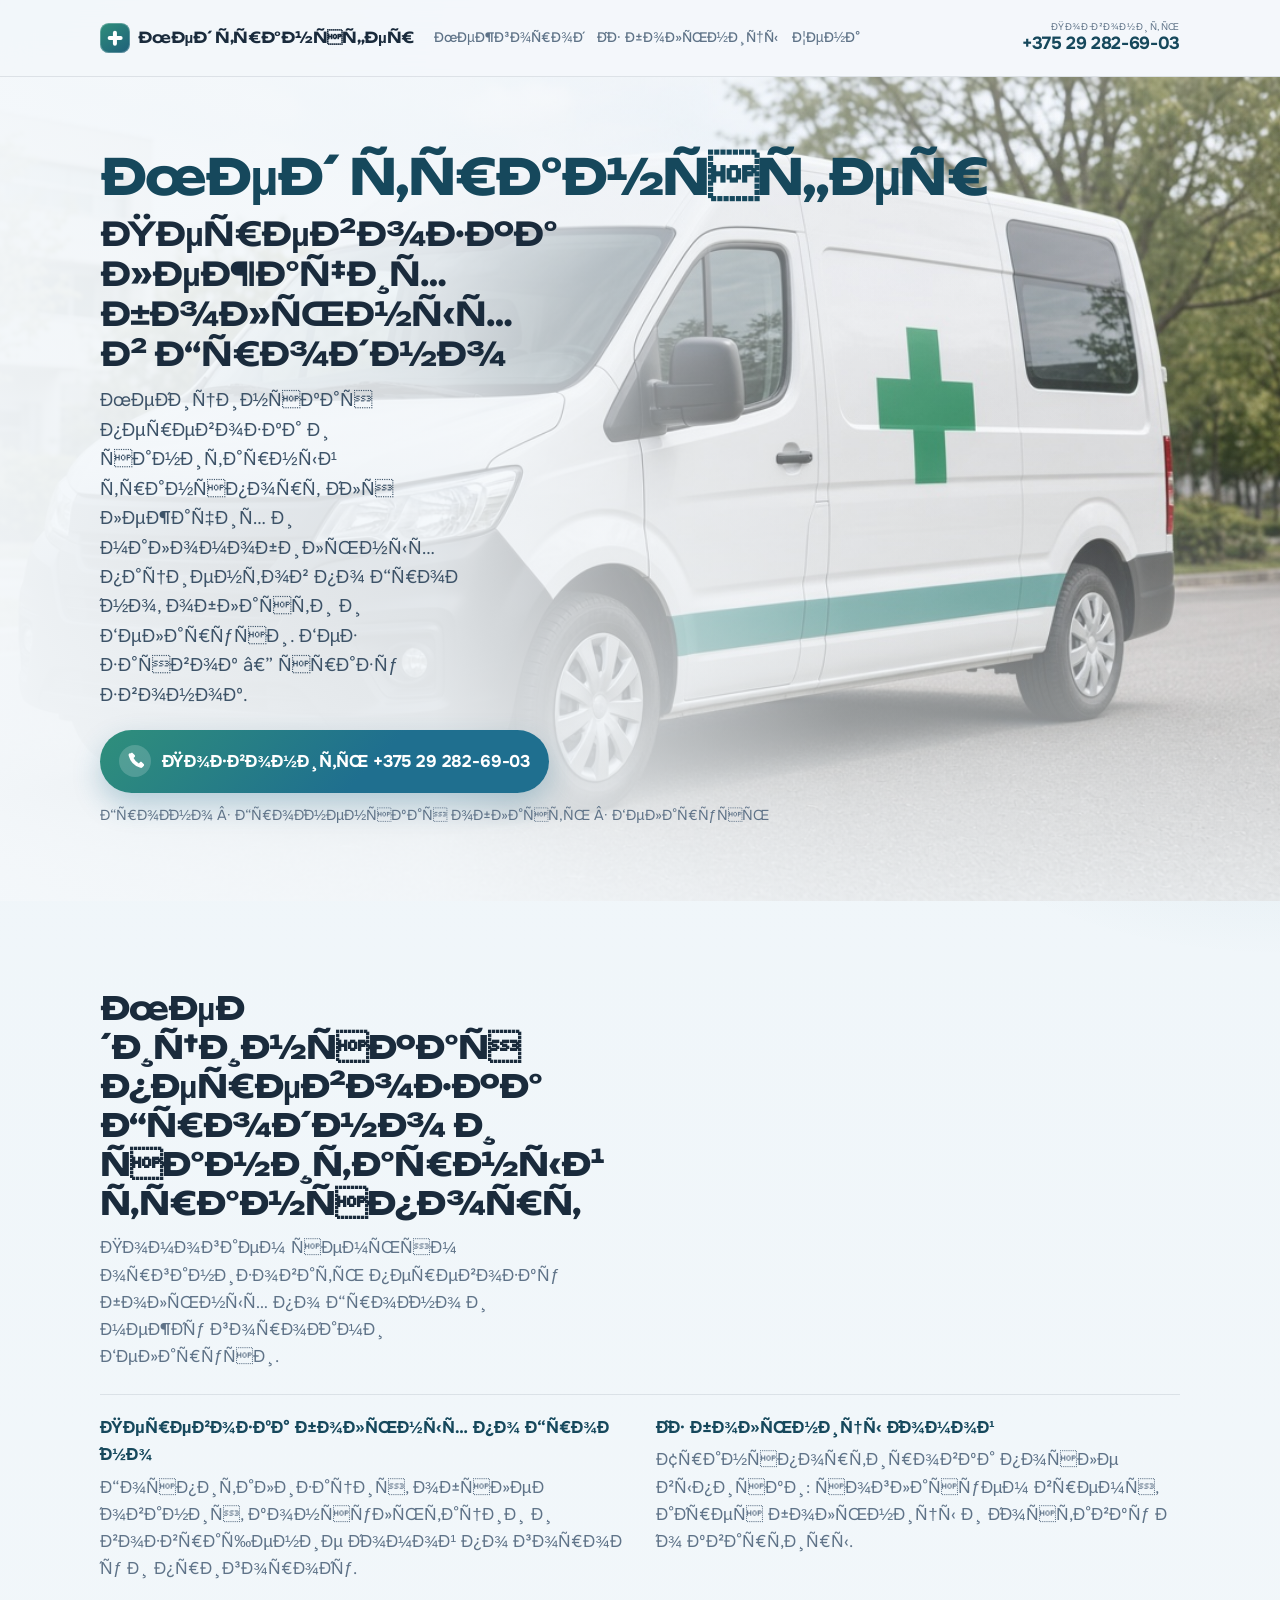
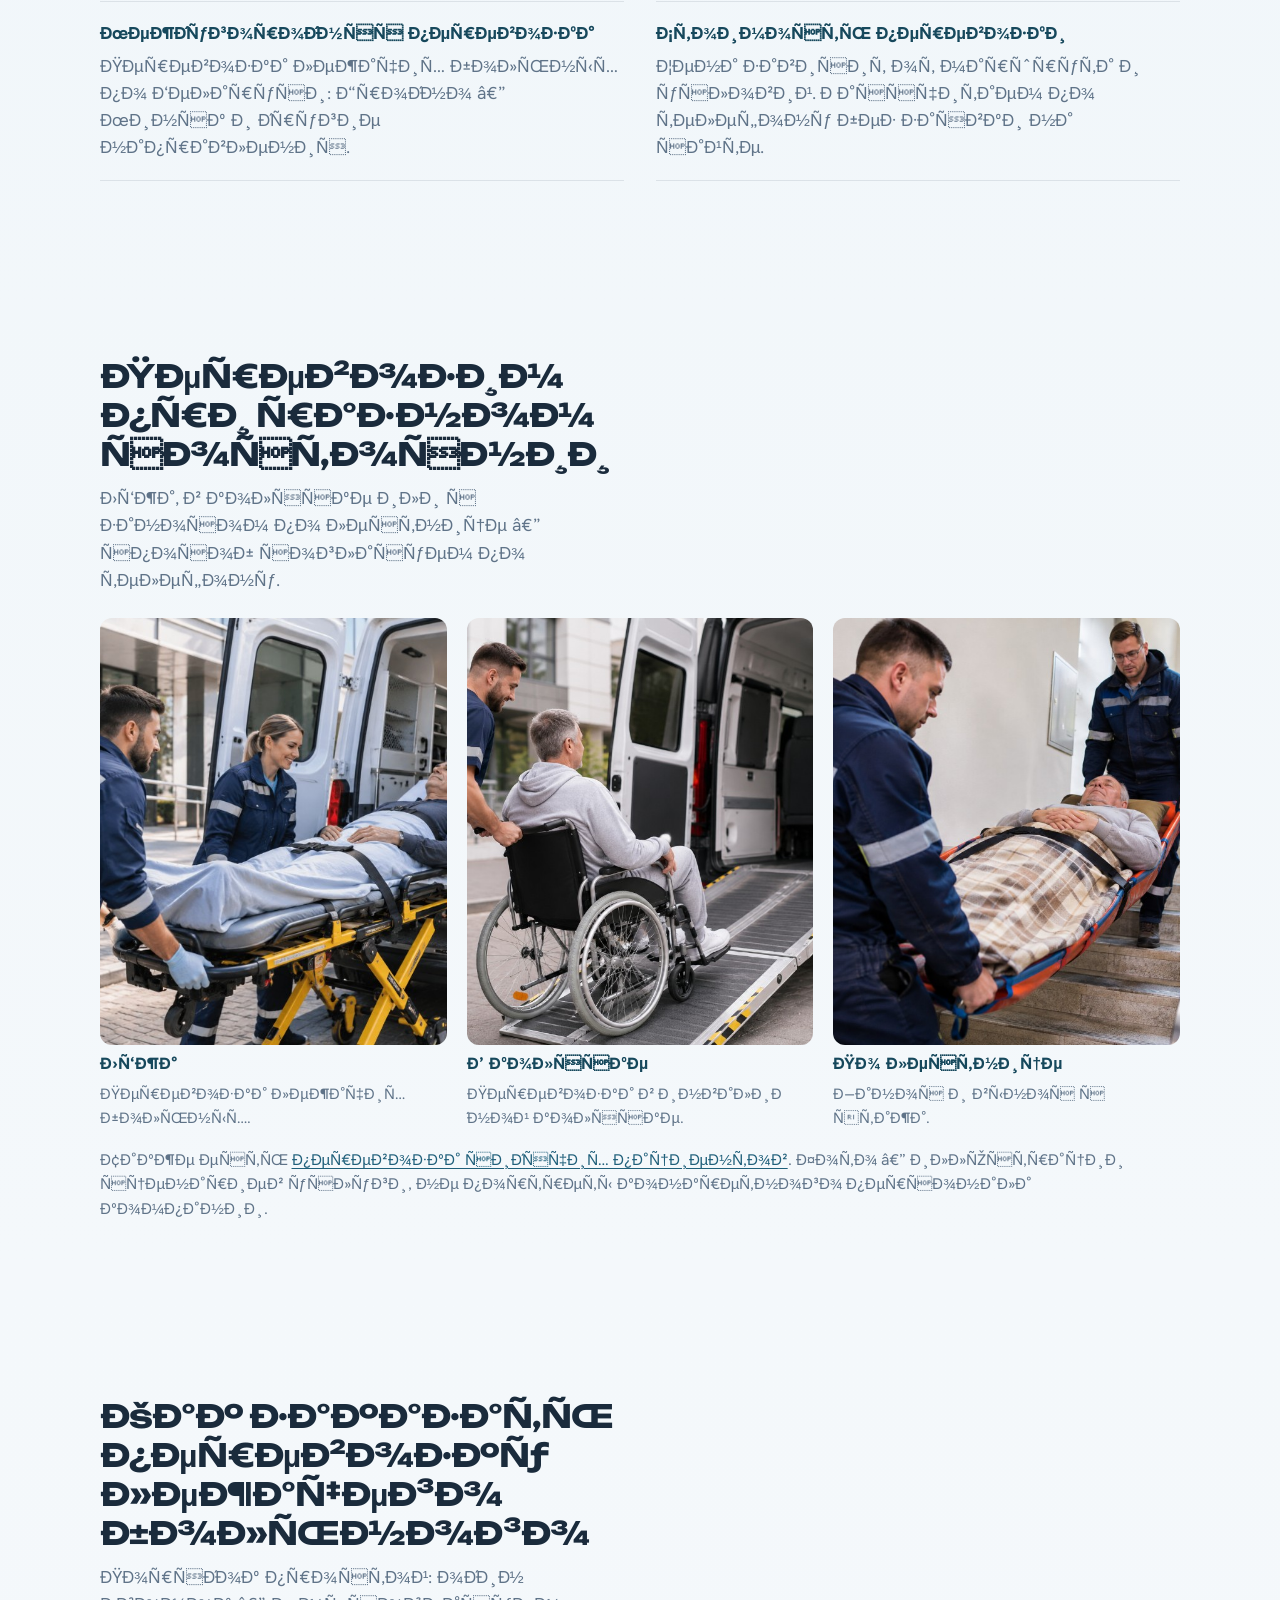
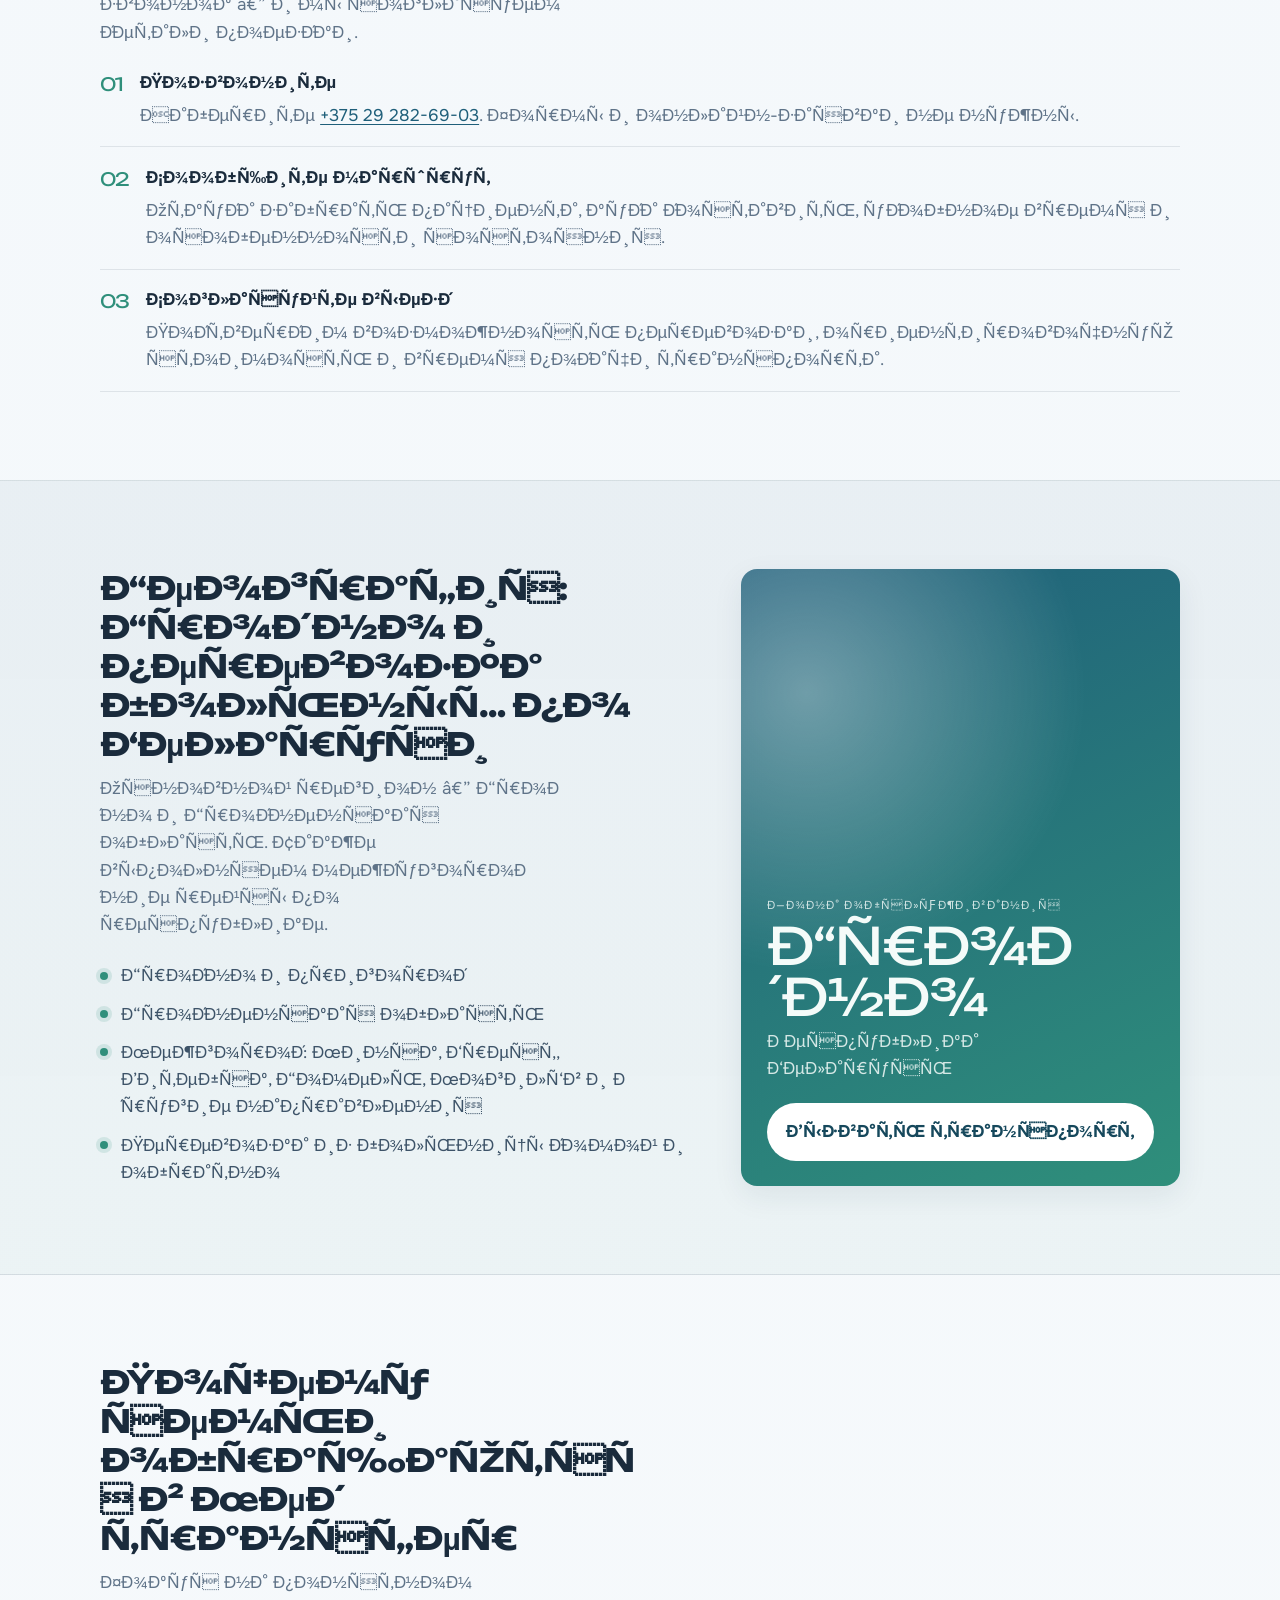
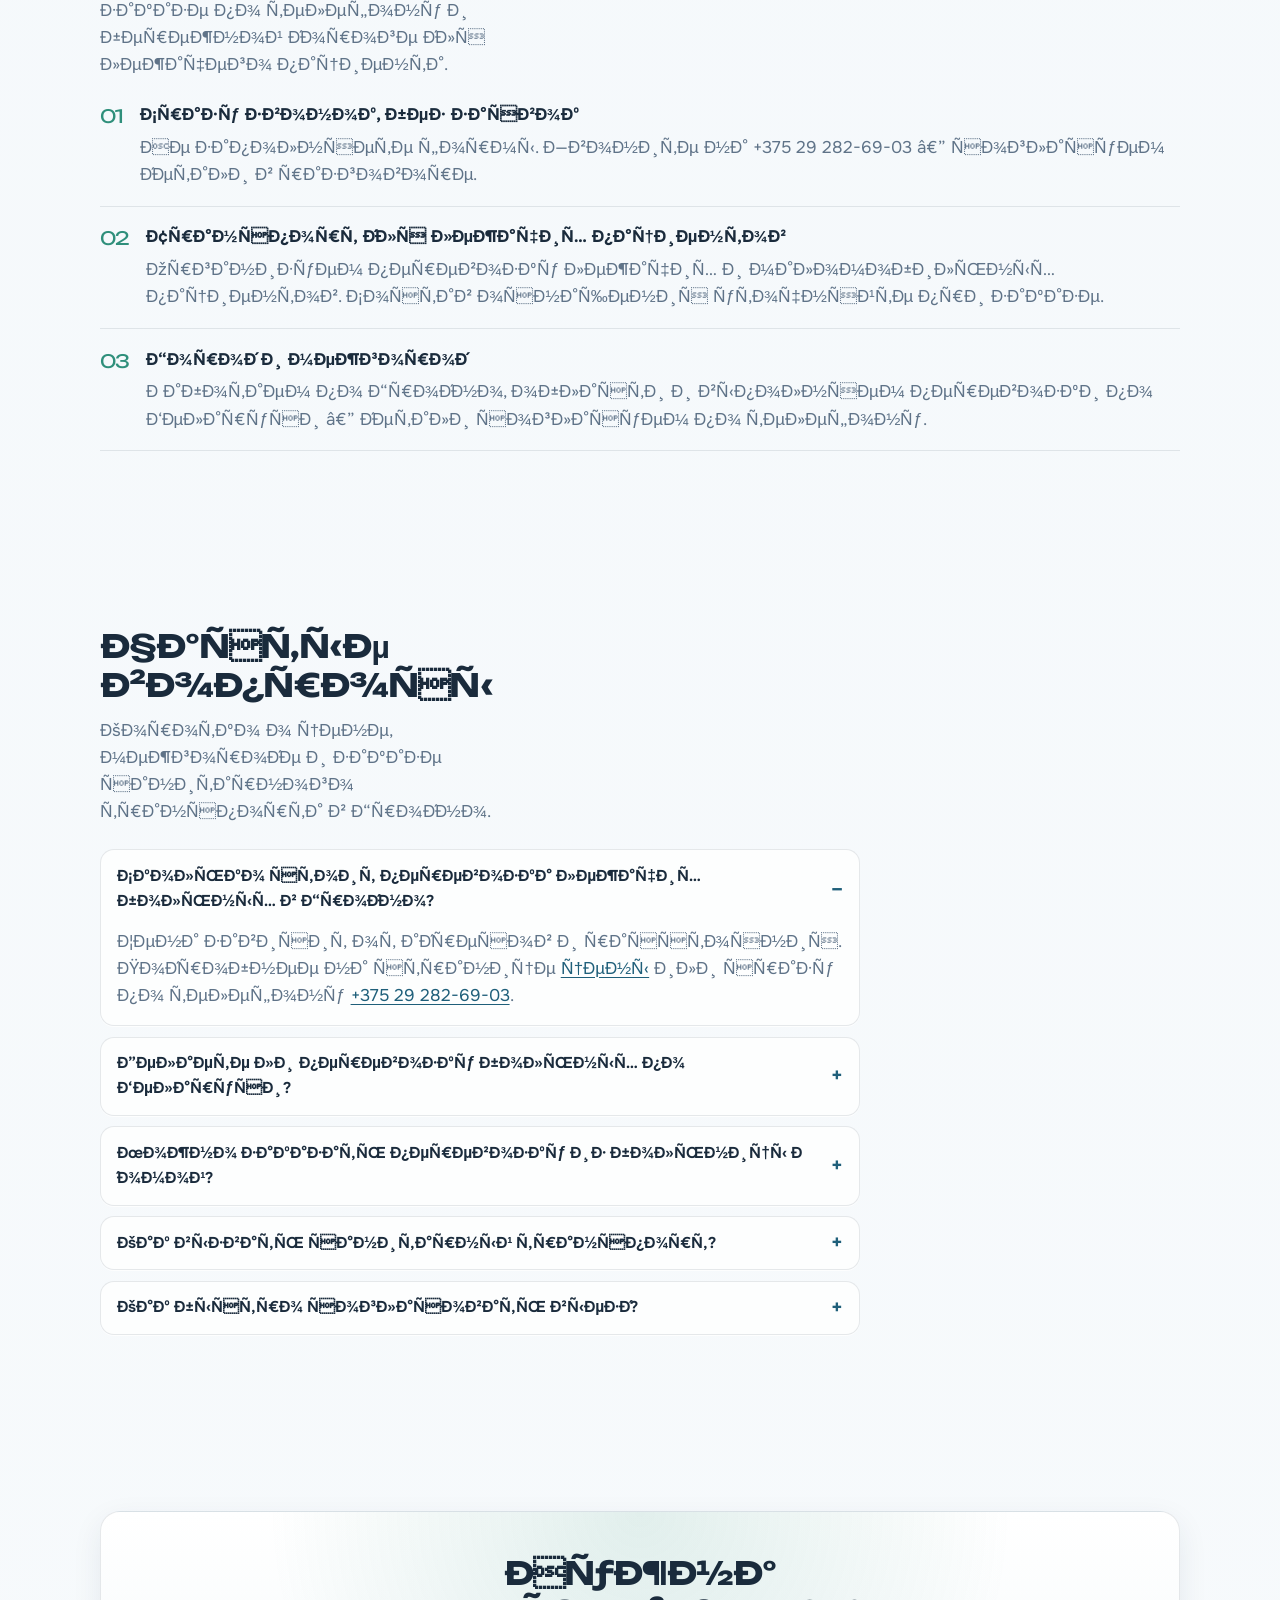
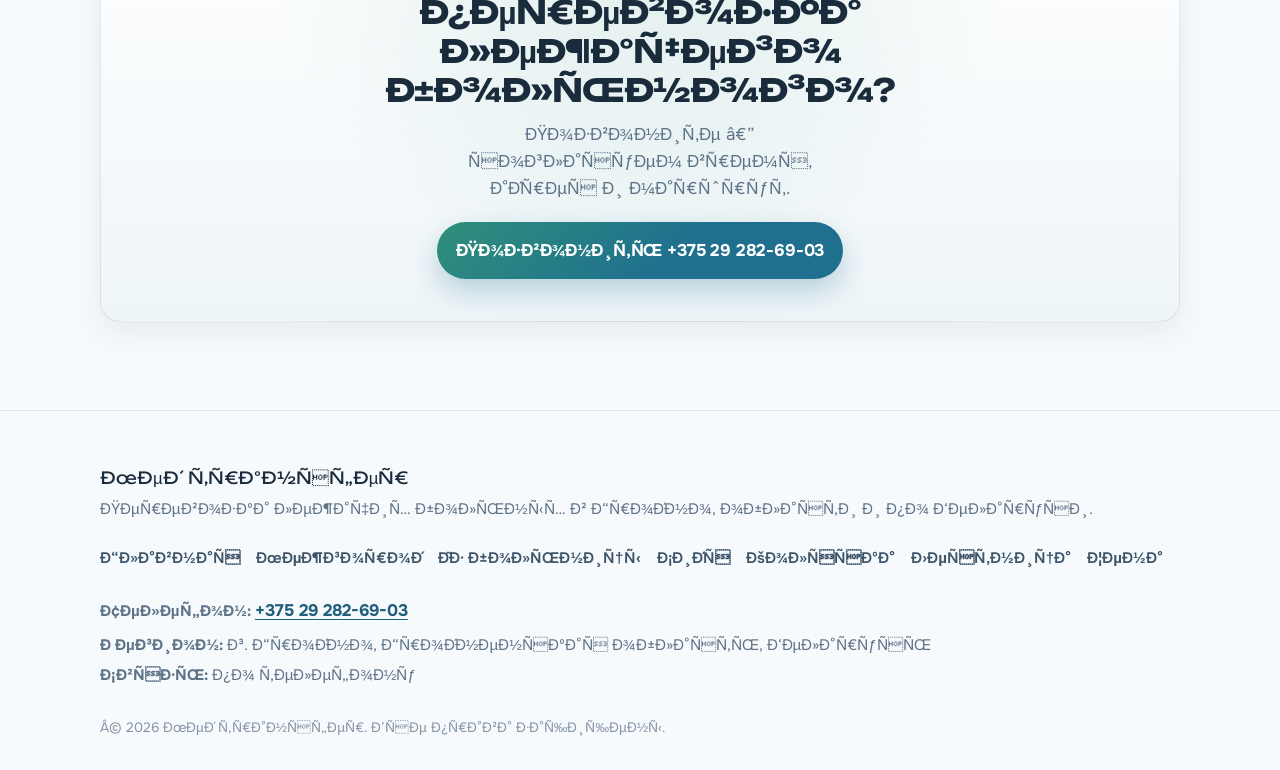
==== commit d7a5069d: "Rename brand from Мед перевозка to Мед трансфер sitewide. Co-authored-by: Cursor <cursoragent@cursor" ====
--- a/index.html
+++ b/index.html
@@ -32,10 +32,10 @@
   <meta name="apple-mobile-web-app-status-bar-style" content="black-translucent">
   <meta name="mobile-web-app-capable" content="yes">
 
-  <title>Перевозка лежачих больных Гродно — Мед перевозка</title>
+  <title>Перевозка лежачих больных Гродно — Мед трансфер</title>
   <meta name="description" content="Перевозка лежачих больных Гродно и медицинская перевозка по городу и Беларуси. Санитарный транспорт без заявок — звонок: +375 29 282-69-03.">
   <meta name="robots" content="index, follow, max-image-preview:large, max-snippet:-1, max-video-preview:-1">
-  <meta name="author" content="Мед перевозка">
+  <meta name="author" content="Мед трансфер">
   <meta name="geo.region" content="BY-HR">
   <meta name="geo.placename" content="Гродно">
   <link rel="canonical" href="https://www.medtransfer.by/">
@@ -45,17 +45,17 @@
 
   <meta property="og:locale" content="ru_BY">
   <meta property="og:type" content="website">
-  <meta property="og:site_name" content="Мед перевозка">
-  <meta property="og:title" content="Перевозка лежачих больных Гродно — Мед перевозка">
+  <meta property="og:site_name" content="Мед трансфер">
+  <meta property="og:title" content="Перевозка лежачих больных Гродно — Мед трансфер">
   <meta property="og:description" content="Санитарный транспорт для лежачих больных в Гродно и по Беларуси. Телефон: +375 29 282-69-03.">
   <meta property="og:url" content="https://www.medtransfer.by/">
   <meta property="og:image" content="https://www.medtransfer.by/og-cover.svg">
   <meta property="og:image:width" content="1200">
   <meta property="og:image:height" content="630">
-  <meta property="og:image:alt" content="Мед перевозка — перевозка лежачих больных в Гродно">
+  <meta property="og:image:alt" content="Мед трансфер — перевозка лежачих больных в Гродно">
 
   <meta name="twitter:card" content="summary_large_image">
-  <meta name="twitter:title" content="Перевозка лежачих больных Гродно — Мед перевозка">
+  <meta name="twitter:title" content="Перевозка лежачих больных Гродно — Мед трансфер">
   <meta name="twitter:description" content="Перевозка лежачих больных в Гродно и по Беларуси. Звоните +375 29 282-69-03.">
   <meta name="twitter:image" content="https://www.medtransfer.by/og-cover.svg">
 
@@ -80,8 +80,8 @@
       {
         "@type": "LocalBusiness",
         "@id": "https://www.medtransfer.by/#organization",
-        "name": "Мед перевозка",
-        "alternateName": ["МедПеревозка", "Medtransfer"],
+        "name": "Мед трансфер",
+        "alternateName": ["Мед трансфер", "МедТрансфер", "Medtransfer", "Med Transfer"],
         "description": "Перевозка лежачих больных и маломобильных пациентов в Гродно, Гродненской области и по Республике Беларусь.",
         "url": "https://www.medtransfer.by/",
         "telephone": "+375292826903",
@@ -179,7 +179,7 @@
         "@type": "WebSite",
         "@id": "https://www.medtransfer.by/#website",
         "url": "https://www.medtransfer.by/",
-        "name": "Мед перевозка",
+        "name": "Мед трансфер",
         "publisher": {"@id": "https://www.medtransfer.by/#organization"},
         "inLanguage": "ru"
       },
@@ -187,7 +187,7 @@
         "@type": "WebPage",
         "@id": "https://www.medtransfer.by/#webpage",
         "url": "https://www.medtransfer.by/",
-        "name": "Перевозка лежачих больных Гродно — Мед перевозка",
+        "name": "Перевозка лежачих больных Гродно — Мед трансфер",
         "isPartOf": {"@id": "https://www.medtransfer.by/#website"},
         "about": {"@id": "https://www.medtransfer.by/#organization"},
         "description": "Перевозка лежачих больных и маломобильных пациентов в Гродно и по Беларуси.",
@@ -263,9 +263,9 @@
   <header class="site-header" id="top">
     <div class="wrap header-inner">
       <div class="header-brand-block">
-        <a class="logo" href="/" aria-label="Мед перевозка — на главную">
+        <a class="logo" href="/" aria-label="Мед трансфер — на главную">
           <span class="logo-mark" aria-hidden="true"></span>
-          <span class="logo-text">Мед перевозка</span>
+          <span class="logo-text">Мед трансфер</span>
         </a>
         <nav class="site-nav" aria-label="Разделы сайта">
           <a href="/mezhgorod/">Межгород</a>
@@ -288,12 +288,12 @@
   <main id="main">
     <section class="hero" aria-labelledby="hero-title">
       <div class="hero-atmosphere" aria-hidden="true">
-        <img class="hero-photo" src="/hero-medical.jpg" alt="Медицинский транспорт Мед перевозка для перевозки лежачих больных" width="1920" height="1080" decoding="async" fetchpriority="high">
+        <img class="hero-photo" src="/hero-medical.jpg" alt="Медицинский транспорт Мед трансфер для перевозки лежачих больных" width="1920" height="1080" decoding="async" fetchpriority="high">
         <div class="hero-veil"></div>
       </div>
 
       <div class="wrap hero-content">
-        <p class="hero-brand">Мед перевозка</p>
+        <p class="hero-brand">Мед трансфер</p>
         <h1 class="hero-title" id="hero-title">Перевозка лежачих больных в&nbsp;Гродно</h1>
         <p class="hero-lead">Медицинская перевозка и санитарный транспорт для лежачих и маломобильных пациентов по Гродно, области и Беларуси. Без заявок — сразу звонок.</p>
         <div class="hero-actions">
@@ -418,7 +418,7 @@
 
     <section class="section section-why" id="pochemu" aria-labelledby="why-title">
       <div class="wrap">
-        <h2 id="why-title">Почему семьи обращаются в Мед перевозка</h2>
+        <h2 id="why-title">Почему семьи обращаются в Мед трансфер</h2>
         <p class="section-lead">Фокус на понятном заказе по телефону и бережной дороге для лежачего пациента.</p>
         <ol class="why-list">
           <li>
@@ -490,7 +490,7 @@
   <footer class="site-footer">
     <div class="wrap footer-inner">
       <div class="footer-brand">
-        <p class="footer-name">Мед перевозка</p>
+        <p class="footer-name">Мед трансфер</p>
         <p>Перевозка лежачих больных в Гродно, области и по Беларуси.</p>
       </div>
       <nav class="footer-nav" aria-label="Навигация в подвале">
@@ -507,7 +507,7 @@
         <p><strong>Регион:</strong> г. Гродно, Гродненская область, Беларусь</p>
         <p><strong>Связь:</strong> по телефону</p>
       </div>
-      <p class="footer-copy">© <span id="year">2026</span> Мед перевозка. Все права защищены.</p>
+      <p class="footer-copy">© <span id="year">2026</span> Мед трансфер. Все права защищены.</p>
     </div>
   </footer>
 
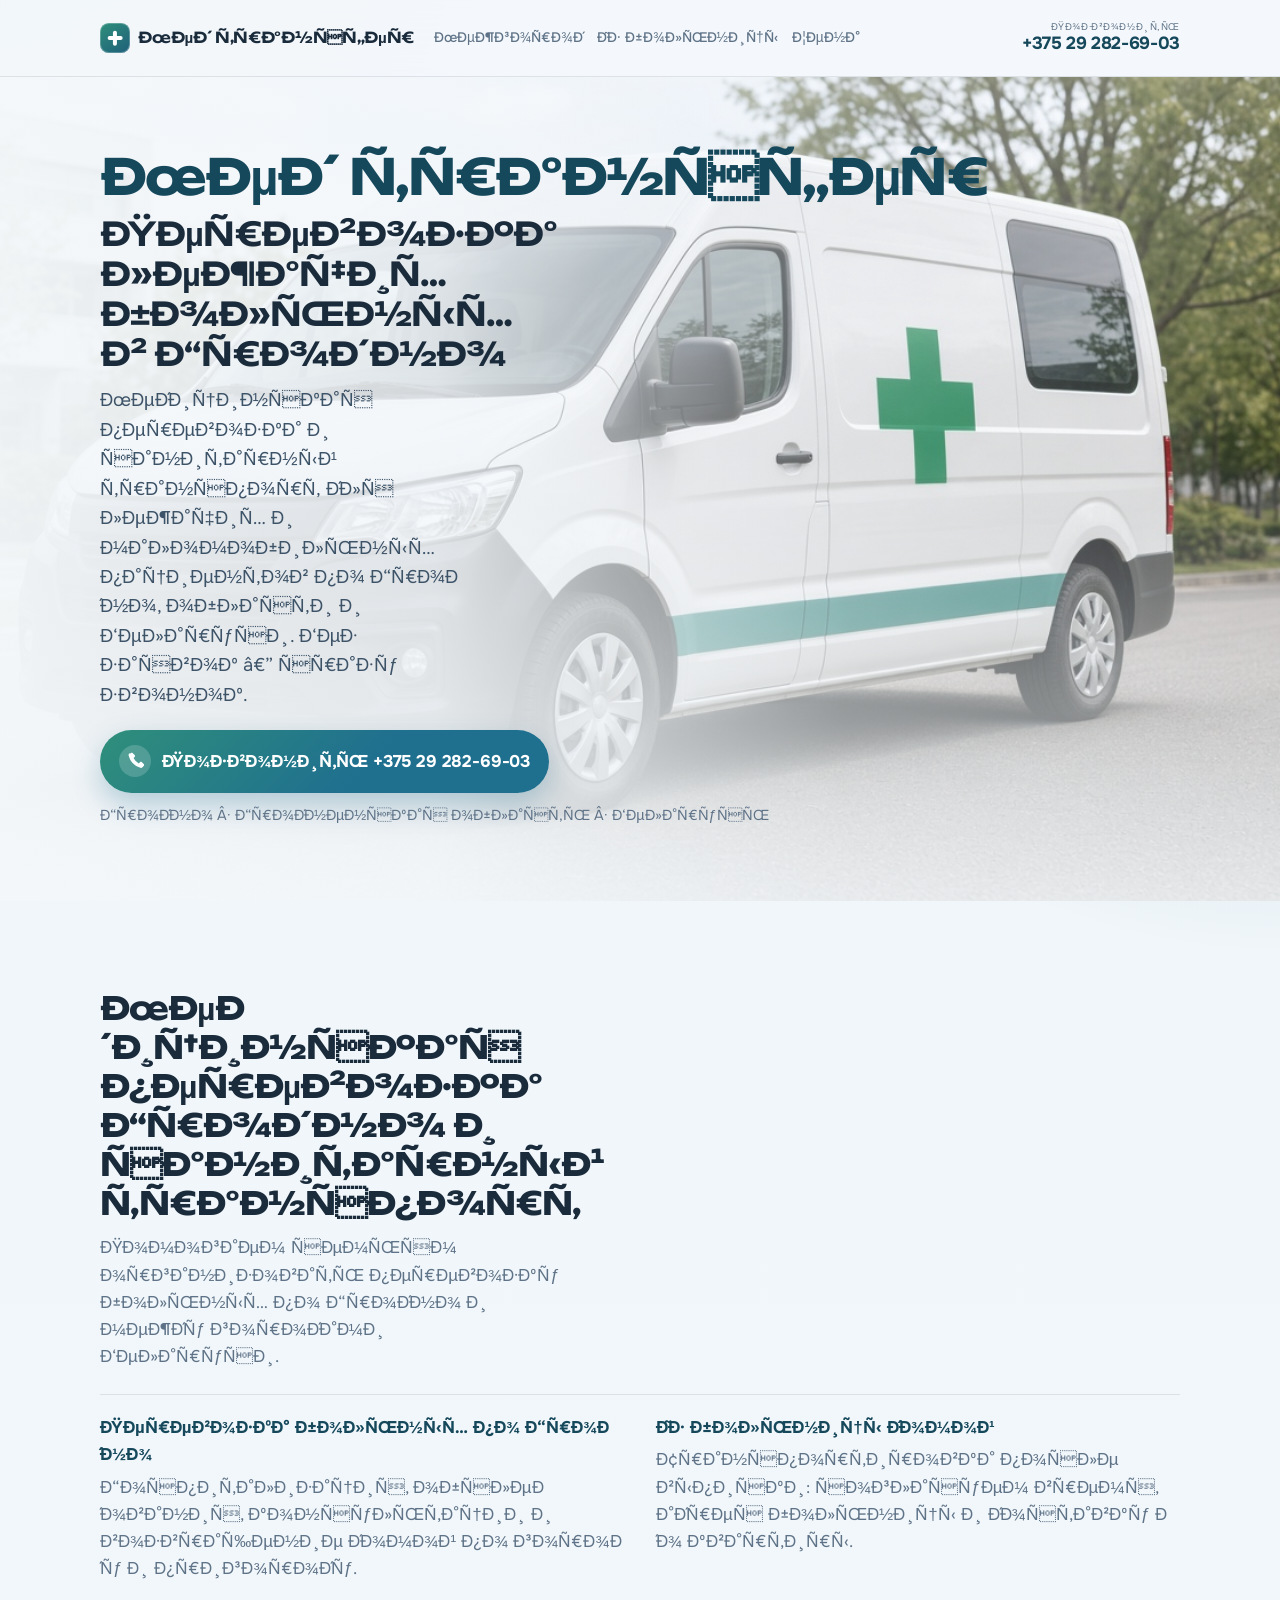
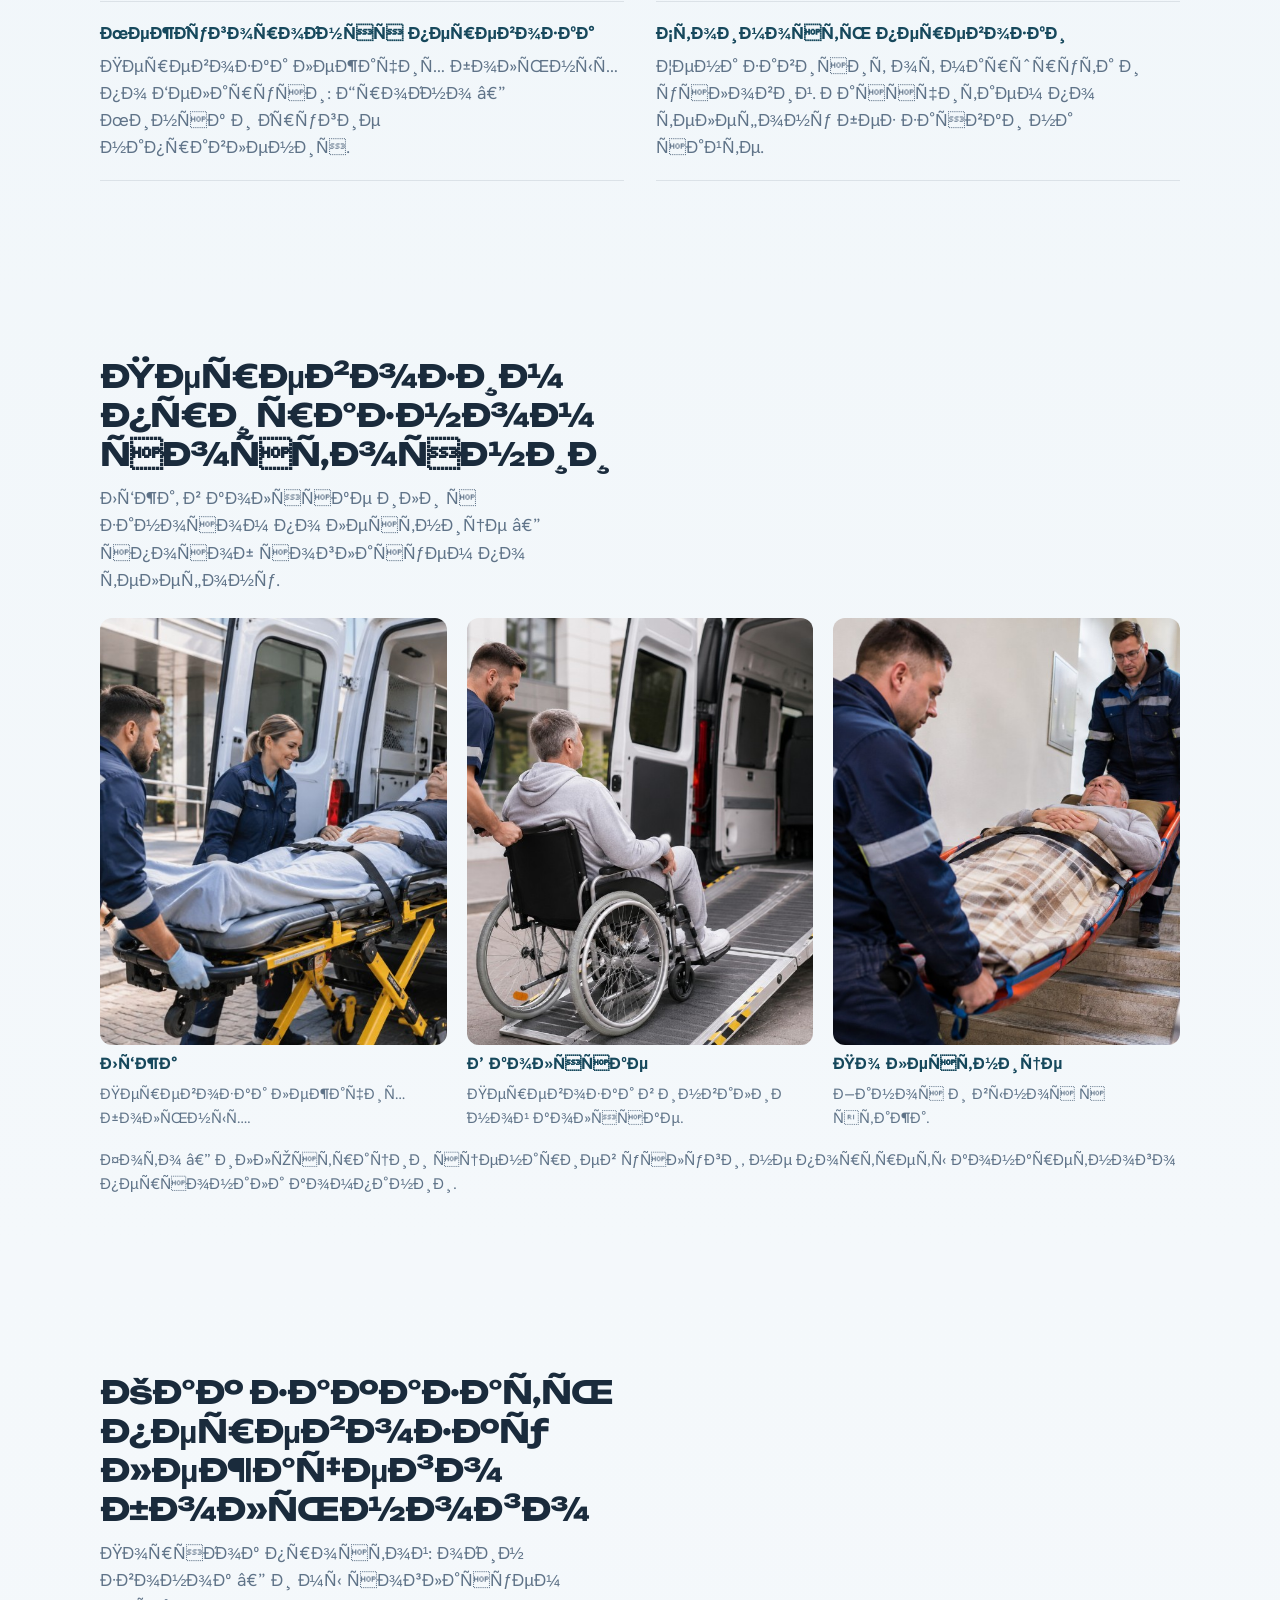
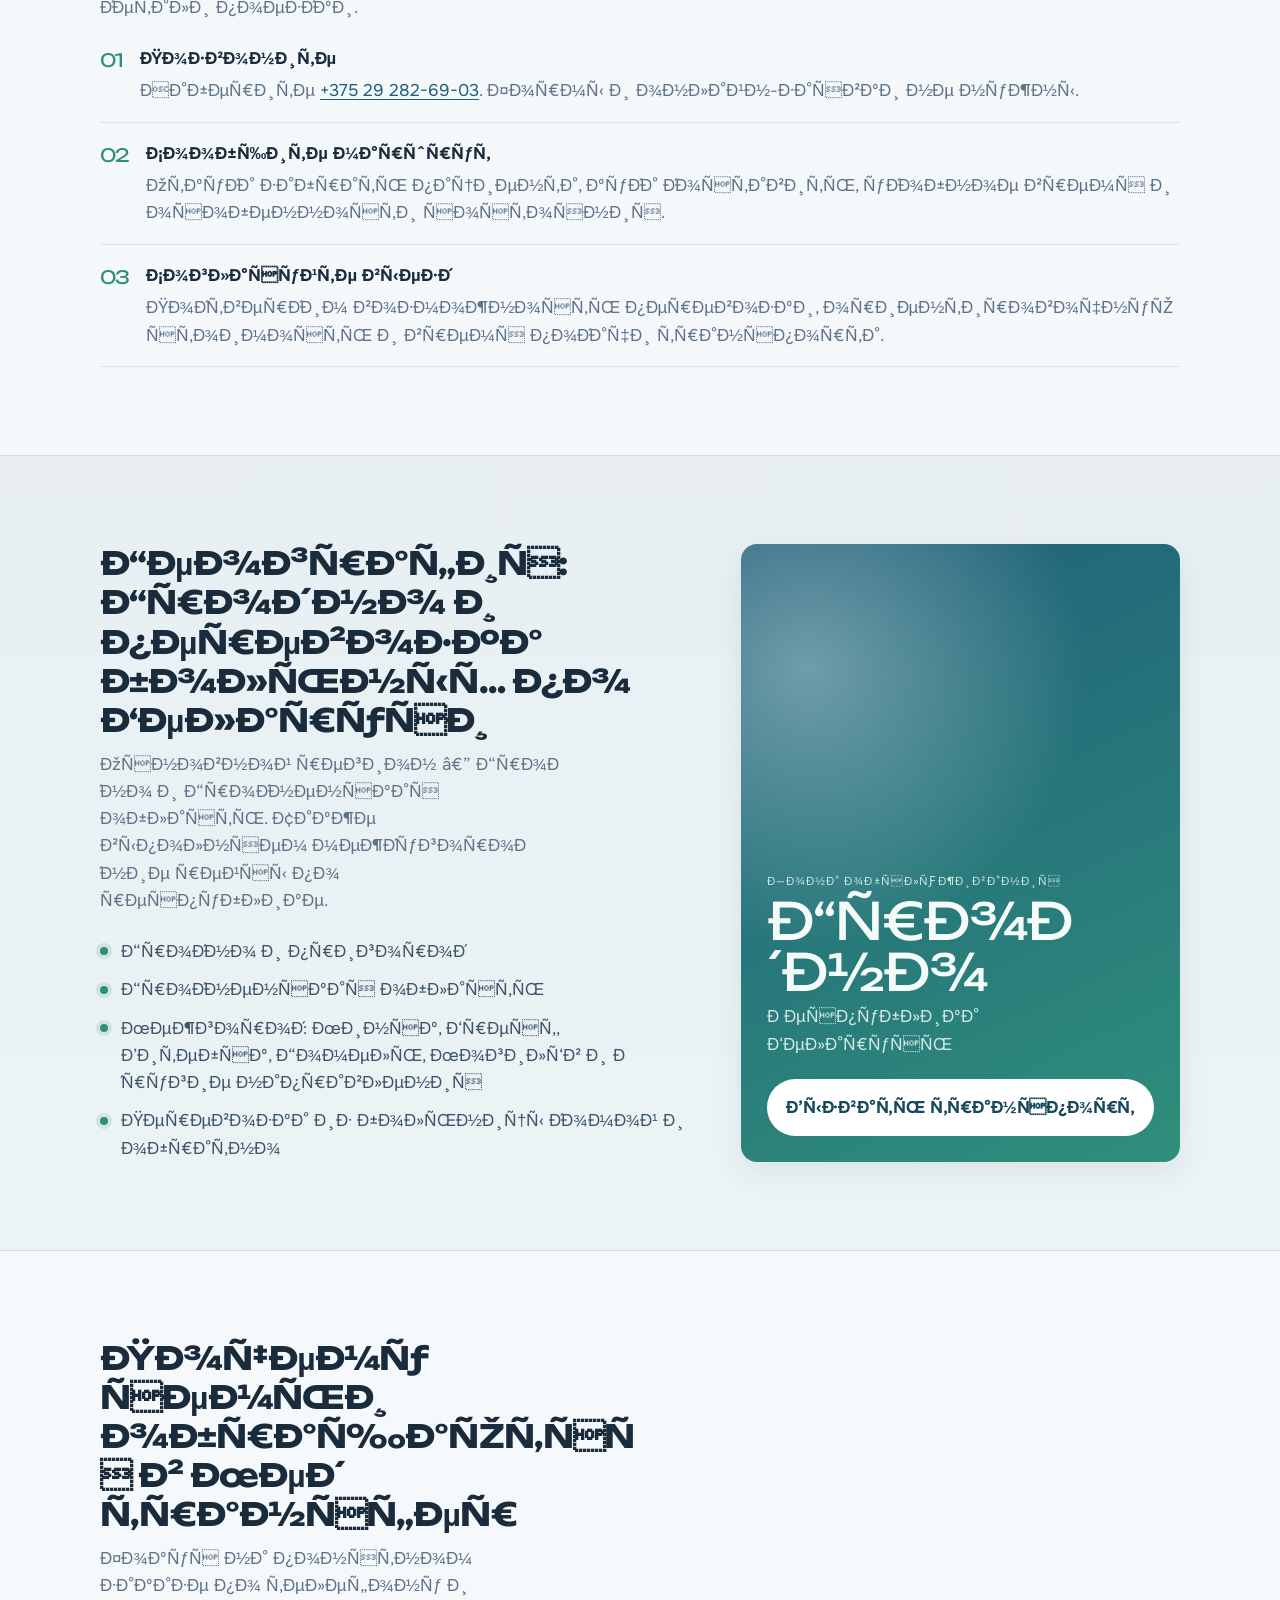
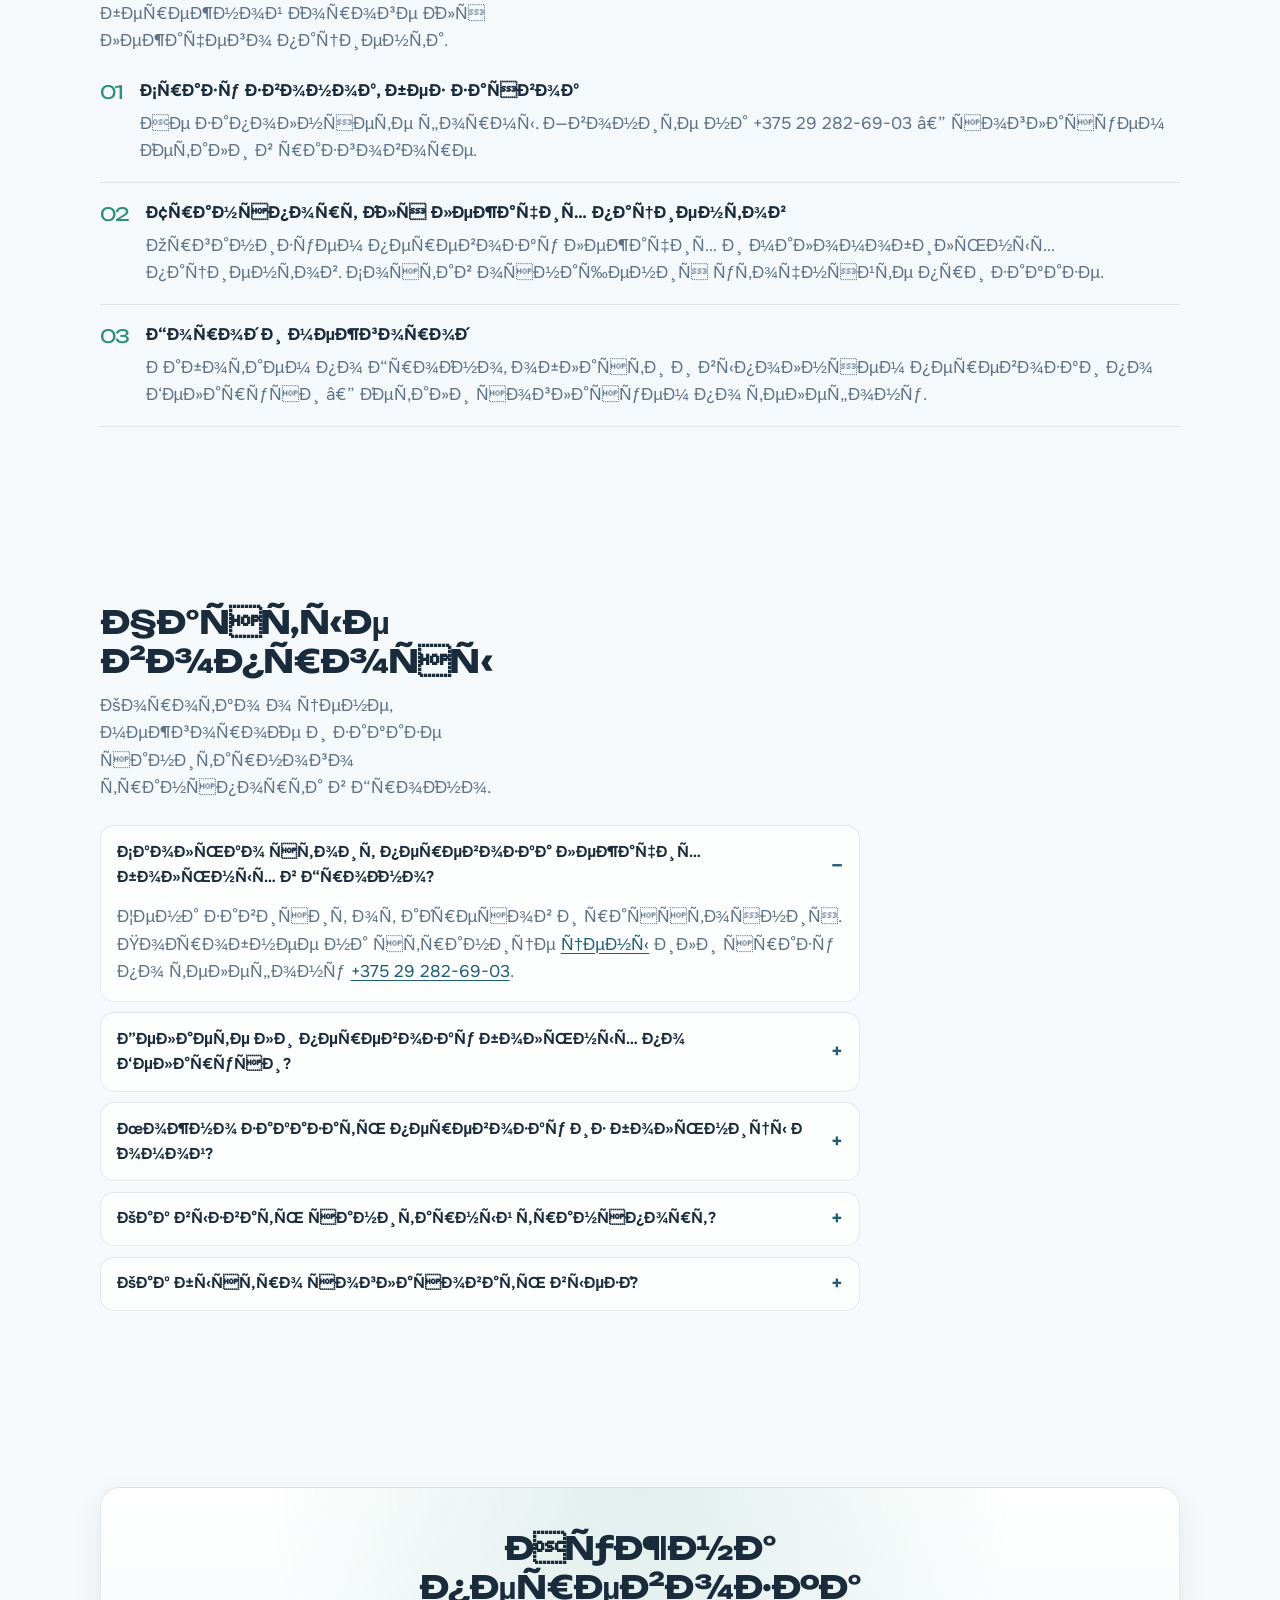
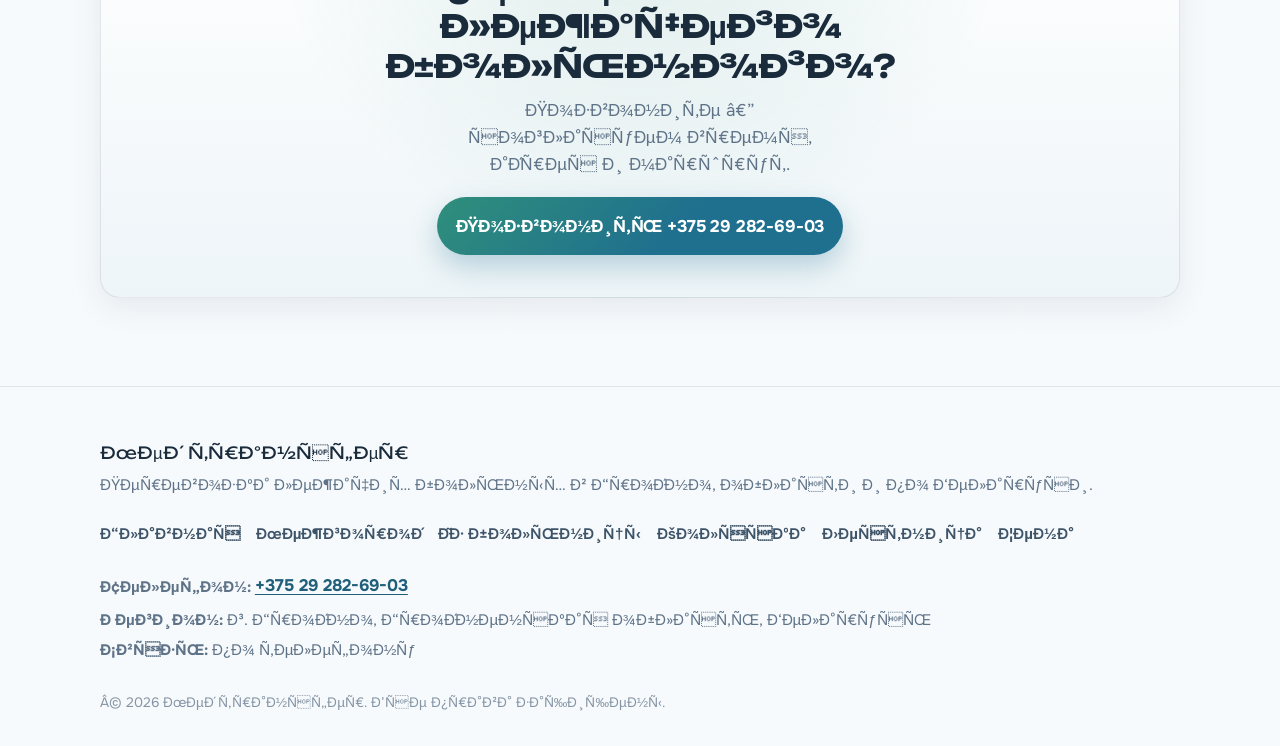
==== commit e109a5f7: "Remove sitting-patient service page and all related mentions. Co-authored-by: Cursor <cursoragent@cu" ====
--- a/index.html
+++ b/index.html
@@ -136,15 +136,6 @@
                 "@type": "Service",
                 "name": "Перевозка больного из больницы домой",
                 "areaServed": {"@type": "AdministrativeArea", "name": "Гродненская область"}
-              }
-            },
-            {
-              "@type": "Offer",
-              "url": "https://www.medtransfer.by/perevozka-sidya/",
-              "itemOffered": {
-                "@type": "Service",
-                "name": "Перевозка сидячих пациентов",
-                "areaServed": {"@type": "City", "name": "Гродно"}
               }
             },
             {
@@ -361,7 +352,7 @@
             </a>
           </li>
         </ul>
-        <p class="care-note">Также есть <a href="/perevozka-sidya/">перевозка сидячих пациентов</a>. Фото — иллюстрации сценариев услуги, не портреты конкретного персонала компании.</p>
+        <p class="care-note">Фото — иллюстрации сценариев услуги, не портреты конкретного персонала компании.</p>
       </div>
     </section>
 
@@ -497,7 +488,6 @@
         <a href="/">Главная</a>
         <a href="/mezhgorod/">Межгород</a>
         <a href="/iz-bolnicy-domoj/">Из больницы</a>
-        <a href="/perevozka-sidya/">Сидя</a>
         <a href="/invalidnaya-kolyaska/">Коляска</a>
         <a href="/podjem-po-lestnice/">Лестница</a>
         <a href="/cena/">Цена</a>
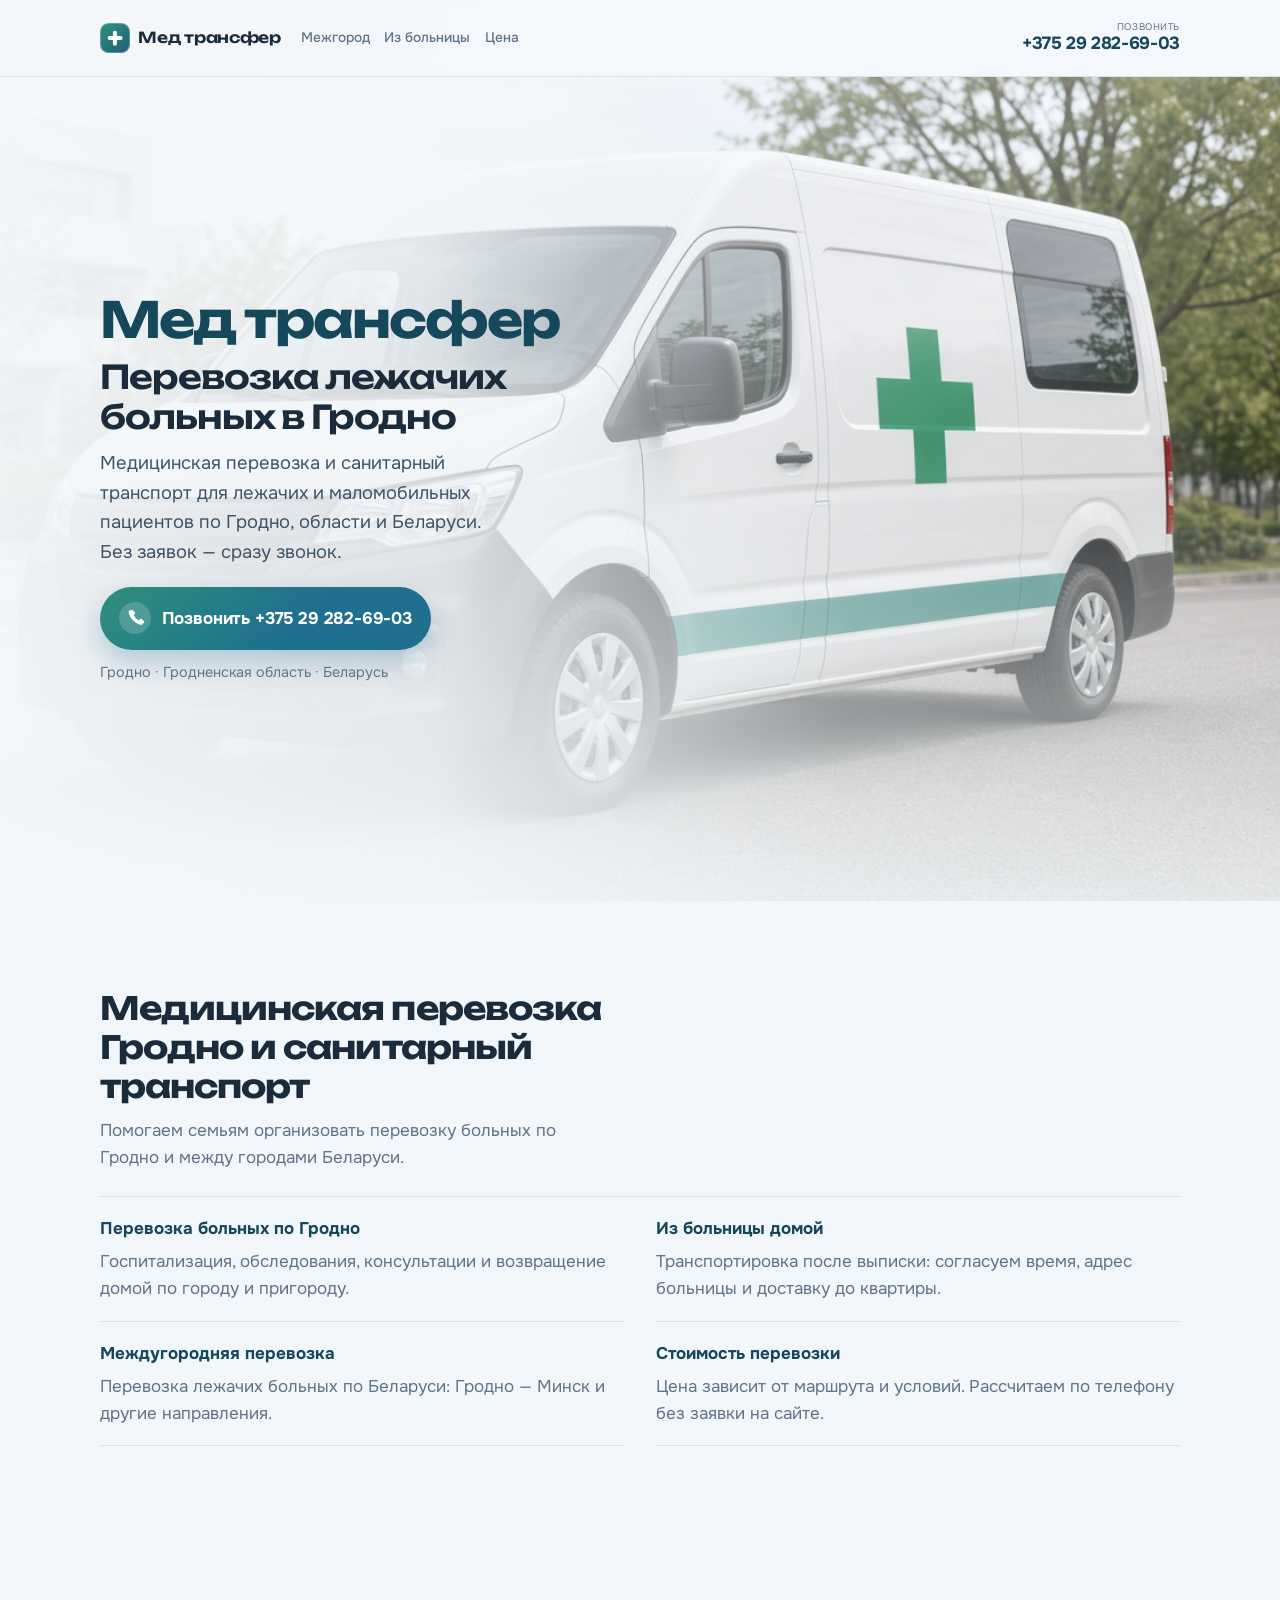
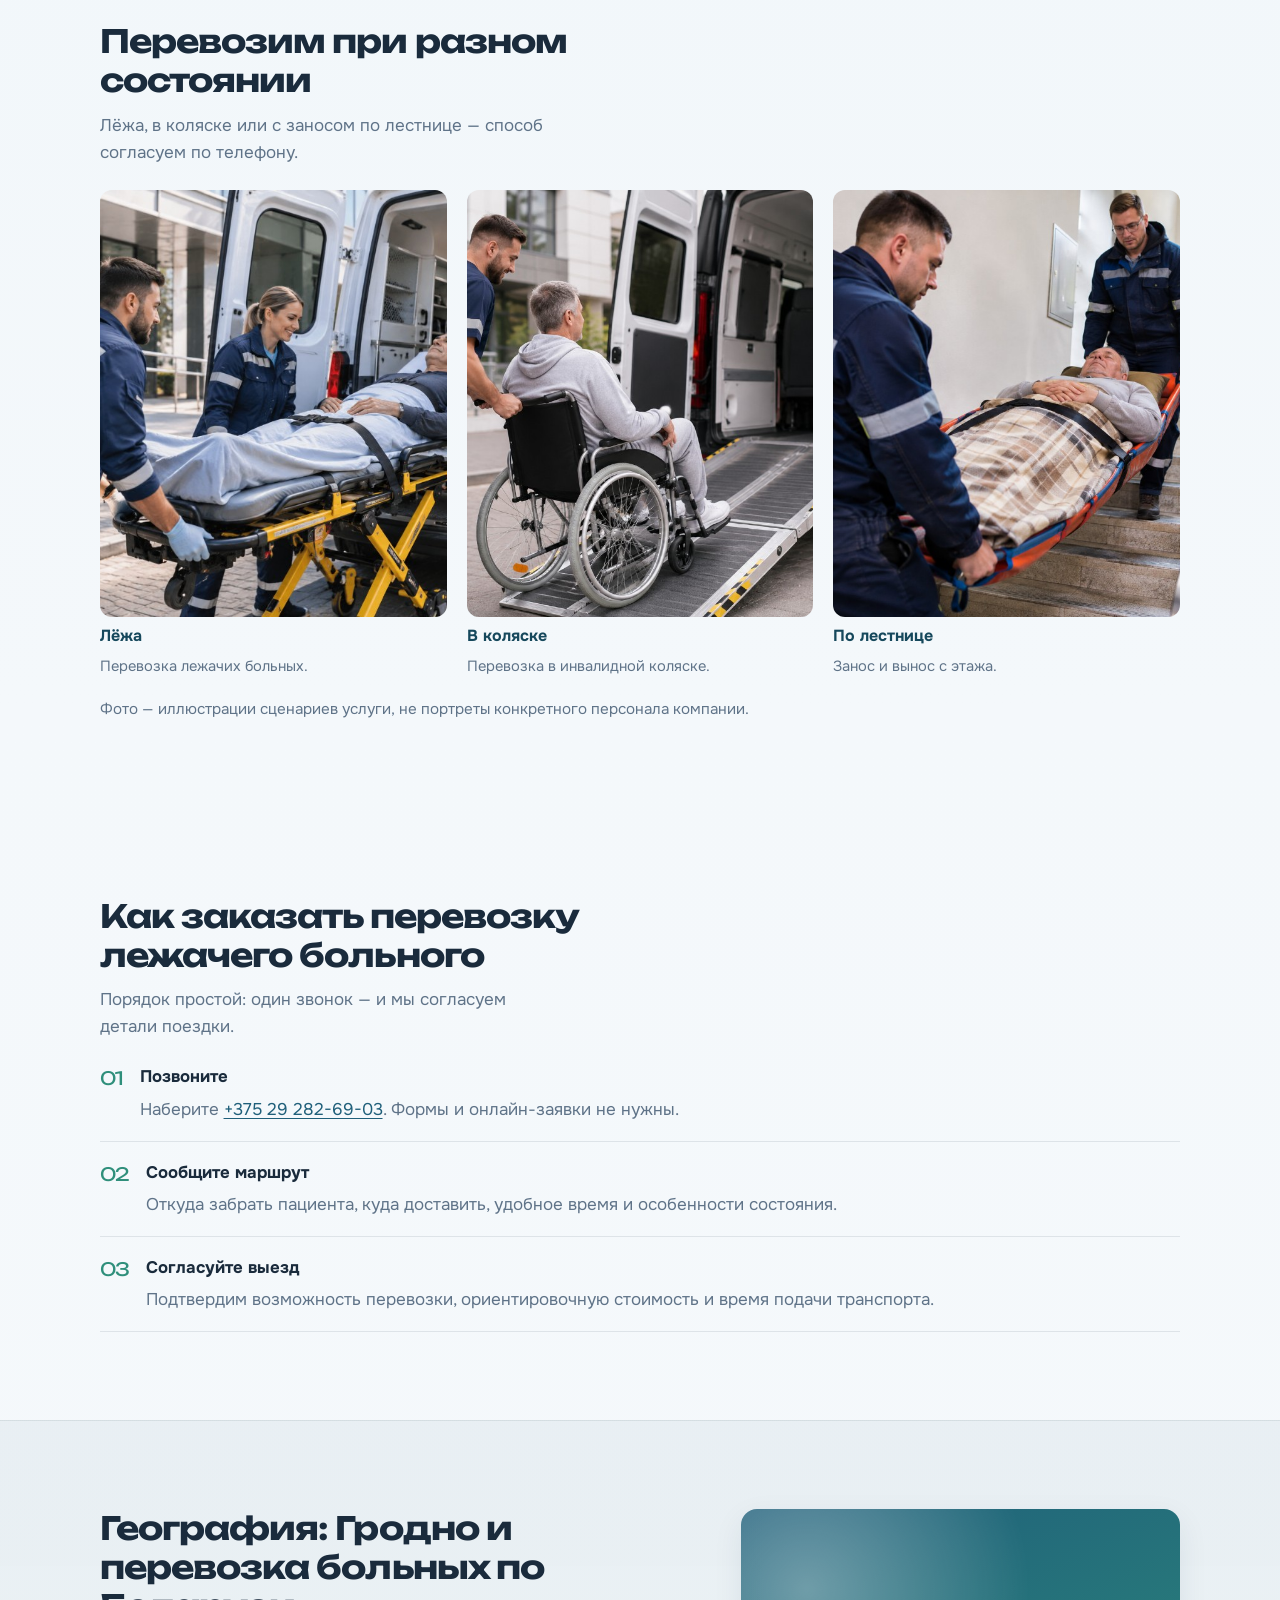
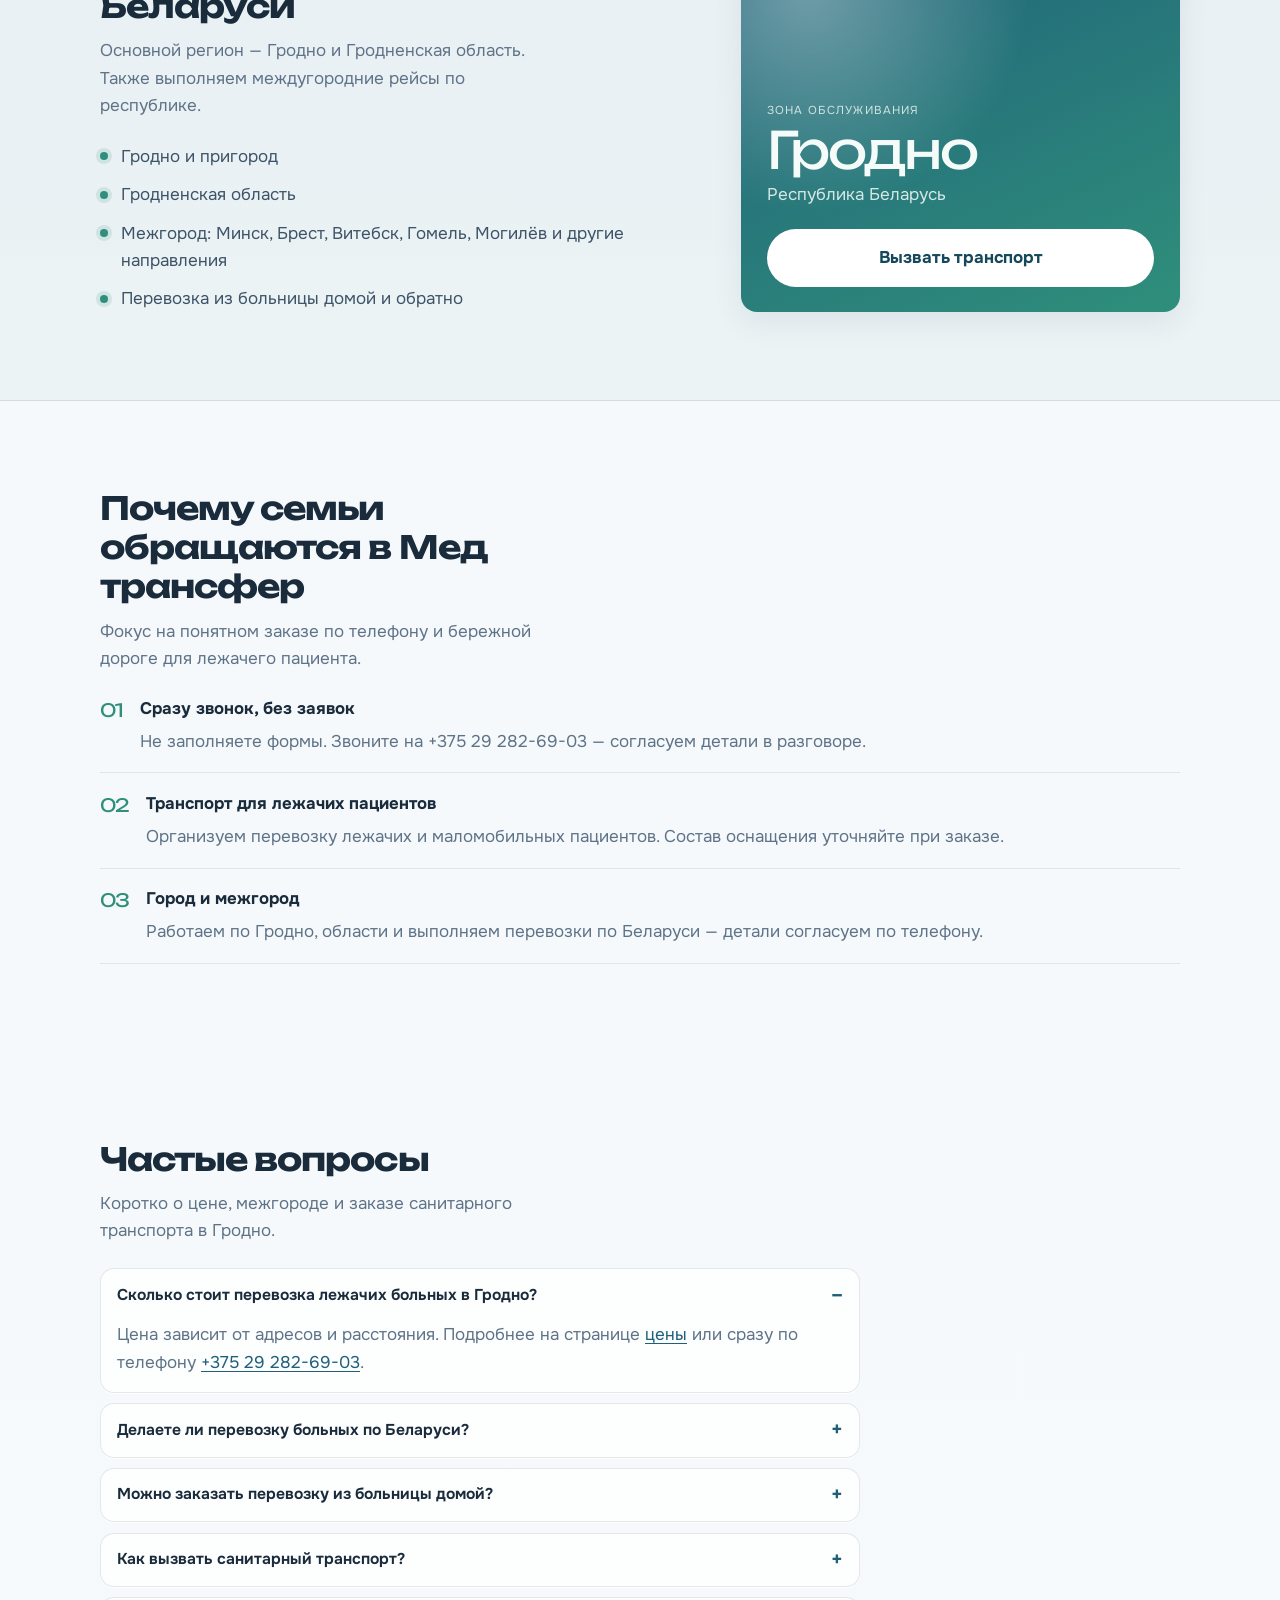
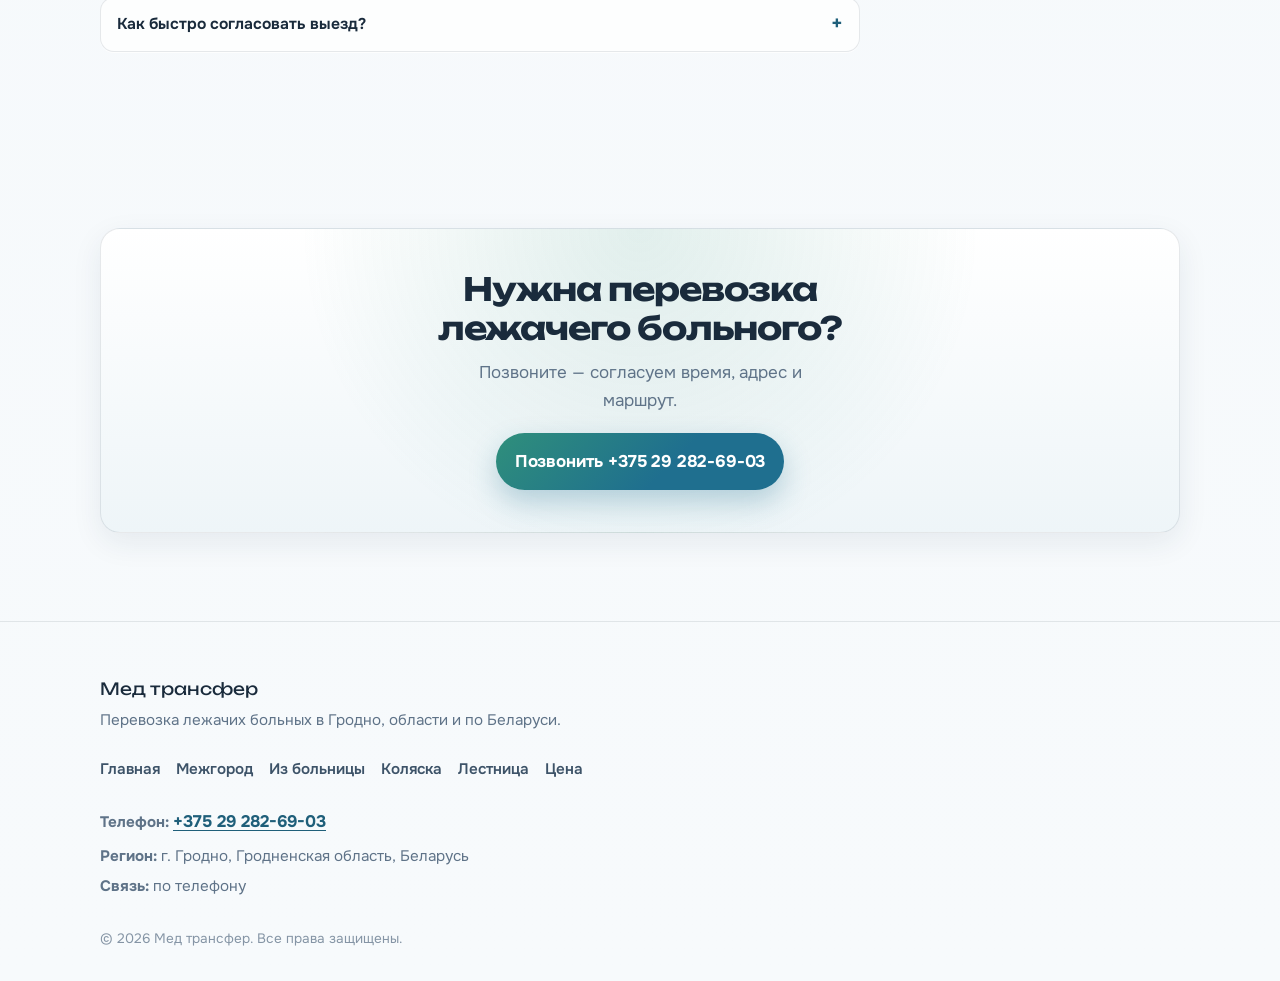
==== commit 8dd0bc41: "Add Yandex Metrika counter 114180664 to all pages. Co-authored-by: Cursor <cursoragent@cursor.com>" ====
--- a/index.html
+++ b/index.html
@@ -24,6 +24,21 @@
   </script>
   <noscript><div><img src="https://mc.yandex.ru/watch/114149407" style="position:absolute; left:-9999px;" alt="" /></div></noscript>
   <!-- /Yandex.Metrika counter -->
+
+  <!-- Yandex.Metrika counter -->
+  <script type="text/javascript">
+    (function(m,e,t,r,i,k,a){
+        m[i]=m[i]||function(){(m[i].a=m[i].a||[]).push(arguments)};
+        m[i].l=1*new Date();
+        for (var j = 0; j < document.scripts.length; j++) {if (document.scripts[j].src === r) { return; }}
+        k=e.createElement(t),a=e.getElementsByTagName(t)[0],k.async=1,k.src=r,a.parentNode.insertBefore(k,a)
+    })(window, document,'script','https://mc.yandex.ru/metrika/tag.js?id=114180664', 'ym');
+
+    ym(114180664, 'init', {ssr:true, webvisor:true, clickmap:true, ecommerce:"dataLayer", referrer: document.referrer, url: location.href, accurateTrackBounce:true, trackLinks:true});
+  </script>
+  <noscript><div><img src="https://mc.yandex.ru/watch/114180664" style="position:absolute; left:-9999px;" alt="" /></div></noscript>
+  <!-- /Yandex.Metrika counter -->
+
 
   <meta charset="UTF-8">
   <meta name="viewport" content="width=device-width, initial-scale=1, maximum-scale=5, viewport-fit=cover">
